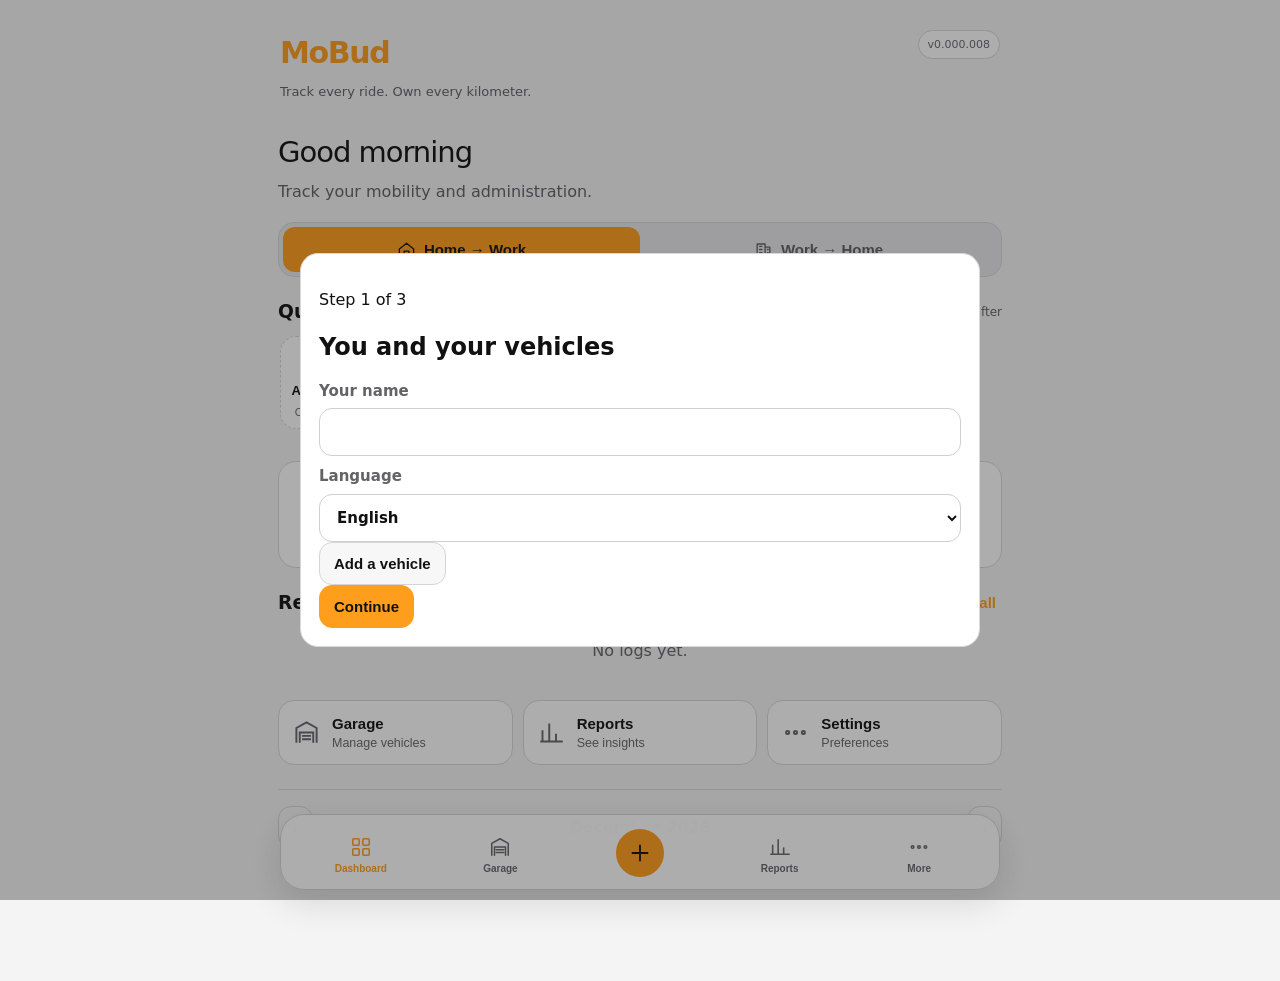
==== app/index.html @ 117ada06 "push to main update other locations" ====
<!doctype html>
<html lang="en">
<head>
<meta charset="utf-8"><meta name="viewport" content="width=device-width,initial-scale=1,viewport-fit=cover">
<meta name="theme-color" content="#111111"><script>(function(){try{var keys=['mobud-production-data-v0.000.008','mobud-production-data-v0.000.007','mobud-production-data-v0.000.006','mobud-production-data'];var pref='system';for(var i=0;i<keys.length;i++){var raw=localStorage.getItem(keys[i]);if(raw){var data=JSON.parse(raw);pref=(data&&data.settings&&data.settings.theme)||'system';break;}}var resolved=pref==='system'?(window.matchMedia&&matchMedia('(prefers-color-scheme: light)').matches?'light':'dark'):pref;document.documentElement.setAttribute('data-theme',resolved);document.documentElement.setAttribute('data-theme-preference',pref);document.documentElement.style.colorScheme=resolved;}catch(e){}})();</script><meta name="apple-mobile-web-app-capable" content="yes"><meta name="apple-mobile-web-app-status-bar-style" content="black-translucent">
<title>MoBud · v0.000.008</title><link rel="manifest" href="./manifest.json"><link rel="stylesheet" href="./styles.css?v=008-hf7"><style id="desktop-container-hotfix">
@media (min-width:621px){
  #app.app-shell{width:100%!important;max-width:760px!important;margin-left:auto!important;margin-right:auto!important;}
}
</style>
<script src="https://accounts.google.com/gsi/client" async defer></script>
</head>
<body>
<div id="installBanner" class="install-banner hidden" role="region" aria-label="Install MoBud">
  <div class="install-banner__text">Installeer eenvoudig als app</div>
  <div class="install-banner__actions">
    <button id="installLater" class="install-banner__later" type="button">Later</button>
    <button id="installNow" class="install-banner__install" type="button">Installeren</button>
  </div>
</div>
<svg class="svg-sprite" aria-hidden="true" focusable="false"><defs>
<symbol id="i-home" viewBox="0 0 24 24"><path d="M3 11.5 12 4l9 7.5v8a1.5 1.5 0 0 1-1.5 1.5h-15A1.5 1.5 0 0 1 3 19.5z"/><path d="M9 21v-7h6v7"/></symbol>
<symbol id="i-building" viewBox="0 0 24 24"><path d="M4 21V5h10v16M14 9h6v12M7 8h3M7 12h3M7 16h3M17 12h1M17 16h1M2 21h20"/></symbol>
<symbol id="i-bike" viewBox="0 0 24 24"><circle cx="5.5" cy="17.5" r="3.5"/><circle cx="18.5" cy="17.5" r="3.5"/><path d="m5.5 17.5 4-8h4l5 8M8 13h7M9.5 9.5 8 7h3M13.5 9.5l2-2"/></symbol>
<symbol id="i-ebike" viewBox="0 0 24 24"><circle cx="5.5" cy="17.5" r="3.5"/><circle cx="18.5" cy="17.5" r="3.5"/><path d="m5.5 17.5 4-8h4l5 8M8 13h7"/><path d="m13 3-3 5h3l-2 4 5-6h-3z"/></symbol>
<symbol id="i-car" viewBox="0 0 24 24"><path d="m4 16 1.5-6h13L20 16v4H4zM7 10l2-4h6l2 4M7 16h.01M17 16h.01"/><path d="M5 20v1M19 20v1"/></symbol>
<symbol id="i-motorcycle" viewBox="0 0 24 24"><circle cx="5" cy="17" r="3"/><circle cx="19" cy="17" r="3"/><path d="M8 17h4l3-6h3M10 17l-2-7h5l3 7M6 8h4"/></symbol>
<symbol id="i-train" viewBox="0 0 24 24"><rect x="5" y="3" width="14" height="15" rx="3"/><path d="M8 7h8M8 12h.01M16 12h.01M8 21l2-3M16 18l2 3M7 21h10"/></symbol>
<symbol id="i-walk" viewBox="0 0 24 24"><circle cx="13" cy="4" r="2"/><path d="m11 9 3 2 2 4M11 9l-2 5-3 3M14 11l-2 5-1 5M16 15l3 4"/></symbol>
<symbol id="i-grid" viewBox="0 0 24 24"><rect x="3" y="3" width="7" height="7" rx="1"/><rect x="14" y="3" width="7" height="7" rx="1"/><rect x="3" y="14" width="7" height="7" rx="1"/><rect x="14" y="14" width="7" height="7" rx="1"/></symbol>
<symbol id="i-garage" viewBox="0 0 24 24"><path d="M3 21V8l9-5 9 5v13M6 21v-9h12v9M8 15h8M8 18h8"/></symbol>
<symbol id="i-chart" viewBox="0 0 24 24"><path d="M4 20V10M10 20V4M16 20v-7M22 20H2"/></symbol>
<symbol id="i-more" viewBox="0 0 24 24"><circle cx="5" cy="12" r="1.4"/><circle cx="12" cy="12" r="1.4"/><circle cx="19" cy="12" r="1.4"/></symbol>
<symbol id="i-plus" viewBox="0 0 24 24"><path d="M12 5v14M5 12h14"/></symbol>
<symbol id="i-clock" viewBox="0 0 24 24"><circle cx="12" cy="12" r="9"/><path d="M12 7v5l3 2"/></symbol>
<symbol id="i-road" viewBox="0 0 24 24"><path d="M8 21 10 3M16 21 14 3M12 19v-3M12 12V9M12 5V3"/></symbol>
<symbol id="i-receipt" viewBox="0 0 24 24"><path d="M6 3h12v18l-3-2-3 2-3-2-3 2zM9 8h6M9 12h6M9 16h4"/></symbol>
<symbol id="i-plane" viewBox="0 0 24 24"><path d="M2 16l20-8-7 7v5l-3 1-2-5-4 2z"/></symbol><symbol id="i-helicopter" viewBox="0 0 24 24"><path d="M4 14h13l3-3M7 14l2-5h6l3 5M3 18h15M12 9V5M7 5h10"/></symbol></defs></svg>

<div id="updateBanner" class="update-banner hidden"><strong>New MoBud version available</strong><button id="applyUpdate" class="primary small">Update now</button></div>
<div id="app" class="app-shell">
<header class="topbar"><div><p class="brand">MoBud</p><p class="tagline">Track every ride. Own every kilometer.</p></div><div class="top-actions"><span class="version-pill">v0.000.008</span></div></header>
<main>
<section id="screen-dashboard" class="screen active">
<div class="dashboard-intro"><p id="greeting" class="dashboard-greeting">Good morning</p><p class="muted">Track your mobility and administration.</p></div>
<div class="commute-panel" data-tutorial="commute-panel"><div class="segmented commute-segment"><button id="dirHomeWork" class="active" data-tutorial="direction-toggle"><svg><use href="#i-home"/></svg><span>Home → Work</span></button><button id="dirWorkHome"><svg><use href="#i-building"/></svg><span>Work → Home</span></button></div></div>
<section class="dashboard-section"><div class="section-head"><h3>Quick commute</h3><span class="muted microcopy">Tap once, adjust after</span></div><div id="quickVehicles" class="quick-vehicle-row" data-tutorial="quick-log"></div></section>
<section class="stats-strip"><div class="stat"><svg><use href="#i-road"/></svg><strong id="statKm">0</strong><span>This month</span></div><div class="stat"><svg><use href="#i-clock"/></svg><strong id="statTrips">0</strong><span>Trips</span></div><div class="stat"><svg><use href="#i-receipt"/></svg><strong id="statCost">€0</strong><span>Costs</span></div><div class="stat"><svg><use href="#i-receipt"/></svg><strong id="statReceipts">0</strong><span>Receipts</span></div></section>
<section class="recent-section"><div class="section-head"><h3>Recent rides</h3><button id="viewAllLogs" class="text-link" data-tutorial="open-calendar">View all</button></div><div id="recentList" class="recent-list empty-state">No logs yet.</div></section>
<div class="dashboard-links"><button class="dashboard-link" data-jump="garage"><svg><use href="#i-garage"/></svg><span><strong>Garage</strong><small>Manage vehicles</small></span></button><button class="dashboard-link" data-jump="stats"><svg><use href="#i-chart"/></svg><span><strong>Reports</strong><small>See insights</small></span></button><button class="dashboard-link" data-jump="settings"><svg><use href="#i-more"/></svg><span><strong>Settings</strong><small>Preferences</small></span></button></div>
<div class="month-switch compact-month"><button id="prevMonth" class="ghost">‹</button><strong id="currentMonthLabel"></strong><button id="nextMonth" class="ghost">›</button></div>
</section>

<section id="screen-log" class="screen"><div class="tabs card slim"><button class="tab active" data-tab="trip">Trip</button><button class="tab" data-tab="expense">Cost / receipt</button></div>
<form id="tripForm" data-tutorial="trip-form" class="card form active-form"><h2 id="tripFormTitle">Log trip</h2><input type="hidden" id="tripEditId"><label>Date<input type="date" id="tripDate" required></label><label>Vehicle<select id="tripVehicle"></select></label><div class="swap-row"><label>From<select id="tripFrom"></select></label><button type="button" id="swapTrip" class="ghost swap">⇄</button><label>To<select id="tripTo"></select></label></div><label id="tripFromOtherWrap" class="hidden">Other origin<input id="tripFromOther" autocomplete="off" placeholder="Start typing and select an address"><div class="suggestions" id="tripFromOtherSuggestions"></div></label><label id="tripToOtherWrap" class="hidden">Other destination<input id="tripToOther" autocomplete="off" placeholder="Start typing and select an address"><div class="suggestions" id="tripToOtherSuggestions"></div></label><div class="two-col"><label>Distance<input type="number" min="0" step="0.1" id="tripKm" required></label><button type="button" id="calcRoute" class="secondary route-btn">Calculate route</button></div><label>Purpose<select id="tripPurpose"><option>Commute</option><option>Professional</option><option>Private</option><option>Recreational</option></select></label><label>Note<textarea id="tripNotes" rows="3"></textarea></label><div class="file-actions"><label class="secondary file-label">Choose file<input type="file" id="tripFile" accept="image/*,.pdf"></label><label class="secondary file-label">Take photo<input type="file" id="tripCamera" accept="image/*" capture="environment"></label></div><div id="tripAttachmentInfo" class="attachment-info hidden"></div><p class="legal-note">Keep the legally valid original ticket or invoice for the required retention period. A MoBud copy does not replace the original.</p><div class="hero-actions"><button class="primary" type="submit">Save trip</button><button id="cancelTripEdit" class="ghost hidden" type="button">Cancel</button></div></form>
<form id="expenseForm" data-tutorial="expense-form" class="card form"><h2 id="expenseFormTitle">Cost / receipt</h2><input type="hidden" id="expenseEditId"><label>Date<input type="date" id="expenseDate" required></label><label>Vehicle<select id="expenseVehicle"></select></label><label>Category<select id="expenseCategory"><option>Fuel / charging</option><option>Parking</option><option>Train</option><option>Bus / tram / metro</option><option>Maintenance</option><option>Repair</option><option>Fine</option><option>Insurance</option><option>Tax</option><option>Equipment / clothing</option><option>Purchase</option><option>Other</option></select></label><label>Amount<input type="number" min="0" step="0.01" id="expenseAmount" required></label><label>Supplier<input id="expenseSupplier"></label><label>Odometer / mileage<input type="number" min="0" step="0.1" id="expenseOdometer"></label><label>Note<textarea id="expenseNotes" rows="3"></textarea></label><div class="file-actions"><label class="secondary file-label">Choose file<input type="file" id="expenseFile" accept="image/*,.pdf"></label><label class="secondary file-label">Take photo<input type="file" id="expenseCamera" accept="image/*" capture="environment"></label></div><div id="expenseAttachmentInfo" class="attachment-info hidden"></div><p class="legal-note">Keep the legally valid original ticket or invoice for the required retention period. A MoBud copy does not replace the original.</p><div class="hero-actions"><button class="primary" type="submit">Save cost</button><button id="cancelExpenseEdit" class="ghost hidden" type="button">Cancel</button></div></form></section>

<section id="screen-calendar" class="screen"><div class="card"><div class="section-head"><button id="calPrev" class="ghost">‹</button><h2 id="calendarTitle"></h2><button id="calNext" class="ghost">›</button></div><div class="calendar-week"><span>Mo</span><span>Tu</span><span>We</span><span>Th</span><span>Fr</span><span>Sa</span><span>Su</span></div><div id="calendarGrid" class="calendar-grid"></div></div><div class="card"><h3 id="selectedDayTitle">Selected day</h3><div id="dayLogs" class="list"></div></div></section>

<section id="screen-garage" data-tutorial="garage-screen" class="screen"><div class="page-header"><div class="section-head"><div><h2>Garage</h2><p class="muted">Manage, filter and maintain your vehicles.</p></div><button id="addVehicleBtn" class="primary small">Add vehicle</button></div><div class="garage-filters"><select id="garageTypeFilter"><option value="all">All vehicle types</option><option value="bicycle">Bicycle</option><option value="ebike">Electric bicycle</option><option value="speed_pedelec">Speed pedelec</option><option value="car">Car</option><option value="van">Van</option><option value="motorcycle">Motorcycle</option><option value="scooter">Scooter / moped</option><option value="plane">Plane</option><option value="helicopter">Helicopter</option></select><select id="garagePowertrainFilter"><option value="all">All powertrains</option><option value="electric">Electric</option><option value="petrol">Petrol</option><option value="diesel">Diesel</option><option value="hybrid_petrol">Hybrid petrol</option><option value="hybrid_diesel">Hybrid diesel</option><option value="plug_in_hybrid">Plug-in hybrid</option><option value="lpg">LPG</option><option value="cng">CNG</option><option value="hydrogen">Hydrogen</option><option value="not_applicable">Not applicable</option></select></div></div><div id="garageList"></div></section>

<section id="screen-stats" data-tutorial="stats-screen" class="screen"><div class="page-header"><h2>Stats & reports</h2><p class="muted">Local overview. Your mobility data remains on this device or in your own Google Drive.</p></div><div id="statsContent"></div><div class="card"><h3>Export</h3><p class="legal-note">Keep original supporting documents. Reports and uploaded copies are administrative aids only and do not determine tax deductibility.</p><div class="hero-actions"><button id="printReport" class="primary">Print / PDF</button><button id="exportJson" data-tutorial="backup-export" class="secondary">Export backup</button><label class="secondary file-label">Import backup<input id="importJson" type="file" accept="application/json"></label></div></div></section>

<section id="screen-settings" data-tutorial="settings-screen" class="screen"><div class="page-header"><h2>Setup</h2><p class="muted">Preferences are saved automatically.</p><span id="autosaveStatus" class="autosave-status">Saved</span></div><div class="card"><label>Name<input id="settingName"></label><label>Language<select id="settingLanguage"><option value="en">English</option><option value="nl">Nederlands</option><option value="fr">Français</option><option value="de">Deutsch</option><option value="de-CH">Deutsch (Schweiz)</option><option value="it">Italiano</option><option value="es">Español</option><option value="pt">Português</option><option value="da">Dansk</option><option value="sv">Svenska</option><option value="no">Norsk</option><option value="pl">Polski</option></select></label><label>Country<select id="settingCountry"><option value="BE">Belgium</option><option value="NL">Netherlands</option><option value="FR">France</option><option value="DE">Germany</option><option value="CH">Switzerland</option><option value="IT">Italy</option><option value="ES">Spain</option><option value="PT">Portugal</option><option value="DK">Denmark</option><option value="SE">Sweden</option><option value="NO">Norway</option><option value="PL">Poland</option></select></label><label>Currency<select id="settingCurrency"><option value="€">Euro (€)</option><option value="£">Pound (£)</option><option value="kr">Krona (kr)</option></select></label><label>Distance unit<select id="settingUnit"><option value="km">Kilometres</option><option value="mi">Miles</option></select></label><label>Appearance<select id="settingTheme"><option value="system">Follow system</option><option value="dark">Always dark</option><option value="light">Always light</option></select></label></div>
<div class="card"><h3>Addresses</h3><div id="addressFields"></div></div>
<div class="card"><h3>Storage & Google Drive</h3><p id="storageStatus" class="muted"></p><p id="lastSyncStatus" class="sync-status hidden">Last sync: never</p><div class="hero-actions drive-actions"><button id="linkDrive" class="secondary">Link Google Drive</button><button id="syncDrive" class="secondary hidden">Synchronise now</button><button id="driveBackupCreate" class="secondary hidden">Backup maken</button><button id="driveBackupImport" class="secondary hidden">Backup importeren</button><button id="disconnectDrive" class="ghost hidden">Disconnect</button></div><p class="legal-note">Automatic sync runs when MoBud opens, after relevant changes and periodically while the app is active. Manual backups are separate recovery points.</p><p class="legal-note">Google Drive is optional. MoBud remains local-first. Your backup stays in your Google account. You manage storage accumulation and retention.</p></div>
<div class="card"><h3>Backup, reports & notifications</h3><label>Commute reminder<select id="commuteReminderMode"><option value="never">Never</option><option value="daily">Every day</option><option value="weekly">Once a week</option></select></label><div id="dailyReminderFields" class="two-col"><label>Daily time<input type="time" id="dailyReminderTime" value="19:00"></label><label>Weekly day<select id="weeklyReminderDay"><option value="0">Sunday</option><option value="1">Monday</option><option value="2">Tuesday</option><option value="3">Wednesday</option><option value="4">Thursday</option><option value="5">Friday</option><option value="6" selected>Saturday</option></select></label></div><label>Weekly time<input type="time" id="weeklyReminderTime" value="10:00"></label><p class="legal-note">Reminders are checked when MoBud is open. Reliable closed-app delivery will be added with push notifications.</p><label>Backup reminder<select id="backupFrequency"><option value="never">Never</option><option value="weekly">Weekly</option><option value="monthly">Monthly</option><option value="yearly">Yearly</option></select></label><label>Report reminder<select id="reportFrequency"><option value="never">Never</option><option value="monthly">Monthly</option><option value="yearly">Yearly</option></select></label><label class="check"><input type="checkbox" id="notifyUpdates"> MoBud updates and announcements</label><button id="checkUpdate" class="secondary">Check update</button></div>
<div class="card"><h3>Mobility providers</h3><p class="muted">Official national and regional operators for your selected country.</p><div id="mobilityProviderList" class="provider-list"></div></div><div class="card"><h3>Help & FAQ</h3><button id="replayTutorial" class="secondary">Replay tutorial</button><div id="faqList" class="faq-list"></div></div>
<div class="card"><h3>Feedback</h3><a class="secondary link-btn" href="mailto:studiosampersand@gmail.com?subject=MoBud%20idea">Send an idea</a><button id="requestBtn" class="secondary">Send request</button><button id="bugBtn" class="secondary">Report bug</button></div>
<div class="card support-card"><h3>A Studio Sampersand project</h3><p class="muted">No subscription, no adverts and no hidden revenue model — simply freeware to make your mobility administration easier. Want to support frequent updates? Buying me a coffee is entirely optional.</p><a class="secondary link-btn" href="https://buymeacoffee.com/studiosampersand" target="_blank" rel="noopener noreferrer">Buy me a coffee</a></div></section>
</main>
<nav class="bottom-nav"><button class="nav active" data-screen="dashboard"><svg><use href="#i-grid"/></svg><span>Dashboard</span></button><button class="nav" data-screen="garage" data-tutorial="nav-garage"><svg><use href="#i-garage"/></svg><span>Garage</span></button><button class="nav nav-add" data-screen="log" data-tutorial="nav-log"><svg><use href="#i-plus"/></svg><span>Log</span></button><button class="nav" data-screen="stats" data-tutorial="nav-stats"><svg><use href="#i-chart"/></svg><span>Reports</span></button><button class="nav" data-screen="settings" data-tutorial="nav-settings"><svg><use href="#i-more"/></svg><span>More</span></button></nav>
</div>
<div id="onboarding" class="modal hidden"><div class="modal-card"><div id="onboardingStep1" class="onboard-step"><p class="eyebrow">Step 1 of 3</p><h2>You and your vehicles</h2><label>Your name<input id="onboardName"></label><label>Language<select id="onboardLanguage"><option value="en">English</option><option value="nl">Nederlands</option><option value="fr">Français</option><option value="de">Deutsch</option><option value="de-CH">Deutsch (Schweiz)</option><option value="it">Italiano</option><option value="es">Español</option><option value="pt">Português</option><option value="da">Dansk</option><option value="sv">Svenska</option><option value="no">Norsk</option><option value="pl">Polski</option></select></label><div id="onboardVehicles"></div><button id="onboardAddVehicle" class="secondary">Add a vehicle</button><div class="modal-actions"><button id="onboardNext1" class="primary">Continue</button></div></div><div id="onboardingStep2" class="onboard-step hidden"><p class="eyebrow">Step 2 of 3</p><h2>Choose where your data lives</h2><p>MoBud is free, ad-free and does not store your trips, costs, addresses or files on MoBud servers.</p><label class="choice"><input type="radio" name="storageChoice" value="local" checked><strong>Keep everything local</strong><span>Only this device. Losing it or clearing browser data can erase your records.</span></label><label class="choice"><input type="radio" name="storageChoice" value="drive"><strong>Use Google Drive</strong><span>Back up to your own Drive and access the same backup on other devices. You manage Drive storage accumulation.</span></label><div class="modal-actions"><button id="onboardBack2" class="ghost">Back</button><button id="onboardNext2" class="primary">Continue</button></div></div><div id="onboardingStep3" class="onboard-step hidden"><p class="eyebrow">Step 3 of 3</p><h2>Reminders</h2><label>Commute reminder<select id="onboardCommuteReminder"><option value="never">No commute reminder</option><option value="daily">Every day at 19:00</option><option value="weekly">Saturday at 10:00</option></select></label><label>Backup reminder<select id="onboardBackup"><option value="never">No reminders</option><option value="weekly">Weekly</option><option value="monthly">Monthly</option><option value="yearly">Yearly</option></select></label><label>Report reminder<select id="onboardReport"><option value="never">No reminders</option><option value="monthly">Monthly</option><option value="yearly">Yearly</option></select></label><label class="check"><input type="checkbox" id="onboardNotify"> MoBud updates and announcements</label><div class="modal-actions"><button id="onboardBack3" class="ghost">Back</button><button id="finishOnboarding" class="primary">Enter MoBud</button></div></div></div></div>
<div id="vehicleModal" class="modal hidden"><form id="vehicleForm" class="modal-card"><h2 id="vehicleFormTitle">Add vehicle</h2><input type="hidden" id="vehicleId"><div class="two-col"><label>Type<select id="vehicleType"><option value="bicycle">Bicycle</option><option value="ebike">Electric bicycle</option><option value="speed_pedelec">Speed pedelec</option><option value="car">Car</option><option value="van">Van</option><option value="motorcycle">Motorcycle</option><option value="scooter">Scooter / moped</option><option value="plane">Plane</option><option value="helicopter">Helicopter</option><option value="other">Other vehicle</option></select></label><label>Powertrain / fuel<select id="vehiclePowertrain"><option value="not_applicable">Not applicable</option><option value="electric">Electric</option><option value="petrol">Petrol</option><option value="diesel">Diesel</option><option value="hybrid_petrol">Hybrid petrol</option><option value="hybrid_diesel">Hybrid diesel</option><option value="plug_in_hybrid">Plug-in hybrid</option><option value="lpg">LPG</option><option value="cng">CNG</option><option value="hydrogen">Hydrogen</option><option value="other">Other</option></select></label></div><label>Display name<input id="vehicleName" required placeholder="Lease bicycle work"></label><div class="two-col"><label>Brand<input id="vehicleBrand"></label><label>Model<input id="vehicleModel"></label></div><label class="check"><input type="checkbox" id="vehicleDefault"> Default vehicle of this type</label><details><summary>Optional details</summary><label>Bought from<input id="vehicleBoughtFrom"></label><label>Seller website<input type="url" id="vehicleSellerUrl"></label><button type="button" class="ghost small metadata-button" data-fetch-partner="seller" data-url-input="vehicleSellerUrl">Retrieve public contact details</button><label>Seller phone<input id="vehicleSellerPhone"></label><label>Seller address<input id="vehicleSellerAddress"></label><label>Lease partner<input id="vehicleLeasePartner"></label><label>Lease partner website<input type="url" id="vehicleLeaseUrl"></label><button type="button" class="ghost small metadata-button" data-fetch-partner="lease" data-url-input="vehicleLeaseUrl">Retrieve public contact details</button><label>Lease phone<input id="vehicleLeasePhone"></label><label>Lease address<input id="vehicleLeaseAddress"></label><div class="two-col"><label>Lease start<input type="date" id="vehicleLeaseStart"></label><label>Lease end<input type="date" id="vehicleLeaseEnd"></label></div><label>Maintenance provider<input id="vehicleMaintenanceProvider"></label><label>Maintenance website<input type="url" id="vehicleMaintenanceUrl"></label><button type="button" class="ghost small metadata-button" data-fetch-partner="maintenance" data-url-input="vehicleMaintenanceUrl">Retrieve public contact details</button><label>Maintenance contact<input id="vehicleMaintenanceContact"></label><label>Maintenance address<input id="vehicleMaintenanceAddress"></label><label>Insurance provider<input id="vehicleInsurance"></label><label>Insurance website<input type="url" id="vehicleInsuranceUrl"></label><button type="button" class="ghost small metadata-button" data-fetch-partner="insurance" data-url-input="vehicleInsuranceUrl">Retrieve public contact details</button><label>Insurance phone<input id="vehicleInsurancePhone"></label><label>Insurance address<input id="vehicleInsuranceAddress"></label><div class="two-col"><label>Maintenance every months<input type="number" min="0" id="vehicleMaintenanceMonths"></label><label>Maintenance every km<input type="number" min="0" id="vehicleMaintenanceKm"></label></div></details><div class="modal-actions"><button id="cancelVehicle" type="button" class="ghost">Cancel</button><button class="primary" type="submit">Save vehicle</button></div></form></div>
<div id="tutorial" class="tutorial hidden"><div id="tutorialSpot" class="tutorial-spot"></div><div class="tutorial-card"><p id="tutorialCount" class="eyebrow"></p><h3 id="tutorialTitle"></h3><p id="tutorialText"></p><div class="modal-actions"><button id="tutorialSkip" class="ghost">Skip</button><button id="tutorialNext" class="primary">Next</button></div></div></div>
<div id="otherDeviceModal" class="modal hidden"><div class="modal-card warning-modal"><h2>MoBud staat ook open op een ander apparaat</h2><p id="otherDeviceText">Je info staat nog open op een ander apparaat. Sluit deze eerst af voor je hier verdergaat om dataconflicten te vermijden.</p><div class="modal-actions"><button id="otherDeviceRecheck" class="secondary" type="button">Ander apparaat sluiten en opnieuw controleren</button><button id="otherDeviceContinue" class="ghost" type="button">Toch doorgaan</button></div></div></div>
<div id="feedbackModal" class="modal hidden"><form id="feedbackForm" class="modal-card"><h2 id="feedbackTitle">Report</h2><input type="hidden" id="feedbackType"><label>Title<input id="feedbackSubject" required></label><label>Description<textarea id="feedbackDescription" rows="5" required></textarea></label><label>Severity<select id="feedbackSeverity"><option>Cosmetic</option><option>Annoying</option><option>Feature unusable</option><option>Data-loss risk</option><option>App unusable</option></select></label><label>Email (optional)<input type="email" id="feedbackEmail"></label><label class="check"><input type="checkbox" id="feedbackContact"> You may contact me</label><p class="legal-note">Do not include addresses, receipts, vehicle identifiers or other private data.</p><div class="modal-actions"><button type="button" id="cancelFeedback" class="ghost">Cancel</button><button class="primary" type="submit">Send</button></div></form></div>
<div id="toast" class="toast hidden"></div><script src="config.js?v=008-hf7"></script><script src="i18n.js?v=008-hf7"></script><script src="app.js?v=008-hf7"></script>
</body></html>
---- app/styles.css ----
:root{--bg:#0f0f10;--surface:#171718;--surface-2:#1e1e20;--surface-3:#272729;--text:#f4f4f4;--muted:#9b9b9f;--line:#343437;--accent:#ff9d1c;--accent-strong:#ff8500;--accent-soft:rgba(255,157,28,.13);--good:#48c78e;--bad:#ff616a;--radius:18px;--shadow:0 18px 50px rgba(0,0,0,.28);font-family:Inter,ui-sans-serif,system-ui,-apple-system,BlinkMacSystemFont,"Segoe UI",sans-serif}*{box-sizing:border-box}html{background:var(--bg);color-scheme:dark}body{margin:0;background:var(--bg);color:var(--text);min-height:100vh}.svg-sprite{position:absolute;width:0;height:0;overflow:hidden}.app-shell{max-width:760px;margin:0 auto;padding:22px 18px 116px}.topbar{display:flex;align-items:flex-start;justify-content:space-between;gap:16px;padding:8px 2px 28px}.brand{margin:0;color:var(--accent);font-weight:900;font-size:30px;letter-spacing:-.045em}.tagline{margin:5px 0 0;color:var(--muted);font-size:13px}.top-actions{display:flex;align-items:center;gap:8px}.version-pill{color:var(--muted);font-size:11px;border:1px solid var(--line);padding:7px 9px;border-radius:999px}.icon-button{width:40px;height:40px;border:1px solid var(--line);border-radius:50%;background:var(--surface);color:var(--text)}.screen{display:none}.screen.active{display:block}.dashboard-intro{margin-bottom:18px}.dashboard-greeting{margin:0;font-size:29px;font-weight:520;letter-spacing:-.035em}.dashboard-intro .muted{margin:5px 0 0}.commute-panel{margin-bottom:24px}.segmented{display:grid;grid-template-columns:1fr 1fr;background:#121213;border:1px solid var(--line);padding:4px;border-radius:16px}.segmented button{display:flex;align-items:center;justify-content:center;gap:8px;border:0;background:transparent;color:var(--muted);padding:13px 12px;border-radius:12px;font-weight:800}.segmented button svg{width:19px;height:19px;fill:none;stroke:currentColor;stroke-width:1.7;stroke-linecap:round;stroke-linejoin:round}.segmented button.active{background:var(--accent);color:#141414}.dashboard-section,.recent-section{margin:0 0 24px}.section-head{display:flex;align-items:center;justify-content:space-between;gap:14px;margin-bottom:12px}.section-head h2,.section-head h3{margin:0}.microcopy{font-size:12px}.quick-vehicle-row{display:grid;grid-template-columns:repeat(6,minmax(72px,1fr));gap:10px;overflow-x:auto;padding-bottom:4px}.quick-tile{min-width:72px;min-height:84px;border:1px solid var(--line);border-radius:16px;background:var(--surface);color:var(--text);display:flex;flex-direction:column;align-items:center;justify-content:center;gap:8px;padding:10px}.quick-tile svg{width:28px;height:28px;fill:none;stroke:currentColor;stroke-width:1.6;stroke-linecap:round;stroke-linejoin:round}.quick-tile span{font-size:12px;font-weight:750}.quick-tile small{display:none}.quick-tile:first-child,.quick-tile:hover{border-color:var(--accent);color:var(--accent)}.stats-strip{display:grid;grid-template-columns:repeat(4,1fr);border:1px solid var(--line);background:var(--surface);border-radius:var(--radius);margin-bottom:24px;overflow:hidden}.stats-strip .stat{padding:17px 10px;text-align:center;border-right:1px solid var(--line)}.stats-strip .stat:last-child{border-right:0}.stats-strip svg{width:23px;height:23px;fill:none;stroke:var(--accent);stroke-width:1.7;margin-bottom:5px}.stats-strip strong{display:block;font-size:20px}.stats-strip span{display:block;color:var(--muted);font-size:10px;margin-top:4px}.text-link{border:0;background:none;color:var(--accent);font-weight:800}.recent-list{border:1px solid var(--line);border-radius:var(--radius);overflow:hidden;background:var(--surface)}.recent-list.list{display:block}.log-row{display:grid;grid-template-columns:auto 1fr auto;align-items:center;gap:12px;padding:13px 14px;border-bottom:1px solid var(--line);background:transparent}.log-row:last-child{border-bottom:0}.log-icon{width:42px;height:42px;border-radius:50%;display:grid;place-items:center;background:var(--surface-3);color:var(--text)}.log-row:first-child .log-icon{background:var(--accent);color:#111}.log-icon svg{width:23px;height:23px;fill:none;stroke:currentColor;stroke-width:1.7;stroke-linecap:round;stroke-linejoin:round}.log-main strong{font-size:14px;font-weight:760}.log-main small{display:block;color:var(--muted);font-size:12px;margin-top:4px}.log-side{text-align:right}.log-side strong{display:block;font-size:13px}.log-actions{display:flex;gap:5px;margin-top:6px;justify-content:flex-end}.log-actions button{font-size:10px;padding:4px 7px}.dashboard-links{display:grid;grid-template-columns:repeat(3,1fr);gap:10px;margin:24px 0}.dashboard-link{display:flex;align-items:center;gap:12px;text-align:left;border:1px solid var(--line);background:var(--surface);color:var(--text);border-radius:16px;padding:14px}.dashboard-link svg{width:27px;height:27px;fill:none;stroke:var(--muted);stroke-width:1.7}.dashboard-link span{display:grid}.dashboard-link small{color:var(--muted);margin-top:4px}.compact-month{display:flex;align-items:center;justify-content:space-between;border-top:1px solid var(--line);padding-top:16px;color:var(--muted)}.card,.modal-card{background:var(--surface);border:1px solid var(--line);border-radius:var(--radius);padding:18px;margin:14px 0;box-shadow:none}.modal-card{width:min(680px,calc(100vw - 24px));max-height:90vh;overflow:auto}.primary,.secondary,.ghost,.danger,.file-label,.link-btn{border-radius:13px;padding:12px 14px;color:var(--text);font-weight:800;cursor:pointer;font-size:14px;text-decoration:none;display:inline-flex;align-items:center;justify-content:center}.primary{background:var(--accent);border:1px solid var(--accent);color:#111}.secondary,.file-label,.link-btn{background:var(--surface-2);border:1px solid var(--line)}.ghost{background:transparent;border:1px solid var(--line)}.danger{background:rgba(255,97,106,.1);color:#ffb2b7;border:1px solid rgba(255,97,106,.28)}.small{padding:8px 10px;font-size:12px}.hidden{display:none!important}.muted,.legal-note{color:var(--muted);line-height:1.55}.legal-note{font-size:12px}.grid{display:grid;gap:10px}.hero-actions,.modal-actions{display:flex;align-items:center;justify-content:space-between;gap:10px;flex-wrap:wrap}.tabs{display:flex;gap:8px}.tab{flex:1;border:0;border-radius:12px;background:transparent;color:var(--muted);padding:12px;font-weight:800}.tab.active{background:var(--accent);color:#111}.form{display:none}.active-form{display:grid;gap:12px}.form h2{margin:0 0 6px}label{display:grid;gap:7px;color:var(--muted);font-size:13px;font-weight:750}input,select,textarea{width:100%;border:1px solid var(--line);border-radius:13px;background:#121213;color:var(--text);padding:13px;font:inherit;outline:none}.two-col,.swap-row{display:grid;grid-template-columns:1fr 1fr;gap:10px}.swap-row{grid-template-columns:1fr auto 1fr;align-items:end}.file-actions{display:flex;gap:10px;flex-wrap:wrap}.file-label input{display:none}.attachment-info{padding:10px;border-radius:12px;background:rgba(72,199,142,.08);border:1px solid rgba(72,199,142,.25);font-size:13px}.bottom-nav{position:fixed;left:50%;bottom:12px;transform:translateX(-50%);width:min(720px,calc(100% - 24px));display:grid;grid-template-columns:repeat(5,1fr);align-items:end;background:#101011;border:1px solid var(--line);border-radius:24px;padding:8px 10px 7px;z-index:50;box-shadow:var(--shadow)}.nav{border:0;background:transparent;color:var(--muted);border-radius:14px;padding:8px 4px;font-weight:800}.nav svg{display:block;margin:0 auto 5px;width:22px;height:22px;fill:none;stroke:currentColor;stroke-width:1.7;stroke-linecap:round;stroke-linejoin:round}.nav span{display:block;font-size:10px}.nav.active{color:var(--accent)}.nav-add{width:58px;height:58px;border-radius:50%;background:var(--accent);color:#111!important;justify-self:center;margin-top:-25px;border:5px solid #101011}.nav-add svg{width:26px;height:26px;margin:0 auto}.nav-add span{display:none}.calendar-week,.calendar-grid{display:grid;grid-template-columns:repeat(7,1fr);gap:7px}.calendar-week span{text-align:center;color:var(--muted);font-size:11px;padding:6px}.cal-day{aspect-ratio:1;border:1px solid var(--line);border-radius:13px;background:#141415;color:#67676b;display:flex;flex-direction:column;align-items:center;justify-content:center;font-weight:800}.cal-day.filled{background:var(--accent);color:#111}.cal-day.selected{outline:2px solid var(--text)}.cal-day.today{box-shadow:inset 0 0 0 1px var(--accent)}.garage-card{position:relative}.vehicle-title{display:flex;align-items:center;gap:12px}.vehicle-icon{width:46px;height:46px;border-radius:50%;display:grid;place-items:center;background:var(--surface-3);color:var(--accent)}.vehicle-icon svg{width:25px;height:25px;fill:none;stroke:currentColor;stroke-width:1.7}.vehicle-meta{display:grid;grid-template-columns:repeat(2,1fr);gap:8px;margin:12px 0}.vehicle-meta div{background:#141415;padding:10px;border-radius:12px}.vehicle-meta small{display:block;color:var(--muted)}.default-badge{display:inline-block;padding:5px 8px;border-radius:999px;border:1px solid var(--accent);color:var(--accent);font-size:10px;font-weight:800}.faq-item{border-bottom:1px solid var(--line);padding:12px 0}.faq-item button{width:100%;text-align:left;background:none;border:0;color:var(--text);font-weight:800;padding:0}.faq-answer{color:var(--muted);padding-top:8px;line-height:1.5}.modal{position:fixed;inset:0;background:rgba(0,0,0,.74);display:flex;align-items:center;justify-content:center;padding:12px;z-index:100}.tutorial{position:fixed;inset:0;background:rgba(0,0,0,.2);z-index:120}.tutorial-card{position:fixed;left:12px;right:12px;bottom:20px;max-width:520px;margin:auto;background:var(--surface);border:1px solid var(--line);border-radius:18px;padding:18px}.tutorial-spot{position:fixed;border:2px solid var(--accent);border-radius:16px;box-shadow:0 0 0 9999px rgba(0,0,0,.62);pointer-events:none;transition:.2s}.update-banner{position:sticky;top:0;z-index:90;background:var(--accent);color:#111;padding:10px 14px;display:flex;justify-content:center;align-items:center;gap:12px}.toast{position:fixed;left:50%;bottom:100px;transform:translateX(-50%);background:var(--text);color:#111;padding:11px 15px;border-radius:999px;font-weight:900;z-index:150}.empty-state{color:var(--muted);text-align:center;padding:16px}.maintenance-timeline{position:relative;height:82px;margin:22px 10px 8px}.timeline-track{position:absolute;left:0;right:0;top:34px;height:4px;border-radius:999px;background:#343437}.timeline-point{position:absolute;top:17px;transform:translateX(-50%);text-align:center;white-space:nowrap;font-size:10px;color:var(--muted)}.timeline-point b{display:block;transform:translateY(-15px)}.timeline-point i{display:block;font-style:normal;font-size:17px;color:var(--accent)}.timeline-point.start{transform:none}.timeline-point.maintenance i{color:var(--accent)}.timeline-point.current i{color:var(--text)}.timeline-point.due{opacity:.42}.topbar small{display:block;margin-top:3px}@media(max-width:620px){.app-shell{padding:18px 12px 112px}.quick-vehicle-row{grid-template-columns:repeat(6,78px)}.dashboard-links{grid-template-columns:1fr 1fr 1fr}.dashboard-link{padding:12px 9px;display:grid;gap:8px}.stats-strip .stat{padding:14px 5px}.stats-strip strong{font-size:17px}.two-col{grid-template-columns:1fr}.vehicle-meta{grid-template-columns:1fr}.swap-row{grid-template-columns:1fr auto 1fr}}@media(max-width:420px){.dashboard-links{grid-template-columns:1fr}.dashboard-greeting{font-size:25px}.tagline{max-width:230px}}@media print{body{background:#fff;color:#111}.topbar,.bottom-nav,.update-banner,#screen-dashboard,#screen-log,#screen-calendar,#screen-garage,#screen-settings,.hero-actions{display:none!important}.app-shell{max-width:none;padding:0}.screen{display:none!important}#screen-stats{display:block!important}.card{background:#fff;color:#111;border:0}.muted,.legal-note{color:#444!important}}
.garage-filters{display:grid;grid-template-columns:1fr 1fr;gap:10px;margin-top:14px}
@media(max-width:520px){.garage-filters{grid-template-columns:1fr}}


/* v0.000.005 beta hotfix 1 */
:root{font-size:16px}
body{font-size:16px}
p{font-size:1rem;line-height:1.55}
label{font-size:.875rem}
button,.primary,.secondary,.ghost,.danger,.file-label,.link-btn{font-size:.9375rem}
.muted{color:#a9a9ad}
.quick-vehicle-row{display:flex;gap:12px;overflow-x:auto;overflow-y:hidden;scroll-snap-type:x proximity;scrollbar-width:thin;padding:2px 2px 10px;-webkit-overflow-scrolling:touch}
.quick-tile{flex:0 0 96px;min-width:96px;max-width:96px;scroll-snap-align:start}
.quick-tile span{display:block;width:100%;overflow:hidden;text-overflow:ellipsis;white-space:nowrap;font-size:.875rem}
.quick-tile small{display:block;width:100%;overflow:hidden;text-overflow:ellipsis;white-space:nowrap;color:var(--muted);font-size:.6875rem;text-transform:capitalize}
.add-garage-tile{border-style:dashed}
.tutorial-card p{font-size:1rem}
html[data-theme="light"]{--bg:#f4f4f4;--surface:#ffffff;--surface-2:#f7f7f7;--surface-3:#e9e9e9;--text:#171717;--muted:#626267;--line:#dedede;--shadow:0 18px 50px rgba(20,20,20,.12)}
html[data-theme="light"] body{background:var(--bg);color:var(--text)}
html[data-theme="light"] input,html[data-theme="light"] select,html[data-theme="light"] textarea{background:#fff;color:#171717}
html[data-theme="light"] .bottom-nav{background:#fff}
html[data-theme="light"] .nav-add{border-color:#fff}
html[data-theme="light"] .cal-day{background:#fafafa;color:#76767b}
html[data-theme="light"] .vehicle-meta div{background:#f7f7f7}
@media(max-width:620px){.quick-vehicle-row{display:flex;grid-template-columns:none}.quick-tile{flex-basis:94px;min-width:94px;max-width:94px}}


/* v0.000.005 beta hotfix 2: full-width installation banner */
.install-banner{position:sticky;top:0;z-index:10000;width:100%;box-sizing:border-box;display:flex;align-items:center;justify-content:space-between;gap:12px;padding:12px max(16px,env(safe-area-inset-right)) 12px max(16px,env(safe-area-inset-left));background:linear-gradient(90deg,#ff9f1a 0%,#f7b32b 100%);color:#111;border:0;border-bottom:1px solid rgba(0,0,0,.18);box-shadow:0 8px 24px rgba(0,0,0,.22)}
.install-banner.hidden{display:none!important}.install-banner__text{font-size:16px;font-weight:800;line-height:1.2;letter-spacing:-.01em}.install-banner__actions{display:flex;align-items:center;gap:8px;flex:0 0 auto}.install-banner__later,.install-banner__install{min-height:40px;border-radius:12px;padding:9px 13px;font:inherit;font-size:14px;font-weight:800;cursor:pointer}.install-banner__later{border:1px solid rgba(17,17,17,.22);background:transparent;color:#111}.install-banner__install{border:1px solid #111;background:#111;color:#f4f4f4}@media(max-width:420px){.install-banner{padding-top:10px;padding-bottom:10px}.install-banner__text{font-size:15px}.install-banner__later,.install-banner__install{padding:8px 10px}}

/* v0.000.005 beta hotfix 3: reports layout and mobility mix */
.stats-kpi-grid{display:grid;grid-template-columns:repeat(2,minmax(0,1fr));gap:12px}
.stat-summary-row{display:flex;align-items:center;justify-content:space-between;gap:18px;min-height:82px;margin:0}
.stat-summary-row span{font-size:1rem;color:var(--text)}
.stat-summary-row strong{font-size:1.12rem;text-align:right;white-space:nowrap}
.usage-mix-card .section-head{margin-bottom:18px}.usage-mix-card h3,.impact-card h3{margin:0}.usage-mix-card .muted{margin:5px 0 0}
.usage-mix-layout{display:grid;grid-template-columns:170px minmax(0,1fr);align-items:center;gap:22px}
.usage-donut{width:160px;aspect-ratio:1;border-radius:50%;display:grid;place-items:center;background:var(--usage-gradient,conic-gradient(var(--line) 0 100%));position:relative}
.usage-donut:after{content:"";position:absolute;inset:28px;border-radius:50%;background:var(--surface);border:1px solid var(--line)}
.usage-donut>div{position:relative;z-index:1;display:grid;text-align:center}.usage-donut strong{font-size:1.55rem}.usage-donut span{font-size:.75rem;color:var(--muted)}
.usage-legend{display:grid;gap:10px}.usage-legend-row{display:grid;grid-template-columns:12px minmax(0,1fr) auto;align-items:center;gap:10px}.usage-dot{width:10px;height:10px;border-radius:50%}.usage-name{overflow:hidden;text-overflow:ellipsis;white-space:nowrap;color:var(--text)}.usage-legend-row strong{white-space:nowrap}
.vehicle-distance-list{display:grid;gap:2px;margin-top:12px}.vehicle-distance-row{display:grid;grid-template-columns:38px minmax(0,1fr) auto;align-items:center;gap:12px;padding:12px 0;border-bottom:1px solid var(--line)}.vehicle-distance-row:last-child{border-bottom:0}.vehicle-distance-icon{width:38px;height:38px;border-radius:12px;background:var(--surface-3);color:var(--accent);display:grid;place-items:center}.vehicle-distance-icon svg{width:23px;height:23px;fill:none;stroke:currentColor;stroke-width:1.7;stroke-linecap:round;stroke-linejoin:round}.vehicle-distance-name{overflow:hidden;text-overflow:ellipsis;white-space:nowrap}.vehicle-distance-row strong{text-align:right;white-space:nowrap}
.impact-row{display:flex;align-items:center;justify-content:space-between;gap:16px;padding:12px 0;border-bottom:1px solid var(--line)}.impact-row strong{white-space:nowrap;text-align:right}.impact-card .muted{margin-bottom:0}
@media(max-width:560px){.stats-kpi-grid{grid-template-columns:1fr}.usage-mix-layout{grid-template-columns:1fr}.usage-donut{width:150px;margin:0 auto}.stat-summary-row{min-height:72px}}

/* v0.000.006: complete light mode and localisation polish */
html[data-theme="light"]{color-scheme:light;--bg:#f4f4f4;--surface:#ffffff;--surface-2:#f8f8f8;--surface-3:#ececec;--text:#171717;--muted:#66666b;--line:#d8d8dc;--accent:#ff9d1c;--accent-strong:#f18700;--accent-soft:rgba(255,157,28,.14);--good:#198754;--bad:#c9343f;--shadow:0 14px 38px rgba(25,25,25,.10)}
html[data-theme="light"],html[data-theme="light"] body{background:var(--bg);color:var(--text)}
html[data-theme="light"] .topbar,html[data-theme="light"] .screen,html[data-theme="light"] main{color:var(--text)}
html[data-theme="light"] .card,html[data-theme="light"] .modal-card,html[data-theme="light"] .recent-list,html[data-theme="light"] .quick-tile,html[data-theme="light"] .dashboard-link,html[data-theme="light"] .stats-strip,html[data-theme="light"] .tutorial-card{background:var(--surface);border-color:var(--line);color:var(--text)}
html[data-theme="light"] .segmented{background:#ebebed;border-color:var(--line)}
html[data-theme="light"] input,html[data-theme="light"] select,html[data-theme="light"] textarea{background:#fff;color:var(--text);border-color:var(--line)}
html[data-theme="light"] .secondary,html[data-theme="light"] .file-label,html[data-theme="light"] .link-btn{background:var(--surface-2);border-color:var(--line);color:var(--text)}
html[data-theme="light"] .ghost{color:var(--text);border-color:var(--line)}
html[data-theme="light"] .bottom-nav{background:rgba(255,255,255,.96);border-color:var(--line);box-shadow:0 16px 45px rgba(35,35,35,.14)}
html[data-theme="light"] .nav-add{border-color:#fff}
html[data-theme="light"] .log-row,html[data-theme="light"] .faq-item,html[data-theme="light"] .vehicle-distance-row,html[data-theme="light"] .impact-row{border-color:var(--line)}
html[data-theme="light"] .log-icon,html[data-theme="light"] .vehicle-icon,html[data-theme="light"] .vehicle-distance-icon{background:var(--surface-3)}
html[data-theme="light"] .cal-day{background:#fff;color:#77777c;border-color:var(--line)}
html[data-theme="light"] .vehicle-meta div{background:var(--surface-2)}
html[data-theme="light"] .timeline-track{background:#d7d7da}
html[data-theme="light"] .usage-donut:after{background:var(--surface)}
html[data-theme="light"] .modal{background:rgba(18,18,20,.42)}
html[data-theme="light"] .tutorial-spot{box-shadow:0 0 0 9999px rgba(20,20,22,.46)}
html[data-theme="light"] .toast{background:#171717;color:#fff}
html[data-theme="light"] .version-pill{background:#fff}
html[data-theme="light"] .compact-month{border-color:var(--line)}
html[data-theme="light"] .install-banner{color:#111}
#settingLanguage,#onboardLanguage{min-height:48px}

/* v0.000.006 beta 2 — explicit full light theme */
html[data-theme="light"] body,
html[data-theme="light"] #app,
html[data-theme="light"] .app-shell,
html[data-theme="light"] main,
html[data-theme="light"] .screen{background:#f4f4f4!important;color:#171717!important}
html[data-theme="light"] .topbar{background:#f4f4f4!important;color:#171717!important}
html[data-theme="light"] .card,
html[data-theme="light"] .modal-card,
html[data-theme="light"] .recent-list,
html[data-theme="light"] .quick-tile,
html[data-theme="light"] .dashboard-link,
html[data-theme="light"] .stats-strip,
html[data-theme="light"] .tutorial-card,
html[data-theme="light"] .garage-card{background:#fff!important;color:#171717!important;border-color:#d8d8dc!important}
html[data-theme="light"] .segmented{background:#e9e9eb!important;border-color:#d8d8dc!important}
html[data-theme="light"] .segmented button:not(.active){color:#5f6065!important}
html[data-theme="light"] .recent-list,
html[data-theme="light"] .log-row,
html[data-theme="light"] .faq-item,
html[data-theme="light"] .vehicle-distance-row,
html[data-theme="light"] .impact-row,
html[data-theme="light"] .stats-strip .stat,
html[data-theme="light"] .compact-month{border-color:#d8d8dc!important}
html[data-theme="light"] .log-icon,
html[data-theme="light"] .vehicle-icon,
html[data-theme="light"] .vehicle-distance-icon,
html[data-theme="light"] .vehicle-meta div{background:#eeeeef!important}
html[data-theme="light"] input,
html[data-theme="light"] select,
html[data-theme="light"] textarea{background:#fff!important;color:#171717!important;border-color:#cfcfd3!important}
html[data-theme="light"] .secondary,
html[data-theme="light"] .file-label,
html[data-theme="light"] .link-btn,
html[data-theme="light"] .ghost{background:#f7f7f8!important;color:#171717!important;border-color:#d5d5d8!important}
html[data-theme="light"] .bottom-nav{background:rgba(255,255,255,.98)!important;border-color:#d4d4d8!important;box-shadow:0 12px 35px rgba(20,20,20,.13)!important}
html[data-theme="light"] .nav-add{border-color:#fff!important}
html[data-theme="light"] .version-pill{background:#fff!important;color:#68686d!important;border-color:#d8d8dc!important}
html[data-theme="light"] .muted,
html[data-theme="light"] .legal-note,
html[data-theme="light"] label,
html[data-theme="light"] .tagline{color:#66666b!important}
html[data-theme="light"] .cal-day{background:#fff!important;color:#65656a!important;border-color:#d8d8dc!important}
html[data-theme="light"] .cal-day.filled{background:var(--accent)!important;color:#111!important}
html[data-theme="light"] .usage-donut:after{background:#fff!important}
html[data-theme="light"] .timeline-track{background:#d5d5d8!important}
html[data-theme="light"] .modal{background:rgba(20,20,22,.35)!important}
html[data-theme="light"] .tutorial-spot{box-shadow:0 0 0 9999px rgba(20,20,22,.42)!important}
html[data-theme="light"] .toast{background:#171717!important;color:#fff!important}

/* v0.000.007 layout, forms and accessibility */
.page-header{margin:8px 0 18px;padding:0 2px}.page-header h2{font-size:clamp(26px,4vw,34px);margin:0 0 7px}.page-header .section-head{align-items:flex-end}.autosave-status{display:inline-block;margin-top:8px;color:var(--accent);font-weight:800;opacity:0;transition:.2s}.autosave-status.visible{opacity:1}
label{display:block;font-size:15px;font-weight:700;line-height:1.35}.form label+label,.modal-card label+label,.card label+label{margin-top:10px}label>input,label>select,label>textarea{margin-top:7px}input[type="checkbox"],input[type="radio"]{width:auto!important;min-width:20px;height:20px;padding:0!important;margin:1px 0 0!important;accent-color:var(--accent);flex:0 0 auto}label.check,label.choice{display:flex!important;align-items:flex-start!important;gap:12px!important;margin-top:14px!important}.check+details,.choice+details,label+details{margin-top:16px}details{border-top:1px solid var(--line);padding-top:14px}details summary{cursor:pointer;font-weight:800;padding:8px 0 14px}
select{padding-right:48px!important;background-position:right 16px center!important}.address-record{border:1px solid var(--line);border-radius:16px;padding:14px;margin:12px 0}.address-record label:first-child{margin-bottom:10px}.address-add-actions,.provider-list{display:flex;gap:10px;flex-wrap:wrap;margin-top:12px}.metadata-button{margin:8px 0 12px}.faq-all{margin-top:14px}.quick-vehicle-row{display:flex!important;gap:10px;overflow-x:auto;scroll-snap-type:x proximity;padding-bottom:8px}.quick-tile{flex:0 0 92px;scroll-snap-align:start}.quick-tile span{max-width:78px;white-space:nowrap;overflow:hidden;text-overflow:ellipsis;font-size:13px}
.bottom-nav{bottom:max(10px,env(safe-area-inset-bottom))!important;min-height:76px}.screen{padding-bottom:14px}.app-shell{padding-bottom:calc(118px + env(safe-area-inset-bottom))!important}
html[data-theme="light"] body{background:#f4f4f4!important;color:#1a1a1a!important}html[data-theme="light"] .card,html[data-theme="light"] .modal-card,html[data-theme="light"] .recent-list,html[data-theme="light"] .stats-strip,html[data-theme="light"] .quick-tile,html[data-theme="light"] .dashboard-link{background:#fff!important;color:#1a1a1a!important}html[data-theme="light"] input,html[data-theme="light"] select,html[data-theme="light"] textarea{background:#f7f7f7!important;color:#171717!important;border-color:#d8d8dc!important}html[data-theme="light"] .bottom-nav{background:rgba(255,255,255,.98)!important;color:#222!important}html[data-theme="light"] .cal-day,html[data-theme="light"] .vehicle-meta div{background:#fafafa!important;color:#666!important}
@media(max-width:620px){.page-header .section-head{align-items:flex-start;gap:12px}.page-header .section-head .primary{align-self:flex-start}.modal-card{padding:18px 16px}.bottom-nav{width:calc(100% - 20px)!important}.quick-tile{flex-basis:88px}}


/* v0.000.008 — mobile stability, responsive FAQ and Drive sync UI */
html,body{width:100%;max-width:100%;overflow-x:hidden}main,.screen,#screen-garage{max-width:100%;min-width:0}.garage-card,.garage-card .section-head,.vehicle-title,.vehicle-title>div,.vehicle-meta,.maintenance-timeline,.timeline-scale{min-width:0;max-width:100%}.garage-card{overflow:hidden}.vehicle-title h3,.vehicle-title strong,.vehicle-title p{overflow-wrap:anywhere}.faq-list,.faq-item,.faq-item button,.faq-answer{width:100%;max-width:100%;min-width:0}.faq-item button,.faq-answer{white-space:normal;overflow-wrap:anywhere;word-break:normal}.faq-answer .small{width:auto;max-width:100%;margin-top:10px}.sync-status{display:inline-flex;align-items:center;gap:7px;margin:2px 0 14px;padding:7px 10px;border:1px solid var(--line);border-radius:999px;color:var(--muted);font-size:12px}.sync-status:before{content:"";width:7px;height:7px;border-radius:50%;background:var(--good)}.drive-actions{justify-content:flex-start}.warning-modal{max-width:560px}
@media(max-width:620px){.app-shell{padding-left:12px;padding-right:12px}.bottom-nav{left:10px!important;right:10px!important;width:auto!important;max-width:none!important;transform:none!important;margin:0!important}.garage-filters{display:grid!important;grid-template-columns:minmax(0,1fr)!important}.garage-card .section-head{align-items:flex-start;flex-direction:column}.garage-card .section-head>.log-actions{width:100%;justify-content:flex-start;flex-wrap:wrap}.vehicle-title{width:100%;align-items:flex-start}.vehicle-meta{grid-template-columns:minmax(0,1fr) minmax(0,1fr)}.timeline-labels{display:grid!important;grid-template-columns:repeat(4,minmax(0,1fr))!important;gap:4px}.timeline-labels>*{min-width:0;overflow:hidden;text-overflow:ellipsis;white-space:nowrap}.timeline-labels>*:last-child{text-align:right}.faq-item{padding:12px 0}.faq-item button{display:block;text-align:left;padding-right:4px}.faq-answer{padding-right:2px}.drive-actions>*{width:100%}.warning-modal .modal-actions>*{width:100%}}

/* v0.000.008 hotfix 1 — robust full-interface theme switching */
html[data-theme="light"],body[data-theme="light"]{color-scheme:light!important;background:#f4f4f4!important;color:#111!important}
body[data-theme="light"] .app-shell,body[data-theme="light"] main,body[data-theme="light"] .screen,body[data-theme="light"] .topbar{background:#f4f4f4!important;color:#111!important}
body[data-theme="light"] .card,body[data-theme="light"] .garage-card,body[data-theme="light"] .modal-card,body[data-theme="light"] .recent-list,body[data-theme="light"] .quick-tile,body[data-theme="light"] .dashboard-link,body[data-theme="light"] .stats-strip,body[data-theme="light"] .tutorial-card{background:#fff!important;color:#111!important;border-color:#d8d8dc!important}
body[data-theme="light"] input,body[data-theme="light"] select,body[data-theme="light"] textarea{background:#fff!important;color:#111!important;border-color:#cfcfd3!important}
body[data-theme="light"] .bottom-nav{background:rgba(255,255,255,.98)!important;border-color:#d4d4d8!important}
body[data-theme="light"] .secondary,body[data-theme="light"] .file-label,body[data-theme="light"] .link-btn,body[data-theme="light"] .ghost{background:#f7f7f8!important;color:#111!important;border-color:#d5d5d8!important}
body[data-theme="light"] .muted,body[data-theme="light"] .legal-note,body[data-theme="light"] label,body[data-theme="light"] .tagline{color:#626267!important}

@media (max-width:600px){
  html,body{width:100%;max-width:100%;overflow-x:hidden}
  .app-shell,main,.screen,#screen-garage{width:100%;max-width:100%;min-width:0;overflow-x:hidden}
  .bottom-nav{left:12px!important;right:12px!important;width:auto!important;transform:none!important}
  .garage-card,.vehicle-title,.vehicle-meta,.timeline,.timeline-labels,.faq-item,.faq-answer{min-width:0;max-width:100%}
  .faq-item button,.faq-answer{white-space:normal!important;overflow-wrap:anywhere;word-break:normal}
  .timeline-labels{display:grid;grid-template-columns:repeat(4,minmax(0,1fr));gap:4px}
  .timeline-labels>*{min-width:0;overflow:hidden;text-overflow:ellipsis;white-space:nowrap}
  .timeline-labels>*:last-child{text-align:right}
}

/* v0.000.008 hotfix 3 — restore the v0.000.007 desktop container */
@media (min-width:621px){
  #app.app-shell{
    width:100%!important;
    max-width:760px!important;
    margin-left:auto!important;
    margin-right:auto!important;
  }
}

/* v0.000.008 hotfix 4 — cache-busted desktop container */
@media (min-width:621px){#app.app-shell{width:100%!important;max-width:760px!important;margin-inline:auto!important;}}

/* v0.000.008 hotfix 5: editable addresses and country providers */
.address-editor{border:1px solid var(--border);border-radius:16px;padding:14px;margin:12px 0;background:var(--surface-elevated)}
.address-editor-head{display:grid;grid-template-columns:minmax(0,1fr) auto;gap:10px;align-items:end}
.address-editor label{margin:0 0 10px}.address-editor-head label{margin:0}
.provider-list{display:grid;gap:10px}.provider-item{display:flex;align-items:center;justify-content:space-between;gap:12px;padding:12px 0;border-bottom:1px solid var(--border)}
.provider-item:last-child{border-bottom:0}.provider-item strong,.provider-item small{display:block}.provider-item small{color:var(--muted);margin-top:3px}.provider-actions{display:flex;gap:6px;flex-wrap:wrap;justify-content:flex-end}
@media(max-width:620px){.address-editor-head{grid-template-columns:1fr}.provider-item{align-items:flex-start;flex-direction:column}.provider-actions{justify-content:flex-start}}
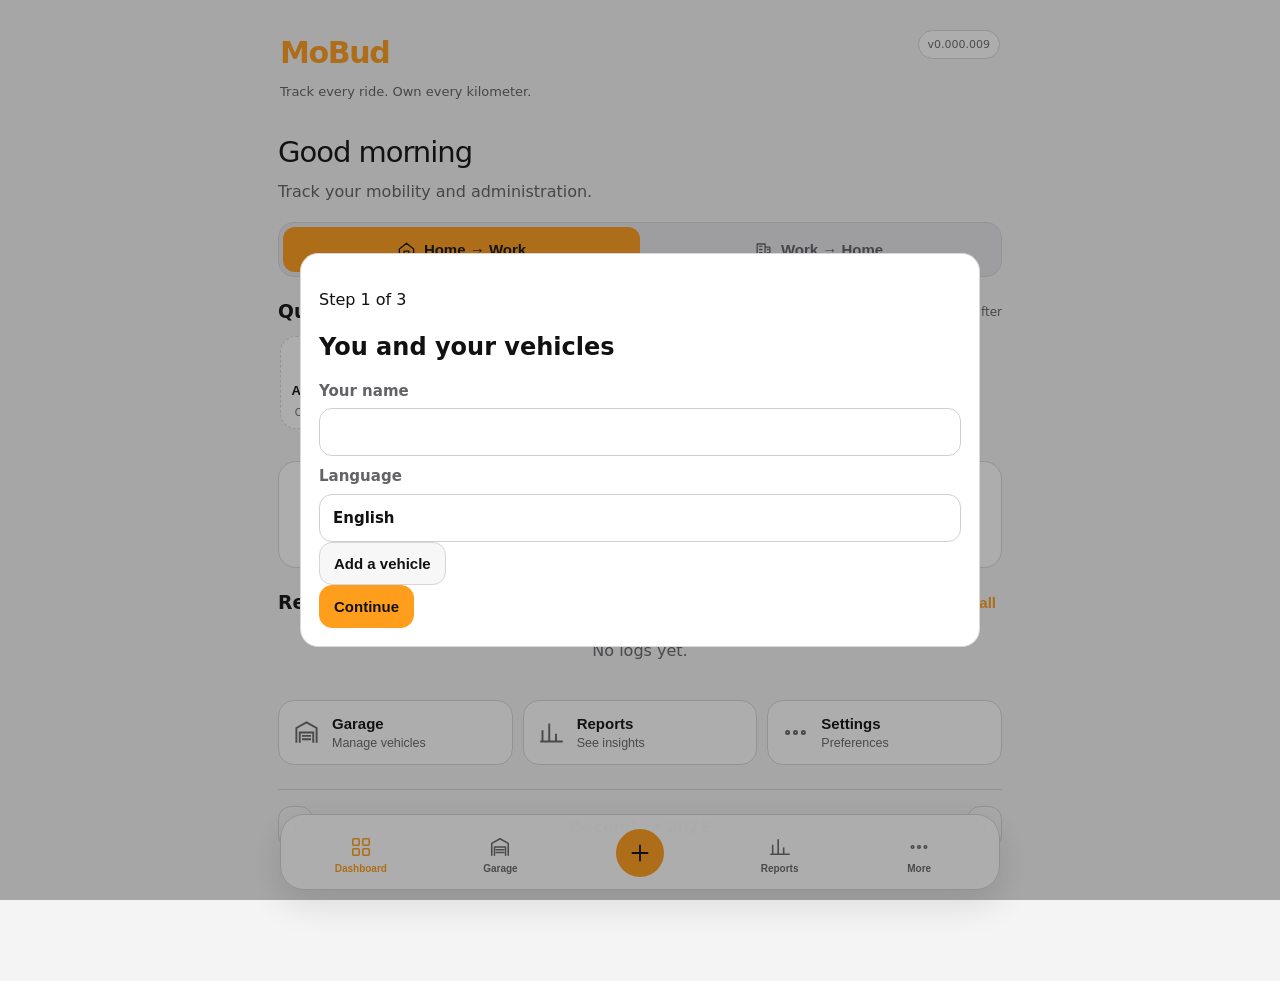
==== commit ac28ff6b: "v0.000.009 stable version Final security patch + visual patches, added "odo" of vehicle, improved go" ====
--- a/app/index.html
+++ b/app/index.html
@@ -2,8 +2,10 @@
 <html lang="en">
 <head>
 <meta charset="utf-8"><meta name="viewport" content="width=device-width,initial-scale=1,viewport-fit=cover">
-<meta name="theme-color" content="#111111"><script>(function(){try{var keys=['mobud-production-data-v0.000.008','mobud-production-data-v0.000.007','mobud-production-data-v0.000.006','mobud-production-data'];var pref='system';for(var i=0;i<keys.length;i++){var raw=localStorage.getItem(keys[i]);if(raw){var data=JSON.parse(raw);pref=(data&&data.settings&&data.settings.theme)||'system';break;}}var resolved=pref==='system'?(window.matchMedia&&matchMedia('(prefers-color-scheme: light)').matches?'light':'dark'):pref;document.documentElement.setAttribute('data-theme',resolved);document.documentElement.setAttribute('data-theme-preference',pref);document.documentElement.style.colorScheme=resolved;}catch(e){}})();</script><meta name="apple-mobile-web-app-capable" content="yes"><meta name="apple-mobile-web-app-status-bar-style" content="black-translucent">
-<title>MoBud · v0.000.008</title><link rel="manifest" href="./manifest.json"><link rel="stylesheet" href="./styles.css?v=008-hf7"><style id="desktop-container-hotfix">
+<meta name="referrer" content="no-referrer">
+<meta http-equiv="Permissions-Policy" content="camera=(self), geolocation=(), microphone=(), payment=(), usb=()">
+<meta name="theme-color" content="#111111"><script>(function(){try{var keys=['mobud-production-data-v0.000.009','mobud-production-data-v0.000.008','mobud-production-data-v0.000.007','mobud-production-data-v0.000.006','mobud-production-data'];var pref='system';for(var i=0;i<keys.length;i++){var raw=localStorage.getItem(keys[i]);if(raw){var data=JSON.parse(raw);pref=(data&&data.settings&&data.settings.theme)||'system';break;}}var resolved=pref==='system'?(window.matchMedia&&matchMedia('(prefers-color-scheme: light)').matches?'light':'dark'):pref;document.documentElement.setAttribute('data-theme',resolved);document.documentElement.setAttribute('data-theme-preference',pref);document.documentElement.style.colorScheme=resolved;}catch(e){}})();</script><meta name="apple-mobile-web-app-capable" content="yes"><meta name="apple-mobile-web-app-status-bar-style" content="black-translucent">
+<title>MoBud · v0.000.009</title><link rel="manifest" href="./manifest.json"><link rel="stylesheet" href="./styles.css?v=0091"><style id="desktop-container-hotfix">
 @media (min-width:621px){
   #app.app-shell{width:100%!important;max-width:760px!important;margin-left:auto!important;margin-right:auto!important;}
 }
@@ -39,7 +41,7 @@
 
 <div id="updateBanner" class="update-banner hidden"><strong>New MoBud version available</strong><button id="applyUpdate" class="primary small">Update now</button></div>
 <div id="app" class="app-shell">
-<header class="topbar"><div><p class="brand">MoBud</p><p class="tagline">Track every ride. Own every kilometer.</p></div><div class="top-actions"><span class="version-pill">v0.000.008</span></div></header>
+<header class="topbar"><div><p class="brand">MoBud</p><p class="tagline"><span data-no-i18n>Track every ride. Own every kilometer.</span></p></div><div class="top-actions"><span class="version-pill">v0.000.009</span></div></header>
 <main>
 <section id="screen-dashboard" class="screen active">
 <div class="dashboard-intro"><p id="greeting" class="dashboard-greeting">Good morning</p><p class="muted">Track your mobility and administration.</p></div>
@@ -52,8 +54,8 @@
 </section>
 
 <section id="screen-log" class="screen"><div class="tabs card slim"><button class="tab active" data-tab="trip">Trip</button><button class="tab" data-tab="expense">Cost / receipt</button></div>
-<form id="tripForm" data-tutorial="trip-form" class="card form active-form"><h2 id="tripFormTitle">Log trip</h2><input type="hidden" id="tripEditId"><label>Date<input type="date" id="tripDate" required></label><label>Vehicle<select id="tripVehicle"></select></label><div class="swap-row"><label>From<select id="tripFrom"></select></label><button type="button" id="swapTrip" class="ghost swap">⇄</button><label>To<select id="tripTo"></select></label></div><label id="tripFromOtherWrap" class="hidden">Other origin<input id="tripFromOther" autocomplete="off" placeholder="Start typing and select an address"><div class="suggestions" id="tripFromOtherSuggestions"></div></label><label id="tripToOtherWrap" class="hidden">Other destination<input id="tripToOther" autocomplete="off" placeholder="Start typing and select an address"><div class="suggestions" id="tripToOtherSuggestions"></div></label><div class="two-col"><label>Distance<input type="number" min="0" step="0.1" id="tripKm" required></label><button type="button" id="calcRoute" class="secondary route-btn">Calculate route</button></div><label>Purpose<select id="tripPurpose"><option>Commute</option><option>Professional</option><option>Private</option><option>Recreational</option></select></label><label>Note<textarea id="tripNotes" rows="3"></textarea></label><div class="file-actions"><label class="secondary file-label">Choose file<input type="file" id="tripFile" accept="image/*,.pdf"></label><label class="secondary file-label">Take photo<input type="file" id="tripCamera" accept="image/*" capture="environment"></label></div><div id="tripAttachmentInfo" class="attachment-info hidden"></div><p class="legal-note">Keep the legally valid original ticket or invoice for the required retention period. A MoBud copy does not replace the original.</p><div class="hero-actions"><button class="primary" type="submit">Save trip</button><button id="cancelTripEdit" class="ghost hidden" type="button">Cancel</button></div></form>
-<form id="expenseForm" data-tutorial="expense-form" class="card form"><h2 id="expenseFormTitle">Cost / receipt</h2><input type="hidden" id="expenseEditId"><label>Date<input type="date" id="expenseDate" required></label><label>Vehicle<select id="expenseVehicle"></select></label><label>Category<select id="expenseCategory"><option>Fuel / charging</option><option>Parking</option><option>Train</option><option>Bus / tram / metro</option><option>Maintenance</option><option>Repair</option><option>Fine</option><option>Insurance</option><option>Tax</option><option>Equipment / clothing</option><option>Purchase</option><option>Other</option></select></label><label>Amount<input type="number" min="0" step="0.01" id="expenseAmount" required></label><label>Supplier<input id="expenseSupplier"></label><label>Odometer / mileage<input type="number" min="0" step="0.1" id="expenseOdometer"></label><label>Note<textarea id="expenseNotes" rows="3"></textarea></label><div class="file-actions"><label class="secondary file-label">Choose file<input type="file" id="expenseFile" accept="image/*,.pdf"></label><label class="secondary file-label">Take photo<input type="file" id="expenseCamera" accept="image/*" capture="environment"></label></div><div id="expenseAttachmentInfo" class="attachment-info hidden"></div><p class="legal-note">Keep the legally valid original ticket or invoice for the required retention period. A MoBud copy does not replace the original.</p><div class="hero-actions"><button class="primary" type="submit">Save cost</button><button id="cancelExpenseEdit" class="ghost hidden" type="button">Cancel</button></div></form></section>
+<form id="tripForm" data-tutorial="trip-form" class="card form active-form"><h2 id="tripFormTitle">Log trip</h2><input type="hidden" id="tripEditId"><label>Date<input type="date" id="tripDate" required></label><label>Vehicle<select id="tripVehicle"></select></label><div class="swap-row"><label>From<select id="tripFrom"></select></label><button type="button" id="swapTrip" class="ghost swap">⇄</button><label>To<select id="tripTo"></select></label></div><label id="tripFromOtherWrap" class="hidden">Other origin<input id="tripFromOther" autocomplete="off" placeholder="Start typing and select an address"><div class="suggestions" id="tripFromOtherSuggestions"></div></label><label id="tripToOtherWrap" class="hidden">Other destination<input id="tripToOther" autocomplete="off" placeholder="Start typing and select an address"><div class="suggestions" id="tripToOtherSuggestions"></div></label><div class="two-col"><label>Distance<input type="number" min="0" step="0.1" id="tripKm" required></label><button type="button" id="calcRoute" class="secondary route-btn">Calculate route</button></div><label>Purpose<select id="tripPurpose"><option value="Commute">Commute</option><option value="Professional">Professional</option><option value="Private">Private</option><option value="Recreational">Recreational</option></select></label><label>Note<textarea id="tripNotes" rows="3"></textarea></label><div class="file-actions"><label class="secondary file-label">Choose file<input type="file" id="tripFile" accept="image/*,.pdf"></label><label class="secondary file-label">Take photo<input type="file" id="tripCamera" accept="image/*" capture="environment"></label></div><div id="tripAttachmentInfo" class="attachment-info hidden"></div><p class="legal-note">Keep the legally valid original ticket or invoice for the required retention period. A MoBud copy does not replace the original.</p><div class="hero-actions"><button class="primary" type="submit">Save trip</button><button id="cancelTripEdit" class="ghost hidden" type="button">Cancel</button></div></form>
+<form id="expenseForm" data-tutorial="expense-form" class="card form"><h2 id="expenseFormTitle">Cost / receipt</h2><input type="hidden" id="expenseEditId"><label>Date<input type="date" id="expenseDate" required></label><label>Vehicle<select id="expenseVehicle"></select></label><label>Category<select id="expenseCategory"><option value="Fuel / charging">Fuel / charging</option><option value="Parking">Parking</option><option value="Train">Train</option><option value="Bus / tram / metro">Bus / tram / metro</option><option value="Maintenance">Maintenance</option><option value="Repair">Repair</option><option value="Fine">Fine</option><option value="Insurance">Insurance</option><option value="Tax">Tax</option><option value="Equipment / clothing">Equipment / clothing</option><option value="Purchase">Purchase</option><option value="Other">Other</option></select></label><label>Amount<input type="number" min="0" step="0.01" id="expenseAmount" required></label><label>Supplier<input id="expenseSupplier"></label><label>Odometer / mileage<input type="number" min="0" step="0.1" id="expenseOdometer"></label><label>Note<textarea id="expenseNotes" rows="3"></textarea></label><div class="file-actions"><label class="secondary file-label">Choose file<input type="file" id="expenseFile" accept="image/*,.pdf"></label><label class="secondary file-label">Take photo<input type="file" id="expenseCamera" accept="image/*" capture="environment"></label></div><div id="expenseAttachmentInfo" class="attachment-info hidden"></div><p class="legal-note">Keep the legally valid original ticket or invoice for the required retention period. A MoBud copy does not replace the original.</p><div class="hero-actions"><button class="primary" type="submit">Save cost</button><button id="cancelExpenseEdit" class="ghost hidden" type="button">Cancel</button></div></form></section>
 
 <section id="screen-calendar" class="screen"><div class="card"><div class="section-head"><button id="calPrev" class="ghost">‹</button><h2 id="calendarTitle"></h2><button id="calNext" class="ghost">›</button></div><div class="calendar-week"><span>Mo</span><span>Tu</span><span>We</span><span>Th</span><span>Fr</span><span>Sa</span><span>Su</span></div><div id="calendarGrid" class="calendar-grid"></div></div><div class="card"><h3 id="selectedDayTitle">Selected day</h3><div id="dayLogs" class="list"></div></div></section>
 
@@ -72,9 +74,9 @@
 <nav class="bottom-nav"><button class="nav active" data-screen="dashboard"><svg><use href="#i-grid"/></svg><span>Dashboard</span></button><button class="nav" data-screen="garage" data-tutorial="nav-garage"><svg><use href="#i-garage"/></svg><span>Garage</span></button><button class="nav nav-add" data-screen="log" data-tutorial="nav-log"><svg><use href="#i-plus"/></svg><span>Log</span></button><button class="nav" data-screen="stats" data-tutorial="nav-stats"><svg><use href="#i-chart"/></svg><span>Reports</span></button><button class="nav" data-screen="settings" data-tutorial="nav-settings"><svg><use href="#i-more"/></svg><span>More</span></button></nav>
 </div>
 <div id="onboarding" class="modal hidden"><div class="modal-card"><div id="onboardingStep1" class="onboard-step"><p class="eyebrow">Step 1 of 3</p><h2>You and your vehicles</h2><label>Your name<input id="onboardName"></label><label>Language<select id="onboardLanguage"><option value="en">English</option><option value="nl">Nederlands</option><option value="fr">Français</option><option value="de">Deutsch</option><option value="de-CH">Deutsch (Schweiz)</option><option value="it">Italiano</option><option value="es">Español</option><option value="pt">Português</option><option value="da">Dansk</option><option value="sv">Svenska</option><option value="no">Norsk</option><option value="pl">Polski</option></select></label><div id="onboardVehicles"></div><button id="onboardAddVehicle" class="secondary">Add a vehicle</button><div class="modal-actions"><button id="onboardNext1" class="primary">Continue</button></div></div><div id="onboardingStep2" class="onboard-step hidden"><p class="eyebrow">Step 2 of 3</p><h2>Choose where your data lives</h2><p>MoBud is free, ad-free and does not store your trips, costs, addresses or files on MoBud servers.</p><label class="choice"><input type="radio" name="storageChoice" value="local" checked><strong>Keep everything local</strong><span>Only this device. Losing it or clearing browser data can erase your records.</span></label><label class="choice"><input type="radio" name="storageChoice" value="drive"><strong>Use Google Drive</strong><span>Back up to your own Drive and access the same backup on other devices. You manage Drive storage accumulation.</span></label><div class="modal-actions"><button id="onboardBack2" class="ghost">Back</button><button id="onboardNext2" class="primary">Continue</button></div></div><div id="onboardingStep3" class="onboard-step hidden"><p class="eyebrow">Step 3 of 3</p><h2>Reminders</h2><label>Commute reminder<select id="onboardCommuteReminder"><option value="never">No commute reminder</option><option value="daily">Every day at 19:00</option><option value="weekly">Saturday at 10:00</option></select></label><label>Backup reminder<select id="onboardBackup"><option value="never">No reminders</option><option value="weekly">Weekly</option><option value="monthly">Monthly</option><option value="yearly">Yearly</option></select></label><label>Report reminder<select id="onboardReport"><option value="never">No reminders</option><option value="monthly">Monthly</option><option value="yearly">Yearly</option></select></label><label class="check"><input type="checkbox" id="onboardNotify"> MoBud updates and announcements</label><div class="modal-actions"><button id="onboardBack3" class="ghost">Back</button><button id="finishOnboarding" class="primary">Enter MoBud</button></div></div></div></div>
-<div id="vehicleModal" class="modal hidden"><form id="vehicleForm" class="modal-card"><h2 id="vehicleFormTitle">Add vehicle</h2><input type="hidden" id="vehicleId"><div class="two-col"><label>Type<select id="vehicleType"><option value="bicycle">Bicycle</option><option value="ebike">Electric bicycle</option><option value="speed_pedelec">Speed pedelec</option><option value="car">Car</option><option value="van">Van</option><option value="motorcycle">Motorcycle</option><option value="scooter">Scooter / moped</option><option value="plane">Plane</option><option value="helicopter">Helicopter</option><option value="other">Other vehicle</option></select></label><label>Powertrain / fuel<select id="vehiclePowertrain"><option value="not_applicable">Not applicable</option><option value="electric">Electric</option><option value="petrol">Petrol</option><option value="diesel">Diesel</option><option value="hybrid_petrol">Hybrid petrol</option><option value="hybrid_diesel">Hybrid diesel</option><option value="plug_in_hybrid">Plug-in hybrid</option><option value="lpg">LPG</option><option value="cng">CNG</option><option value="hydrogen">Hydrogen</option><option value="other">Other</option></select></label></div><label>Display name<input id="vehicleName" required placeholder="Lease bicycle work"></label><div class="two-col"><label>Brand<input id="vehicleBrand"></label><label>Model<input id="vehicleModel"></label></div><label class="check"><input type="checkbox" id="vehicleDefault"> Default vehicle of this type</label><details><summary>Optional details</summary><label>Bought from<input id="vehicleBoughtFrom"></label><label>Seller website<input type="url" id="vehicleSellerUrl"></label><button type="button" class="ghost small metadata-button" data-fetch-partner="seller" data-url-input="vehicleSellerUrl">Retrieve public contact details</button><label>Seller phone<input id="vehicleSellerPhone"></label><label>Seller address<input id="vehicleSellerAddress"></label><label>Lease partner<input id="vehicleLeasePartner"></label><label>Lease partner website<input type="url" id="vehicleLeaseUrl"></label><button type="button" class="ghost small metadata-button" data-fetch-partner="lease" data-url-input="vehicleLeaseUrl">Retrieve public contact details</button><label>Lease phone<input id="vehicleLeasePhone"></label><label>Lease address<input id="vehicleLeaseAddress"></label><div class="two-col"><label>Lease start<input type="date" id="vehicleLeaseStart"></label><label>Lease end<input type="date" id="vehicleLeaseEnd"></label></div><label>Maintenance provider<input id="vehicleMaintenanceProvider"></label><label>Maintenance website<input type="url" id="vehicleMaintenanceUrl"></label><button type="button" class="ghost small metadata-button" data-fetch-partner="maintenance" data-url-input="vehicleMaintenanceUrl">Retrieve public contact details</button><label>Maintenance contact<input id="vehicleMaintenanceContact"></label><label>Maintenance address<input id="vehicleMaintenanceAddress"></label><label>Insurance provider<input id="vehicleInsurance"></label><label>Insurance website<input type="url" id="vehicleInsuranceUrl"></label><button type="button" class="ghost small metadata-button" data-fetch-partner="insurance" data-url-input="vehicleInsuranceUrl">Retrieve public contact details</button><label>Insurance phone<input id="vehicleInsurancePhone"></label><label>Insurance address<input id="vehicleInsuranceAddress"></label><div class="two-col"><label>Maintenance every months<input type="number" min="0" id="vehicleMaintenanceMonths"></label><label>Maintenance every km<input type="number" min="0" id="vehicleMaintenanceKm"></label></div></details><div class="modal-actions"><button id="cancelVehicle" type="button" class="ghost">Cancel</button><button class="primary" type="submit">Save vehicle</button></div></form></div>
+<div id="vehicleModal" class="modal hidden"><form id="vehicleForm" class="modal-card"><h2 id="vehicleFormTitle">Add vehicle</h2><input type="hidden" id="vehicleId"><div class="two-col"><label>Type<select id="vehicleType"><option value="bicycle">Bicycle</option><option value="ebike">Electric bicycle</option><option value="speed_pedelec">Speed pedelec</option><option value="car">Car</option><option value="van">Van</option><option value="motorcycle">Motorcycle</option><option value="scooter">Scooter / moped</option><option value="plane">Plane</option><option value="helicopter">Helicopter</option><option value="other">Other vehicle</option></select></label><label>Powertrain / fuel<select id="vehiclePowertrain"><option value="not_applicable">Not applicable</option><option value="electric">Electric</option><option value="petrol">Petrol</option><option value="diesel">Diesel</option><option value="hybrid_petrol">Hybrid petrol</option><option value="hybrid_diesel">Hybrid diesel</option><option value="plug_in_hybrid">Plug-in hybrid</option><option value="lpg">LPG</option><option value="cng">CNG</option><option value="hydrogen">Hydrogen</option><option value="other">Other</option></select></label></div><label>Display name<input id="vehicleName" required placeholder="Lease bicycle work"></label><div class="two-col"><label>Brand<input id="vehicleBrand"></label><label>Model<input id="vehicleModel"></label></div><label>Current odometer / mileage<input type="number" min="0" step="0.1" id="vehicleCurrentOdometer" placeholder="e.g. 50124"></label><label class="check"><input type="checkbox" id="vehicleDefault"> Default vehicle of this type</label><details><summary>Optional details</summary><label>Bought from<input id="vehicleBoughtFrom"></label><label>Seller website<input type="url" id="vehicleSellerUrl"></label><button type="button" class="ghost small metadata-button" data-fetch-partner="seller" data-url-input="vehicleSellerUrl">Retrieve public contact details</button><label>Seller phone<input id="vehicleSellerPhone"></label><label>Seller address<input id="vehicleSellerAddress"></label><label>Lease partner<input id="vehicleLeasePartner"></label><label>Lease partner website<input type="url" id="vehicleLeaseUrl"></label><button type="button" class="ghost small metadata-button" data-fetch-partner="lease" data-url-input="vehicleLeaseUrl">Retrieve public contact details</button><label>Lease phone<input id="vehicleLeasePhone"></label><label>Lease address<input id="vehicleLeaseAddress"></label><div class="two-col"><label>Lease start<input type="date" id="vehicleLeaseStart"></label><label>Lease end<input type="date" id="vehicleLeaseEnd"></label></div><label>Maintenance provider<input id="vehicleMaintenanceProvider"></label><label>Maintenance website<input type="url" id="vehicleMaintenanceUrl"></label><button type="button" class="ghost small metadata-button" data-fetch-partner="maintenance" data-url-input="vehicleMaintenanceUrl">Retrieve public contact details</button><label>Maintenance contact<input id="vehicleMaintenanceContact"></label><label>Maintenance address<input id="vehicleMaintenanceAddress"></label><label>Insurance provider<input id="vehicleInsurance"></label><label>Insurance website<input type="url" id="vehicleInsuranceUrl"></label><button type="button" class="ghost small metadata-button" data-fetch-partner="insurance" data-url-input="vehicleInsuranceUrl">Retrieve public contact details</button><label>Insurance phone<input id="vehicleInsurancePhone"></label><label>Insurance address<input id="vehicleInsuranceAddress"></label><div class="two-col"><label>Maintenance every months<input type="number" min="0" id="vehicleMaintenanceMonths"></label><label>Maintenance every km<input type="number" min="0" id="vehicleMaintenanceKm"></label></div></details><div class="modal-actions"><button id="cancelVehicle" type="button" class="ghost">Cancel</button><button class="primary" type="submit">Save vehicle</button></div></form></div>
 <div id="tutorial" class="tutorial hidden"><div id="tutorialSpot" class="tutorial-spot"></div><div class="tutorial-card"><p id="tutorialCount" class="eyebrow"></p><h3 id="tutorialTitle"></h3><p id="tutorialText"></p><div class="modal-actions"><button id="tutorialSkip" class="ghost">Skip</button><button id="tutorialNext" class="primary">Next</button></div></div></div>
 <div id="otherDeviceModal" class="modal hidden"><div class="modal-card warning-modal"><h2>MoBud staat ook open op een ander apparaat</h2><p id="otherDeviceText">Je info staat nog open op een ander apparaat. Sluit deze eerst af voor je hier verdergaat om dataconflicten te vermijden.</p><div class="modal-actions"><button id="otherDeviceRecheck" class="secondary" type="button">Ander apparaat sluiten en opnieuw controleren</button><button id="otherDeviceContinue" class="ghost" type="button">Toch doorgaan</button></div></div></div>
-<div id="feedbackModal" class="modal hidden"><form id="feedbackForm" class="modal-card"><h2 id="feedbackTitle">Report</h2><input type="hidden" id="feedbackType"><label>Title<input id="feedbackSubject" required></label><label>Description<textarea id="feedbackDescription" rows="5" required></textarea></label><label>Severity<select id="feedbackSeverity"><option>Cosmetic</option><option>Annoying</option><option>Feature unusable</option><option>Data-loss risk</option><option>App unusable</option></select></label><label>Email (optional)<input type="email" id="feedbackEmail"></label><label class="check"><input type="checkbox" id="feedbackContact"> You may contact me</label><p class="legal-note">Do not include addresses, receipts, vehicle identifiers or other private data.</p><div class="modal-actions"><button type="button" id="cancelFeedback" class="ghost">Cancel</button><button class="primary" type="submit">Send</button></div></form></div>
-<div id="toast" class="toast hidden"></div><script src="config.js?v=008-hf7"></script><script src="i18n.js?v=008-hf7"></script><script src="app.js?v=008-hf7"></script>
+<div id="feedbackModal" class="modal hidden"><form id="feedbackForm" class="modal-card"><h2 id="feedbackTitle">Report</h2><input type="hidden" id="feedbackType"><label>Title<input id="feedbackSubject" required></label><label>Description<textarea id="feedbackDescription" rows="5" required></textarea></label><label>Severity<select id="feedbackSeverity"><option value="Cosmetic">Cosmetic</option><option value="Annoying">Annoying</option><option value="Feature unusable">Feature unusable</option><option value="Data-loss risk">Data-loss risk</option><option value="App unusable">App unusable</option></select></label><label>Email (optional)<input type="email" id="feedbackEmail"></label><label class="check"><input type="checkbox" id="feedbackContact"> You may contact me</label><p class="legal-note">Do not include addresses, receipts, vehicle identifiers or other private data.</p><div class="modal-actions"><button type="button" id="cancelFeedback" class="ghost">Cancel</button><button class="primary" type="submit">Send</button></div></form></div>
+<div id="toast" class="toast hidden"></div><script src="config.js?v=0091"></script><script src="i18n.js?v=0091"></script><script src="app.js?v=0091"></script>
 </body></html>
--- a/app/styles.css
+++ b/app/styles.css
@@ -173,3 +173,29 @@
 .provider-list{display:grid;gap:10px}.provider-item{display:flex;align-items:center;justify-content:space-between;gap:12px;padding:12px 0;border-bottom:1px solid var(--border)}
 .provider-item:last-child{border-bottom:0}.provider-item strong,.provider-item small{display:block}.provider-item small{color:var(--muted);margin-top:3px}.provider-actions{display:flex;gap:6px;flex-wrap:wrap;justify-content:flex-end}
 @media(max-width:620px){.address-editor-head{grid-template-columns:1fr}.provider-item{align-items:flex-start;flex-direction:column}.provider-actions{justify-content:flex-start}}
+
+
+/* v0.000.009 maintenance and responsive-control refinements */
+*,*::before,*::after{box-sizing:border-box}
+select{
+  appearance:none;-webkit-appearance:none;-moz-appearance:none;
+  padding-right:46px!important;
+  background-image:url("data:image/svg+xml,%3Csvg xmlns='http://www.w3.org/2000/svg' width='18' height='18' viewBox='0 0 24 24' fill='none' stroke='%23a9a9ad' stroke-width='2.2' stroke-linecap='round' stroke-linejoin='round'%3E%3Cpath d='m6 9 6 6 6-6'/%3E%3C/svg%3E")!important;
+  background-repeat:no-repeat!important;background-position:right 16px center!important;background-size:18px 18px!important;
+}
+.faq-list,.faq-item,.faq-item button,.faq-answer{width:100%;max-width:100%;min-width:0}
+.faq-item{overflow:hidden}
+.faq-item button{position:relative;display:flex!important;align-items:flex-start;justify-content:space-between;gap:14px;padding:2px 44px 2px 0!important;white-space:normal!important;overflow-wrap:anywhere;text-align:left}
+.faq-item button>span:first-child{min-width:0;max-width:100%}
+.faq-chevron{position:absolute;right:14px;top:50%;width:10px;height:10px;border-right:2px solid currentColor;border-bottom:2px solid currentColor;transform:translateY(-70%) rotate(45deg);transition:transform .18s ease;opacity:.7}
+.faq-item.open .faq-chevron{transform:translateY(-25%) rotate(225deg)}
+.faq-answer{padding-right:14px!important;overflow-wrap:anywhere}
+.maintenance-summary{display:flex;align-items:flex-start;justify-content:space-between;gap:12px;margin:14px 0 8px;padding:12px 14px;border:1px solid var(--line);border-radius:13px;background:var(--surface-2)}
+.maintenance-summary span{font-weight:800;min-width:0;overflow-wrap:anywhere}
+.maintenance-summary small{color:var(--muted);text-align:right;white-space:nowrap}
+@media(max-width:620px){
+  .faq-list,.faq-item,.faq-item button,.faq-answer{width:100%!important;max-width:100%!important;min-width:0!important}
+  .faq-item button{padding-right:44px!important}
+  .maintenance-summary{flex-direction:column}
+  .maintenance-summary small{text-align:left;white-space:normal}
+}
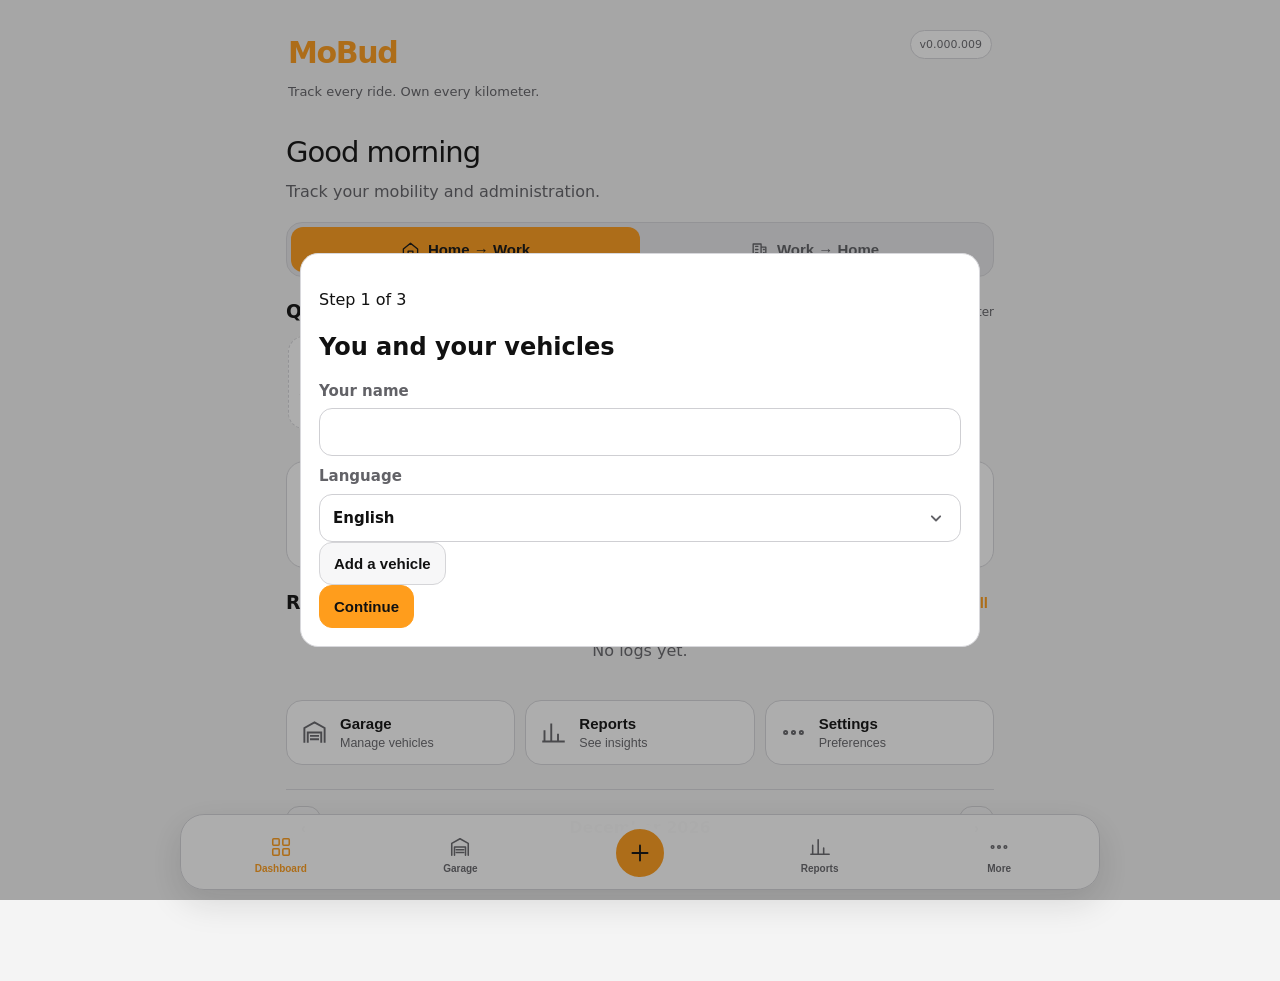
==== commit 82ba3e22: "Add files via upload" ====
--- a/app/index.html
+++ b/app/index.html
@@ -5,7 +5,7 @@
 <meta name="referrer" content="no-referrer">
 <meta http-equiv="Permissions-Policy" content="camera=(self), geolocation=(), microphone=(), payment=(), usb=()">
 <meta name="theme-color" content="#111111"><script>(function(){try{var keys=['mobud-production-data-v0.000.009','mobud-production-data-v0.000.008','mobud-production-data-v0.000.007','mobud-production-data-v0.000.006','mobud-production-data'];var pref='system';for(var i=0;i<keys.length;i++){var raw=localStorage.getItem(keys[i]);if(raw){var data=JSON.parse(raw);pref=(data&&data.settings&&data.settings.theme)||'system';break;}}var resolved=pref==='system'?(window.matchMedia&&matchMedia('(prefers-color-scheme: light)').matches?'light':'dark'):pref;document.documentElement.setAttribute('data-theme',resolved);document.documentElement.setAttribute('data-theme-preference',pref);document.documentElement.style.colorScheme=resolved;}catch(e){}})();</script><meta name="apple-mobile-web-app-capable" content="yes"><meta name="apple-mobile-web-app-status-bar-style" content="black-translucent">
-<title>MoBud · v0.000.009</title><link rel="manifest" href="./manifest.json"><link rel="stylesheet" href="./styles.css?v=0091"><style id="desktop-container-hotfix">
+<title>MoBud · v0.000.009</title><link rel="manifest" href="./manifest.json"><link rel="stylesheet" href="./styles.css?v=0096"><style id="desktop-container-hotfix">
 @media (min-width:621px){
   #app.app-shell{width:100%!important;max-width:760px!important;margin-left:auto!important;margin-right:auto!important;}
 }
--- a/app/styles.css
+++ b/app/styles.css
@@ -199,3 +199,76 @@
   .maintenance-summary{flex-direction:column}
   .maintenance-summary small{text-align:left;white-space:normal}
 }
+
+
+/* v0.000.009 odo + universal select-chevron patch */
+select{
+  -webkit-appearance:none!important;
+  -moz-appearance:none!important;
+  appearance:none!important;
+  min-height:48px;
+  padding-right:48px!important;
+  background-image:url("data:image/svg+xml,%3Csvg xmlns='http://www.w3.org/2000/svg' width='20' height='20' viewBox='0 0 24 24' fill='none' stroke='%239b9b9f' stroke-width='2.25' stroke-linecap='round' stroke-linejoin='round'%3E%3Cpath d='m7 10 5 5 5-5'/%3E%3C/svg%3E")!important;
+  background-repeat:no-repeat!important;
+  background-position:calc(100% - 15px) 50%!important;
+  background-size:20px 20px!important;
+  background-origin:border-box!important;
+}
+select::-ms-expand{display:none}
+html[data-theme="light"] select,body[data-theme="light"] select{
+  background-image:url("data:image/svg+xml,%3Csvg xmlns='http://www.w3.org/2000/svg' width='20' height='20' viewBox='0 0 24 24' fill='none' stroke='%23626267' stroke-width='2.25' stroke-linecap='round' stroke-linejoin='round'%3E%3Cpath d='m7 10 5 5 5-5'/%3E%3C/svg%3E")!important;
+}
+
+/* v0.000.009 responsive hotfix: time pickers, mobile FAQ width and landscape tablets */
+input[type="time"]{
+  -webkit-appearance:none;
+  appearance:none;
+  min-height:48px;
+  padding-right:48px!important;
+  background-image:url("data:image/svg+xml,%3Csvg xmlns='http://www.w3.org/2000/svg' width='20' height='20' viewBox='0 0 24 24' fill='none' stroke='%239b9b9f' stroke-width='2.25' stroke-linecap='round' stroke-linejoin='round'%3E%3Cpath d='m7 10 5 5 5-5'/%3E%3C/svg%3E")!important;
+  background-repeat:no-repeat!important;
+  background-position:calc(100% - 15px) 50%!important;
+  background-size:20px 20px!important;
+  cursor:pointer;
+}
+input[type="time"]::-webkit-calendar-picker-indicator{
+  position:absolute;
+  inset:0;
+  width:100%;
+  height:100%;
+  opacity:0;
+  cursor:pointer;
+}
+html[data-theme="light"] input[type="time"],body[data-theme="light"] input[type="time"]{
+  background-image:url("data:image/svg+xml,%3Csvg xmlns='http://www.w3.org/2000/svg' width='20' height='20' viewBox='0 0 24 24' fill='none' stroke='%23626267' stroke-width='2.25' stroke-linecap='round' stroke-linejoin='round'%3E%3Cpath d='m7 10 5 5 5-5'/%3E%3C/svg%3E")!important;
+}
+@media(max-width:620px){
+  .faq-list{width:min(100%,540px)!important;max-width:540px!important;margin-inline:auto}
+  .faq-item button>span:first-child{display:block;max-width:calc(100% - 52px)!important}
+  .faq-answer{max-width:calc(100% - 18px)!important}
+}
+@media(min-width:768px) and (max-width:1366px) and (orientation:landscape){
+  #app.app-shell{max-width:1120px!important;padding-left:26px!important;padding-right:26px!important}
+  .bottom-nav{width:min(920px,calc(100% - 48px))!important}
+  #screen-calendar.active{display:grid!important;grid-template-columns:minmax(0,1.35fr) minmax(300px,.65fr);gap:18px;align-items:start}
+  #screen-calendar>.card{margin-top:0}
+  #screen-settings.active{display:grid!important;grid-template-columns:repeat(2,minmax(0,1fr));gap:16px;align-items:start}
+  #screen-settings>.page-header{grid-column:1/-1}
+  #screen-settings>.card{margin:0;min-width:0}
+  #screen-garage .garage-filters{grid-template-columns:repeat(2,minmax(0,1fr))}
+  #garageList{display:grid;grid-template-columns:repeat(2,minmax(0,1fr));gap:16px}
+  #garageList>.garage-card{margin:0;min-width:0}
+  .quick-vehicle-row{grid-template-columns:repeat(8,minmax(86px,1fr))}
+}
+
+/* v0.000.009 light-theme chevron tiling hotfix6 */
+html[data-theme="light"] select,
+body[data-theme="light"] select,
+html[data-theme="light"] input[type="time"],
+body[data-theme="light"] input[type="time"]{
+  background-repeat:no-repeat!important;
+  background-position:calc(100% - 15px) 50%!important;
+  background-size:20px 20px!important;
+  background-origin:border-box!important;
+  background-clip:padding-box!important;
+}
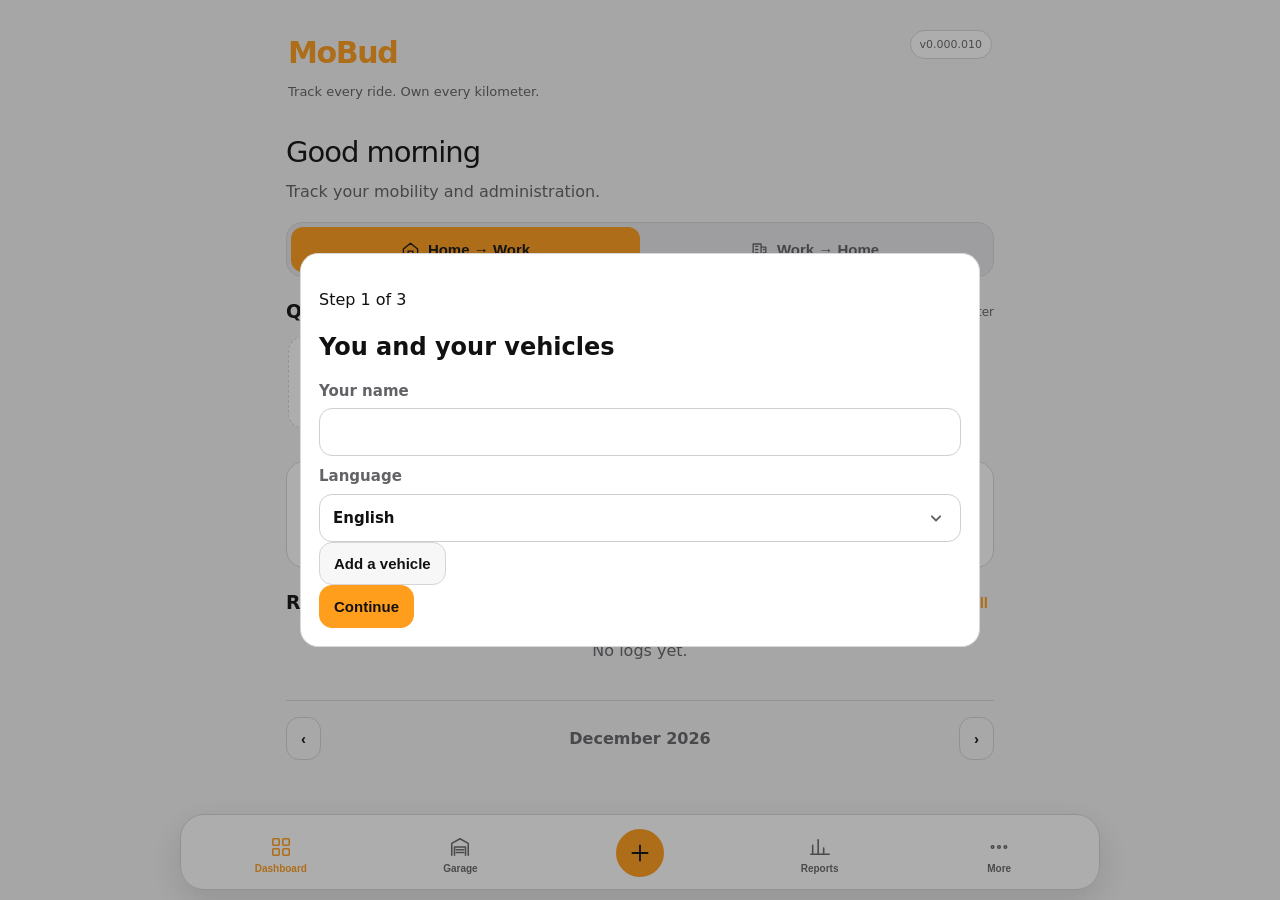
==== commit 11e7296a: "Overwrite earlier incomplete push" ====
--- a/app/index.html
+++ b/app/index.html
@@ -5,7 +5,7 @@
 <meta name="referrer" content="no-referrer">
 <meta http-equiv="Permissions-Policy" content="camera=(self), geolocation=(), microphone=(), payment=(), usb=()">
 <meta name="theme-color" content="#111111"><script>(function(){try{var keys=['mobud-production-data-v0.000.009','mobud-production-data-v0.000.008','mobud-production-data-v0.000.007','mobud-production-data-v0.000.006','mobud-production-data'];var pref='system';for(var i=0;i<keys.length;i++){var raw=localStorage.getItem(keys[i]);if(raw){var data=JSON.parse(raw);pref=(data&&data.settings&&data.settings.theme)||'system';break;}}var resolved=pref==='system'?(window.matchMedia&&matchMedia('(prefers-color-scheme: light)').matches?'light':'dark'):pref;document.documentElement.setAttribute('data-theme',resolved);document.documentElement.setAttribute('data-theme-preference',pref);document.documentElement.style.colorScheme=resolved;}catch(e){}})();</script><meta name="apple-mobile-web-app-capable" content="yes"><meta name="apple-mobile-web-app-status-bar-style" content="black-translucent">
-<title>MoBud · v0.000.009</title><link rel="manifest" href="./manifest.json"><link rel="stylesheet" href="./styles.css?v=0096"><style id="desktop-container-hotfix">
+<title>MoBud · v0.000.010</title><link rel="manifest" href="./manifest.json"><link rel="stylesheet" href="./styles.css?v=0109"><style id="desktop-container-hotfix">
 @media (min-width:621px){
   #app.app-shell{width:100%!important;max-width:760px!important;margin-left:auto!important;margin-right:auto!important;}
 }
@@ -41,7 +41,7 @@
 
 <div id="updateBanner" class="update-banner hidden"><strong>New MoBud version available</strong><button id="applyUpdate" class="primary small">Update now</button></div>
 <div id="app" class="app-shell">
-<header class="topbar"><div><p class="brand">MoBud</p><p class="tagline"><span data-no-i18n>Track every ride. Own every kilometer.</span></p></div><div class="top-actions"><span class="version-pill">v0.000.009</span></div></header>
+<header class="topbar"><div><p class="brand">MoBud</p><p class="tagline"><span data-no-i18n>Track every ride. Own every kilometer.</span></p></div><div class="top-actions"><span class="version-pill">v0.000.010</span></div></header>
 <main>
 <section id="screen-dashboard" class="screen active">
 <div class="dashboard-intro"><p id="greeting" class="dashboard-greeting">Good morning</p><p class="muted">Track your mobility and administration.</p></div>
@@ -49,7 +49,6 @@
 <section class="dashboard-section"><div class="section-head"><h3>Quick commute</h3><span class="muted microcopy">Tap once, adjust after</span></div><div id="quickVehicles" class="quick-vehicle-row" data-tutorial="quick-log"></div></section>
 <section class="stats-strip"><div class="stat"><svg><use href="#i-road"/></svg><strong id="statKm">0</strong><span>This month</span></div><div class="stat"><svg><use href="#i-clock"/></svg><strong id="statTrips">0</strong><span>Trips</span></div><div class="stat"><svg><use href="#i-receipt"/></svg><strong id="statCost">€0</strong><span>Costs</span></div><div class="stat"><svg><use href="#i-receipt"/></svg><strong id="statReceipts">0</strong><span>Receipts</span></div></section>
 <section class="recent-section"><div class="section-head"><h3>Recent rides</h3><button id="viewAllLogs" class="text-link" data-tutorial="open-calendar">View all</button></div><div id="recentList" class="recent-list empty-state">No logs yet.</div></section>
-<div class="dashboard-links"><button class="dashboard-link" data-jump="garage"><svg><use href="#i-garage"/></svg><span><strong>Garage</strong><small>Manage vehicles</small></span></button><button class="dashboard-link" data-jump="stats"><svg><use href="#i-chart"/></svg><span><strong>Reports</strong><small>See insights</small></span></button><button class="dashboard-link" data-jump="settings"><svg><use href="#i-more"/></svg><span><strong>Settings</strong><small>Preferences</small></span></button></div>
 <div class="month-switch compact-month"><button id="prevMonth" class="ghost">‹</button><strong id="currentMonthLabel"></strong><button id="nextMonth" class="ghost">›</button></div>
 </section>
 
@@ -59,14 +58,15 @@
 
 <section id="screen-calendar" class="screen"><div class="card"><div class="section-head"><button id="calPrev" class="ghost">‹</button><h2 id="calendarTitle"></h2><button id="calNext" class="ghost">›</button></div><div class="calendar-week"><span>Mo</span><span>Tu</span><span>We</span><span>Th</span><span>Fr</span><span>Sa</span><span>Su</span></div><div id="calendarGrid" class="calendar-grid"></div></div><div class="card"><h3 id="selectedDayTitle">Selected day</h3><div id="dayLogs" class="list"></div></div></section>
 
-<section id="screen-garage" data-tutorial="garage-screen" class="screen"><div class="page-header"><div class="section-head"><div><h2>Garage</h2><p class="muted">Manage, filter and maintain your vehicles.</p></div><button id="addVehicleBtn" class="primary small">Add vehicle</button></div><div class="garage-filters"><select id="garageTypeFilter"><option value="all">All vehicle types</option><option value="bicycle">Bicycle</option><option value="ebike">Electric bicycle</option><option value="speed_pedelec">Speed pedelec</option><option value="car">Car</option><option value="van">Van</option><option value="motorcycle">Motorcycle</option><option value="scooter">Scooter / moped</option><option value="plane">Plane</option><option value="helicopter">Helicopter</option></select><select id="garagePowertrainFilter"><option value="all">All powertrains</option><option value="electric">Electric</option><option value="petrol">Petrol</option><option value="diesel">Diesel</option><option value="hybrid_petrol">Hybrid petrol</option><option value="hybrid_diesel">Hybrid diesel</option><option value="plug_in_hybrid">Plug-in hybrid</option><option value="lpg">LPG</option><option value="cng">CNG</option><option value="hydrogen">Hydrogen</option><option value="not_applicable">Not applicable</option></select></div></div><div id="garageList"></div></section>
+<section id="screen-garage" data-tutorial="garage-screen" class="screen"><div class="page-header"><div class="section-head"><div><h2>Garage</h2><p class="muted">Manage, filter and maintain your vehicles.</p></div><button id="addVehicleBtn" class="primary small">Add vehicle</button></div><div class="garage-filters"><select id="garageTypeFilter"><option value="all">All vehicle types</option></select><select id="garagePowertrainFilter"><option value="all">All powertrains</option></select></div></div><div id="garageList"></div></section>
 
-<section id="screen-stats" data-tutorial="stats-screen" class="screen"><div class="page-header"><h2>Stats & reports</h2><p class="muted">Local overview. Your mobility data remains on this device or in your own Google Drive.</p></div><div id="statsContent"></div><div class="card"><h3>Export</h3><p class="legal-note">Keep original supporting documents. Reports and uploaded copies are administrative aids only and do not determine tax deductibility.</p><div class="hero-actions"><button id="printReport" class="primary">Print / PDF</button><button id="exportJson" data-tutorial="backup-export" class="secondary">Export backup</button><label class="secondary file-label">Import backup<input id="importJson" type="file" accept="application/json"></label></div></div></section>
+<section id="screen-stats" data-tutorial="stats-screen" class="screen"><div class="page-header"><h2>Stats & reports</h2><p class="muted">Local overview. Your mobility data remains on this device or in your own Google Drive.</p></div><div id="statsContent"></div><div class="card"><h3>Export</h3><p class="legal-note">Keep original supporting documents. Reports and uploaded copies are administrative aids only and do not determine tax deductibility.</p><div class="hero-actions"><button id="printReport" class="primary">Print</button><button id="exportPdf" class="secondary">PDF exporteren</button></div><p class="legal-note">Een rapport wordt alleen gemaakt wanneer je zelf op een van deze knoppen drukt. PDF-rapporten worden niet automatisch in Google Drive opgeslagen; je kiest zelf waar je ze bewaart.</p></div></section>
 
 <section id="screen-settings" data-tutorial="settings-screen" class="screen"><div class="page-header"><h2>Setup</h2><p class="muted">Preferences are saved automatically.</p><span id="autosaveStatus" class="autosave-status">Saved</span></div><div class="card"><label>Name<input id="settingName"></label><label>Language<select id="settingLanguage"><option value="en">English</option><option value="nl">Nederlands</option><option value="fr">Français</option><option value="de">Deutsch</option><option value="de-CH">Deutsch (Schweiz)</option><option value="it">Italiano</option><option value="es">Español</option><option value="pt">Português</option><option value="da">Dansk</option><option value="sv">Svenska</option><option value="no">Norsk</option><option value="pl">Polski</option></select></label><label>Country<select id="settingCountry"><option value="BE">Belgium</option><option value="NL">Netherlands</option><option value="FR">France</option><option value="DE">Germany</option><option value="CH">Switzerland</option><option value="IT">Italy</option><option value="ES">Spain</option><option value="PT">Portugal</option><option value="DK">Denmark</option><option value="SE">Sweden</option><option value="NO">Norway</option><option value="PL">Poland</option></select></label><label>Currency<select id="settingCurrency"><option value="€">Euro (€)</option><option value="£">Pound (£)</option><option value="kr">Krona (kr)</option></select></label><label>Distance unit<select id="settingUnit"><option value="km">Kilometres</option><option value="mi">Miles</option></select></label><label>Appearance<select id="settingTheme"><option value="system">Follow system</option><option value="dark">Always dark</option><option value="light">Always light</option></select></label></div>
 <div class="card"><h3>Addresses</h3><div id="addressFields"></div></div>
-<div class="card"><h3>Storage & Google Drive</h3><p id="storageStatus" class="muted"></p><p id="lastSyncStatus" class="sync-status hidden">Last sync: never</p><div class="hero-actions drive-actions"><button id="linkDrive" class="secondary">Link Google Drive</button><button id="syncDrive" class="secondary hidden">Synchronise now</button><button id="driveBackupCreate" class="secondary hidden">Backup maken</button><button id="driveBackupImport" class="secondary hidden">Backup importeren</button><button id="disconnectDrive" class="ghost hidden">Disconnect</button></div><p class="legal-note">Automatic sync runs when MoBud opens, after relevant changes and periodically while the app is active. Manual backups are separate recovery points.</p><p class="legal-note">Google Drive is optional. MoBud remains local-first. Your backup stays in your Google account. You manage storage accumulation and retention.</p></div>
-<div class="card"><h3>Backup, reports & notifications</h3><label>Commute reminder<select id="commuteReminderMode"><option value="never">Never</option><option value="daily">Every day</option><option value="weekly">Once a week</option></select></label><div id="dailyReminderFields" class="two-col"><label>Daily time<input type="time" id="dailyReminderTime" value="19:00"></label><label>Weekly day<select id="weeklyReminderDay"><option value="0">Sunday</option><option value="1">Monday</option><option value="2">Tuesday</option><option value="3">Wednesday</option><option value="4">Thursday</option><option value="5">Friday</option><option value="6" selected>Saturday</option></select></label></div><label>Weekly time<input type="time" id="weeklyReminderTime" value="10:00"></label><p class="legal-note">Reminders are checked when MoBud is open. Reliable closed-app delivery will be added with push notifications.</p><label>Backup reminder<select id="backupFrequency"><option value="never">Never</option><option value="weekly">Weekly</option><option value="monthly">Monthly</option><option value="yearly">Yearly</option></select></label><label>Report reminder<select id="reportFrequency"><option value="never">Never</option><option value="monthly">Monthly</option><option value="yearly">Yearly</option></select></label><label class="check"><input type="checkbox" id="notifyUpdates"> MoBud updates and announcements</label><button id="checkUpdate" class="secondary">Check update</button></div>
+<div class="card"><h3>Storage & Google Drive</h3><p id="storageStatus" class="muted"></p><p id="lastSyncStatus" class="sync-status hidden">Last sync: never</p><div class="hero-actions drive-actions"><button id="linkDrive" class="secondary">Link Google Drive</button><button id="syncDrive" class="secondary hidden">Synchronise now</button><button id="driveBackupCreate" class="secondary hidden">Backup maken</button><button id="driveBackupImport" class="secondary hidden">Backup importeren</button><button id="exportJson" data-tutorial="backup-export" class="secondary">Gegevensback-up exporteren</button><label class="secondary file-label">Gegevensback-up importeren<input id="importJson" type="file" accept="application/json"></label><button id="disconnectDrive" class="ghost hidden">Disconnect</button></div><p class="legal-note">Automatic sync runs when MoBud opens, after relevant changes and periodically while the app is active. Manual backups are separate recovery points.</p><p class="legal-note">Google Drive is optional. MoBud remains local-first. Your backup stays in your Google account. You manage storage accumulation and retention.</p></div>
+<div class="card"><h3>Old receipt cleanup</h3><p class="muted">Remove only photo and PDF attachments older than a chosen date. Trips, costs, amounts and receipt metadata remain available.</p><label>Remove attachments before<input type="date" id="receiptCleanupDate"></label><p id="receiptCleanupPreview" class="muted">Choose a cutoff date to preview old receipt attachments.</p><button id="cleanupReceipts" class="danger">Clean up old receipts</button><p class="legal-note">This action is permanent and updates the local data and your next Google Drive sync.</p></div>
+<div class="card"><h3>Backup, reports & notifications</h3><label>Commute reminder<select id="commuteReminderMode"><option value="never">Never</option><option value="daily">Every day</option><option value="weekly">Once a week</option></select></label><div id="dailyReminderFields" class="two-col"><label>Daily time<input type="time" id="dailyReminderTime" value="19:00"></label><label>Weekly day<select id="weeklyReminderDay"><option value="0">Sunday</option><option value="1">Monday</option><option value="2">Tuesday</option><option value="3">Wednesday</option><option value="4">Thursday</option><option value="5">Friday</option><option value="6" selected>Saturday</option></select></label></div><label>Weekly time<input type="time" id="weeklyReminderTime" value="10:00"></label><p class="legal-note">Reminders vragen je alleen om ritten, kosten en bonnetjes te controleren. MoBud maakt nooit automatisch een rapport; je genereert het rapport altijd zelf wanneer je gegevens volledig zijn.</p><label>Backup reminder<select id="backupFrequency"><option value="never">Never</option><option value="weekly">Weekly</option><option value="monthly">Monthly</option><option value="yearly">Yearly</option></select></label><label>Report reminder<select id="reportFrequency"><option value="never">Never</option><option value="monthly">Monthly</option><option value="yearly">Yearly</option></select></label><label class="check"><input type="checkbox" id="notifyUpdates"> MoBud updates and announcements</label><button id="checkUpdate" class="secondary">Check update</button></div>
 <div class="card"><h3>Mobility providers</h3><p class="muted">Official national and regional operators for your selected country.</p><div id="mobilityProviderList" class="provider-list"></div></div><div class="card"><h3>Help & FAQ</h3><button id="replayTutorial" class="secondary">Replay tutorial</button><div id="faqList" class="faq-list"></div></div>
 <div class="card"><h3>Feedback</h3><a class="secondary link-btn" href="mailto:studiosampersand@gmail.com?subject=MoBud%20idea">Send an idea</a><button id="requestBtn" class="secondary">Send request</button><button id="bugBtn" class="secondary">Report bug</button></div>
 <div class="card support-card"><h3>A Studio Sampersand project</h3><p class="muted">No subscription, no adverts and no hidden revenue model — simply freeware to make your mobility administration easier. Want to support frequent updates? Buying me a coffee is entirely optional.</p><a class="secondary link-btn" href="https://buymeacoffee.com/studiosampersand" target="_blank" rel="noopener noreferrer">Buy me a coffee</a></div></section>
@@ -78,5 +78,5 @@
 <div id="tutorial" class="tutorial hidden"><div id="tutorialSpot" class="tutorial-spot"></div><div class="tutorial-card"><p id="tutorialCount" class="eyebrow"></p><h3 id="tutorialTitle"></h3><p id="tutorialText"></p><div class="modal-actions"><button id="tutorialSkip" class="ghost">Skip</button><button id="tutorialNext" class="primary">Next</button></div></div></div>
 <div id="otherDeviceModal" class="modal hidden"><div class="modal-card warning-modal"><h2>MoBud staat ook open op een ander apparaat</h2><p id="otherDeviceText">Je info staat nog open op een ander apparaat. Sluit deze eerst af voor je hier verdergaat om dataconflicten te vermijden.</p><div class="modal-actions"><button id="otherDeviceRecheck" class="secondary" type="button">Ander apparaat sluiten en opnieuw controleren</button><button id="otherDeviceContinue" class="ghost" type="button">Toch doorgaan</button></div></div></div>
 <div id="feedbackModal" class="modal hidden"><form id="feedbackForm" class="modal-card"><h2 id="feedbackTitle">Report</h2><input type="hidden" id="feedbackType"><label>Title<input id="feedbackSubject" required></label><label>Description<textarea id="feedbackDescription" rows="5" required></textarea></label><label>Severity<select id="feedbackSeverity"><option value="Cosmetic">Cosmetic</option><option value="Annoying">Annoying</option><option value="Feature unusable">Feature unusable</option><option value="Data-loss risk">Data-loss risk</option><option value="App unusable">App unusable</option></select></label><label>Email (optional)<input type="email" id="feedbackEmail"></label><label class="check"><input type="checkbox" id="feedbackContact"> You may contact me</label><p class="legal-note">Do not include addresses, receipts, vehicle identifiers or other private data.</p><div class="modal-actions"><button type="button" id="cancelFeedback" class="ghost">Cancel</button><button class="primary" type="submit">Send</button></div></form></div>
-<div id="toast" class="toast hidden"></div><script src="config.js?v=0091"></script><script src="i18n.js?v=0091"></script><script src="app.js?v=0091"></script>
+<div id="toast" class="toast hidden"></div><script src="config.js?v=0109"></script><script src="i18n.js?v=0109"></script><script src="pdf-lib.min.js?v=0109"></script><script src="app.js?v=0109"></script>
 </body></html>
--- a/app/styles.css
+++ b/app/styles.css
@@ -272,3 +272,83 @@
   background-origin:border-box!important;
   background-clip:padding-box!important;
 }
+
+
+/* v0.000.009 reports analysis + filtered print hotfix7 */
+.report-filter{margin-bottom:14px}.report-filter .section-head{margin-bottom:10px}.report-filter-chips{display:flex;flex-wrap:wrap;gap:8px}.report-filter-chips button{border:1px solid var(--line);background:var(--surface-2);color:var(--text);border-radius:999px;padding:9px 13px;font-weight:800}.report-filter-chips button.active{background:var(--accent);border-color:var(--accent);color:#151515}.report-custom-range{display:grid;grid-template-columns:1fr 1fr;gap:10px;margin-top:12px}.analysis-card{padding:0;overflow:hidden}.analysis-toggle{width:100%;border:0;background:transparent;color:var(--text);padding:18px 20px;text-align:left}.analysis-toggle strong{display:flex;align-items:center;gap:10px}.analysis-toggle i{font-style:normal;color:var(--accent);font-size:1.35rem;line-height:1}.analysis-details{padding:0 20px 18px}.analysis-bar{height:12px;border-radius:999px;overflow:hidden;display:flex;background:var(--surface-3);margin:0 0 12px}.analysis-bar span{height:100%;min-width:2px}.analysis-list{display:grid}.analysis-list-row{display:grid;grid-template-columns:38px minmax(0,1fr) auto;align-items:center;gap:12px;padding:10px 0;border-bottom:1px solid var(--line)}.analysis-list-row:last-child{border-bottom:0}.analysis-list-row strong{text-align:right;white-space:nowrap}.analysis-list-row small{display:block;color:var(--muted);font-size:.72rem;margin-top:2px}.usage-legend-row strong{display:grid;text-align:right}.usage-legend-row strong small{font-size:.72rem;color:var(--muted);font-weight:650;margin-top:2px}.report-section-title>strong{white-space:nowrap;font-size:.9rem}.print-report-root{display:none}
+@media(max-width:560px){.report-custom-range{grid-template-columns:1fr}.report-section-title{align-items:flex-start}.report-section-title>strong{font-size:.8rem}}
+@media print{
+  @page{size:A4;margin:12mm}body>*:not(#printReportRoot){display:none!important}#printReportRoot{display:block!important;color:#111;background:#fff;font-family:Arial,sans-serif}.print-report-page,.print-receipt-page{break-after:page;page-break-after:always;min-height:270mm}.print-report-page h1{font-size:25pt;margin:0 0 8mm}.print-report-page h2,.print-receipt-page h2{font-size:16pt;margin:8mm 0 4mm}.print-kpis{display:grid;grid-template-columns:repeat(4,1fr);gap:4mm;margin:8mm 0}.print-kpis>div{border:1px solid #bbb;border-radius:3mm;padding:4mm}.print-kpis span{display:block;color:#555;font-size:9pt}.print-kpis strong{font-size:15pt}.print-report-page table{width:100%;border-collapse:collapse}.print-report-page th,.print-report-page td{border-bottom:1px solid #ccc;padding:3mm;text-align:left}.print-report-page th:nth-child(n+2),.print-report-page td:nth-child(n+2){text-align:right}.print-receipt-page{display:flex;flex-direction:column}.print-receipt-head{height:24mm}.print-receipt-head h2{margin:0 0 2mm}.print-receipt-head p{margin:0;color:#444}.print-receipt-frame{width:100%;height:238mm;border:1px solid #bbb;display:flex;align-items:center;justify-content:center;overflow:hidden;background:#fff}.print-receipt-frame img{width:100%;height:100%;object-fit:contain}.print-receipt-frame object{width:100%;height:100%;border:0}.print-receipt-page:last-child{break-after:auto;page-break-after:auto}
+}
+
+/* v0.000.010 report, print and dynamic-filter hotfix */
+.usage-mix-values{display:inline-flex!important;align-items:baseline;gap:5px;white-space:nowrap;flex-shrink:0}.usage-mix-values small{display:inline!important;font-size:.78em;color:var(--muted)}.report-vehicle-filter{display:grid;gap:7px;margin-top:14px;max-width:420px}.print-pdf-frame{position:fixed;inset:0;width:1px;height:1px;border:0;opacity:.001;pointer-events:none}
+
+/* v0.000.010 hotfix — consistent Add vehicle form rhythm */
+#vehicleForm{
+  display:flex;
+  flex-direction:column;
+  gap:16px;
+}
+#vehicleForm>h2,
+#vehicleForm>.two-col,
+#vehicleForm>label,
+#vehicleForm>details,
+#vehicleForm>.modal-actions{
+  margin-top:0!important;
+  margin-bottom:0!important;
+}
+#vehicleForm>.two-col{
+  display:grid;
+  grid-template-columns:repeat(2,minmax(0,1fr));
+  gap:16px 12px;
+  align-items:start;
+}
+#vehicleForm>.two-col>label,
+#vehicleForm>.two-col>label+label{
+  margin:0!important;
+  min-width:0;
+}
+#vehicleForm>label{
+  margin:0!important;
+}
+#vehicleForm label>input,
+#vehicleForm label>select,
+#vehicleForm label>textarea{
+  margin-top:8px!important;
+}
+#vehicleForm .check{
+  margin-top:0!important;
+}
+#vehicleForm details{
+  margin-top:2px!important;
+}
+#vehicleForm .modal-actions{
+  margin-top:2px!important;
+}
+@media(max-width:620px){
+  #vehicleForm{gap:15px}
+  #vehicleForm>.two-col{
+    grid-template-columns:minmax(0,1fr);
+    gap:15px;
+  }
+  #vehicleForm>.two-col>label,
+  #vehicleForm>.two-col>label+label{
+    margin:0!important;
+  }
+}
+
+/* v0.000.010 PDF/mobile report polish */
+.file-actions .file-label{min-width:0;width:auto;padding:12px 14px}.file-actions .file-label:first-child{padding-left:12px;padding-right:12px}.usage-mix-values{display:inline-flex!important;align-items:baseline;gap:5px;white-space:nowrap;flex-shrink:0}.usage-mix-values small{display:inline!important}.print-brand{display:flex;align-items:center;gap:14px}.print-brand img{width:54px;height:54px;border-radius:12px}.print-brand.mini img{width:34px;height:34px}.print-report-page footer,.print-receipt-page footer{margin-top:auto;padding-top:12px;border-top:1px solid #bbb;font-size:9px;color:#555}.print-assumption{font-size:10px;color:#555}.print-report-root{display:none}@media print{.print-report-root{display:block!important;background:#fff;color:#111}.print-report-page,.print-receipt-page{min-height:100vh;page-break-after:always;display:flex;flex-direction:column;padding:18mm}.print-receipt-frame{flex:1;display:flex;align-items:center;justify-content:center}.print-receipt-frame img{max-width:100%;max-height:240mm;object-fit:contain}.print-report-page table{width:100%;border-collapse:collapse}.print-report-page th,.print-report-page td{padding:7px;border-bottom:1px solid #ccc;text-align:left}}
+
+/* v0.000.010 final receipt/action polish */
+.file-actions{display:flex;align-items:center;gap:10px;flex-wrap:wrap}.file-actions .file-label{display:inline-flex;width:auto;min-width:132px;justify-content:center;padding:10px 14px;flex:0 0 auto}.file-actions .file-label:first-child{min-width:132px}.file-actions .file-label:last-child{min-width:132px}.danger{background:#7d2529;color:#fff;border:1px solid #a33a40;border-radius:12px;padding:11px 15px;font-weight:700}@media(max-width:520px){.file-actions{display:grid;grid-template-columns:1fr 1fr}.file-actions .file-label{width:100%;min-width:0;margin:0}}
+
+/* v0.000.010 final mobile report actions hotfix */
+@media (max-width:760px), (pointer:coarse){#printReport{display:none!important}}
+
+/* v0.000.010 final screen persistence and report action alignment */
+#screen-stats .hero-actions{justify-content:flex-start!important}
+
+/* v0.000.010 final7 release polish */
+.file-actions{align-items:stretch}.file-actions .file-label{height:44px;min-height:44px;box-sizing:border-box;line-height:1;margin:0}.impact-group{padding:12px 0;border-top:1px solid var(--line)}.impact-group:first-of-type{border-top:0;padding-top:4px}.impact-group h4{margin:0 0 9px;font-size:14px}.impact-assumptions{border-top:1px solid var(--line);padding-top:12px;margin-top:8px}
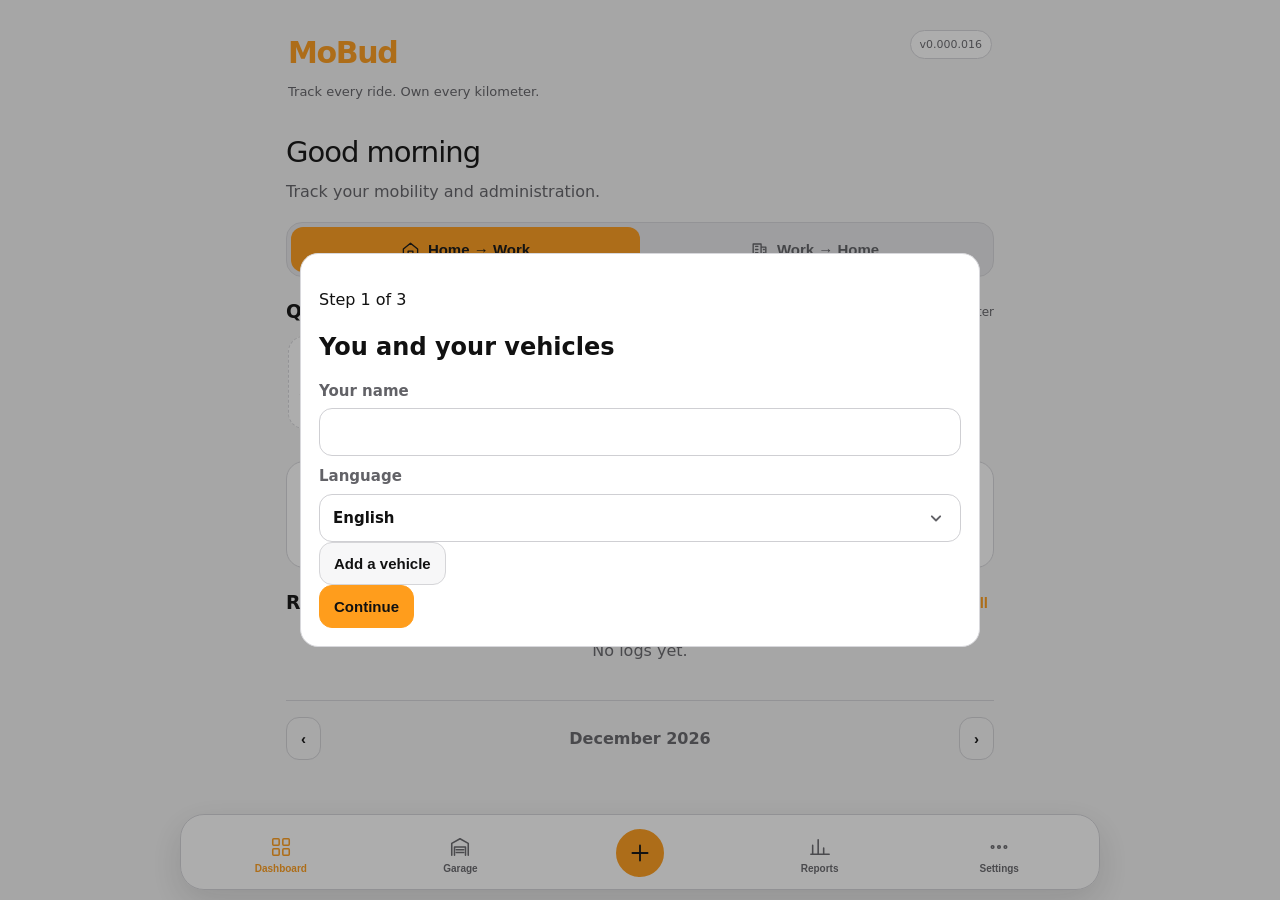
==== commit e5e8590e: "patch mobile layout" ====
--- a/app/index.html
+++ b/app/index.html
@@ -3,9 +3,9 @@
 <head>
 <meta charset="utf-8"><meta name="viewport" content="width=device-width,initial-scale=1,viewport-fit=cover">
 <meta name="referrer" content="no-referrer">
-<meta http-equiv="Permissions-Policy" content="camera=(self), geolocation=(), microphone=(), payment=(), usb=()">
-<meta name="theme-color" content="#111111"><script>(function(){try{var keys=['mobud-production-data-v0.000.009','mobud-production-data-v0.000.008','mobud-production-data-v0.000.007','mobud-production-data-v0.000.006','mobud-production-data'];var pref='system';for(var i=0;i<keys.length;i++){var raw=localStorage.getItem(keys[i]);if(raw){var data=JSON.parse(raw);pref=(data&&data.settings&&data.settings.theme)||'system';break;}}var resolved=pref==='system'?(window.matchMedia&&matchMedia('(prefers-color-scheme: light)').matches?'light':'dark'):pref;document.documentElement.setAttribute('data-theme',resolved);document.documentElement.setAttribute('data-theme-preference',pref);document.documentElement.style.colorScheme=resolved;}catch(e){}})();</script><meta name="apple-mobile-web-app-capable" content="yes"><meta name="apple-mobile-web-app-status-bar-style" content="black-translucent">
-<title>MoBud · v0.000.010</title><link rel="manifest" href="./manifest.json"><link rel="stylesheet" href="./styles.css?v=0109"><style id="desktop-container-hotfix">
+<meta http-equiv="Permissions-Policy" content="camera=(self), geolocation=(self), microphone=(), payment=(), usb=()">
+<meta name="theme-color" content="#ffd34d"><script>(function(){try{var keys=['mobud-production-data-v0.000.009','mobud-production-data-v0.000.008','mobud-production-data-v0.000.007','mobud-production-data-v0.000.006','mobud-production-data'];var pref='system';for(var i=0;i<keys.length;i++){var raw=localStorage.getItem(keys[i]);if(raw){var data=JSON.parse(raw);pref=(data&&data.settings&&data.settings.theme)||'system';break;}}var resolved=pref==='system'?(window.matchMedia&&matchMedia('(prefers-color-scheme: light)').matches?'light':'dark'):pref;document.documentElement.setAttribute('data-theme',resolved);document.documentElement.setAttribute('data-theme-preference',pref);document.documentElement.style.colorScheme=resolved;}catch(e){}})();</script><meta name="apple-mobile-web-app-capable" content="yes"><meta name="apple-mobile-web-app-status-bar-style" content="black-translucent">
+<title>MoBud · v0.000.016</title><link rel="manifest" href="./manifest.json"><link rel="stylesheet" href="./styles.css?v=0172"><style id="desktop-container-hotfix">
 @media (min-width:621px){
   #app.app-shell{width:100%!important;max-width:760px!important;margin-left:auto!important;margin-right:auto!important;}
 }
@@ -39,9 +39,9 @@
 <symbol id="i-receipt" viewBox="0 0 24 24"><path d="M6 3h12v18l-3-2-3 2-3-2-3 2zM9 8h6M9 12h6M9 16h4"/></symbol>
 <symbol id="i-plane" viewBox="0 0 24 24"><path d="M2 16l20-8-7 7v5l-3 1-2-5-4 2z"/></symbol><symbol id="i-helicopter" viewBox="0 0 24 24"><path d="M4 14h13l3-3M7 14l2-5h6l3 5M3 18h15M12 9V5M7 5h10"/></symbol></defs></svg>
 
-<div id="updateBanner" class="update-banner hidden"><strong>New MoBud version available</strong><button id="applyUpdate" class="primary small">Update now</button></div>
+<div id="updateBanner" class="update-banner hidden"><strong>Nieuwe MoBud-cacheversie beschikbaar</strong><p>Download eerst een lokale veiligheidsback-up. Je bevestigt daarna expliciet voor de cache-update wordt toegepast.</p><button id="applyUpdate" class="primary small">Backup & update</button></div>
 <div id="app" class="app-shell">
-<header class="topbar"><div><p class="brand">MoBud</p><p class="tagline"><span data-no-i18n>Track every ride. Own every kilometer.</span></p></div><div class="top-actions"><span class="version-pill">v0.000.010</span></div></header>
+<header class="topbar"><div><p class="brand">MoBud</p><p class="tagline"><span data-no-i18n>Track every ride. Own every kilometer.</span></p></div><div class="top-actions"><span class="version-pill">v0.000.016</span></div></header>
 <main>
 <section id="screen-dashboard" class="screen active">
 <div class="dashboard-intro"><p id="greeting" class="dashboard-greeting">Good morning</p><p class="muted">Track your mobility and administration.</p></div>
@@ -56,27 +56,29 @@
 <form id="tripForm" data-tutorial="trip-form" class="card form active-form"><h2 id="tripFormTitle">Log trip</h2><input type="hidden" id="tripEditId"><label>Date<input type="date" id="tripDate" required></label><label>Vehicle<select id="tripVehicle"></select></label><div class="swap-row"><label>From<select id="tripFrom"></select></label><button type="button" id="swapTrip" class="ghost swap">⇄</button><label>To<select id="tripTo"></select></label></div><label id="tripFromOtherWrap" class="hidden">Other origin<input id="tripFromOther" autocomplete="off" placeholder="Start typing and select an address"><div class="suggestions" id="tripFromOtherSuggestions"></div></label><label id="tripToOtherWrap" class="hidden">Other destination<input id="tripToOther" autocomplete="off" placeholder="Start typing and select an address"><div class="suggestions" id="tripToOtherSuggestions"></div></label><div class="two-col"><label>Distance<input type="number" min="0" step="0.1" id="tripKm" required></label><button type="button" id="calcRoute" class="secondary route-btn">Calculate route</button></div><label>Purpose<select id="tripPurpose"><option value="Commute">Commute</option><option value="Professional">Professional</option><option value="Private">Private</option><option value="Recreational">Recreational</option></select></label><label>Note<textarea id="tripNotes" rows="3"></textarea></label><div class="file-actions"><label class="secondary file-label">Choose file<input type="file" id="tripFile" accept="image/*,.pdf"></label><label class="secondary file-label">Take photo<input type="file" id="tripCamera" accept="image/*" capture="environment"></label></div><div id="tripAttachmentInfo" class="attachment-info hidden"></div><p class="legal-note">Keep the legally valid original ticket or invoice for the required retention period. A MoBud copy does not replace the original.</p><div class="hero-actions"><button class="primary" type="submit">Save trip</button><button id="cancelTripEdit" class="ghost hidden" type="button">Cancel</button></div></form>
 <form id="expenseForm" data-tutorial="expense-form" class="card form"><h2 id="expenseFormTitle">Cost / receipt</h2><input type="hidden" id="expenseEditId"><label>Date<input type="date" id="expenseDate" required></label><label>Vehicle<select id="expenseVehicle"></select></label><label>Category<select id="expenseCategory"><option value="Fuel / charging">Fuel / charging</option><option value="Parking">Parking</option><option value="Train">Train</option><option value="Bus / tram / metro">Bus / tram / metro</option><option value="Maintenance">Maintenance</option><option value="Repair">Repair</option><option value="Fine">Fine</option><option value="Insurance">Insurance</option><option value="Tax">Tax</option><option value="Equipment / clothing">Equipment / clothing</option><option value="Purchase">Purchase</option><option value="Other">Other</option></select></label><label>Amount<input type="number" min="0" step="0.01" id="expenseAmount" required></label><label>Supplier<input id="expenseSupplier"></label><label>Odometer / mileage<input type="number" min="0" step="0.1" id="expenseOdometer"></label><label>Note<textarea id="expenseNotes" rows="3"></textarea></label><div class="file-actions"><label class="secondary file-label">Choose file<input type="file" id="expenseFile" accept="image/*,.pdf"></label><label class="secondary file-label">Take photo<input type="file" id="expenseCamera" accept="image/*" capture="environment"></label></div><div id="expenseAttachmentInfo" class="attachment-info hidden"></div><p class="legal-note">Keep the legally valid original ticket or invoice for the required retention period. A MoBud copy does not replace the original.</p><div class="hero-actions"><button class="primary" type="submit">Save cost</button><button id="cancelExpenseEdit" class="ghost hidden" type="button">Cancel</button></div></form></section>
 
-<section id="screen-calendar" class="screen"><div class="card"><div class="section-head"><button id="calPrev" class="ghost">‹</button><h2 id="calendarTitle"></h2><button id="calNext" class="ghost">›</button></div><div class="calendar-week"><span>Mo</span><span>Tu</span><span>We</span><span>Th</span><span>Fr</span><span>Sa</span><span>Su</span></div><div id="calendarGrid" class="calendar-grid"></div></div><div class="card"><h3 id="selectedDayTitle">Selected day</h3><div id="dayLogs" class="list"></div></div></section>
+<section id="screen-calendar" class="screen"><div class="card"><button id="calendarBack" class="ghost small calendar-back" type="button">← Terug</button><div class="section-head"><button id="calPrev" class="ghost">‹</button><h2 id="calendarTitle"></h2><button id="calNext" class="ghost">›</button></div><div class="calendar-week"><span>Mo</span><span>Tu</span><span>We</span><span>Th</span><span>Fr</span><span>Sa</span><span>Su</span></div><div id="calendarGrid" class="calendar-grid"></div></div><div class="card"><h3 id="selectedDayTitle">Selected day</h3><div id="dayLogs" class="list"></div></div></section>
 
 <section id="screen-garage" data-tutorial="garage-screen" class="screen"><div class="page-header"><div class="section-head"><div><h2>Garage</h2><p class="muted">Manage, filter and maintain your vehicles.</p></div><button id="addVehicleBtn" class="primary small">Add vehicle</button></div><div class="garage-filters"><select id="garageTypeFilter"><option value="all">All vehicle types</option></select><select id="garagePowertrainFilter"><option value="all">All powertrains</option></select></div></div><div id="garageList"></div></section>
 
 <section id="screen-stats" data-tutorial="stats-screen" class="screen"><div class="page-header"><h2>Stats & reports</h2><p class="muted">Local overview. Your mobility data remains on this device or in your own Google Drive.</p></div><div id="statsContent"></div><div class="card"><h3>Export</h3><p class="legal-note">Keep original supporting documents. Reports and uploaded copies are administrative aids only and do not determine tax deductibility.</p><div class="hero-actions"><button id="printReport" class="primary">Print</button><button id="exportPdf" class="secondary">PDF exporteren</button></div><p class="legal-note">Een rapport wordt alleen gemaakt wanneer je zelf op een van deze knoppen drukt. PDF-rapporten worden niet automatisch in Google Drive opgeslagen; je kiest zelf waar je ze bewaart.</p></div></section>
 
-<section id="screen-settings" data-tutorial="settings-screen" class="screen"><div class="page-header"><h2>Setup</h2><p class="muted">Preferences are saved automatically.</p><span id="autosaveStatus" class="autosave-status">Saved</span></div><div class="card"><label>Name<input id="settingName"></label><label>Language<select id="settingLanguage"><option value="en">English</option><option value="nl">Nederlands</option><option value="fr">Français</option><option value="de">Deutsch</option><option value="de-CH">Deutsch (Schweiz)</option><option value="it">Italiano</option><option value="es">Español</option><option value="pt">Português</option><option value="da">Dansk</option><option value="sv">Svenska</option><option value="no">Norsk</option><option value="pl">Polski</option></select></label><label>Country<select id="settingCountry"><option value="BE">Belgium</option><option value="NL">Netherlands</option><option value="FR">France</option><option value="DE">Germany</option><option value="CH">Switzerland</option><option value="IT">Italy</option><option value="ES">Spain</option><option value="PT">Portugal</option><option value="DK">Denmark</option><option value="SE">Sweden</option><option value="NO">Norway</option><option value="PL">Poland</option></select></label><label>Currency<select id="settingCurrency"><option value="€">Euro (€)</option><option value="£">Pound (£)</option><option value="kr">Krona (kr)</option></select></label><label>Distance unit<select id="settingUnit"><option value="km">Kilometres</option><option value="mi">Miles</option></select></label><label>Appearance<select id="settingTheme"><option value="system">Follow system</option><option value="dark">Always dark</option><option value="light">Always light</option></select></label></div>
+<section id="screen-settings" data-tutorial="settings-screen" class="screen"><div class="page-header"><h2>Settings</h2><p class="muted">Preferences are saved automatically.</p><span id="autosaveStatus" class="autosave-status">Saved</span></div><div class="card"><label>Name<input id="settingName"></label><label>Language<select id="settingLanguage"><option value="en">English</option><option value="nl">Nederlands</option><option value="fr">Français</option><option value="de">Deutsch</option><option value="de-CH">Deutsch (Schweiz)</option><option value="it">Italiano</option><option value="es">Español</option><option value="pt">Português</option><option value="da">Dansk</option><option value="sv">Svenska</option><option value="no">Norsk</option><option value="pl">Polski</option></select></label><label>Country<select id="settingCountry"><option value="BE">Belgium</option><option value="NL">Netherlands</option><option value="FR">France</option><option value="DE">Germany</option><option value="CH">Switzerland</option><option value="IT">Italy</option><option value="ES">Spain</option><option value="PT">Portugal</option><option value="DK">Denmark</option><option value="SE">Sweden</option><option value="NO">Norway</option><option value="PL">Poland</option></select></label><label>Currency<select id="settingCurrency"><option value="€">Euro (€)</option><option value="£">Pound (£)</option><option value="kr">Krona (kr)</option></select></label><label>Distance unit<select id="settingUnit"><option value="km">Kilometres</option><option value="mi">Miles</option></select></label><label>Appearance<select id="settingTheme"><option value="system">Follow system</option><option value="dark">Always dark</option><option value="light">Always light</option></select></label></div>
 <div class="card"><h3>Addresses</h3><div id="addressFields"></div></div>
-<div class="card"><h3>Storage & Google Drive</h3><p id="storageStatus" class="muted"></p><p id="lastSyncStatus" class="sync-status hidden">Last sync: never</p><div class="hero-actions drive-actions"><button id="linkDrive" class="secondary">Link Google Drive</button><button id="syncDrive" class="secondary hidden">Synchronise now</button><button id="driveBackupCreate" class="secondary hidden">Backup maken</button><button id="driveBackupImport" class="secondary hidden">Backup importeren</button><button id="exportJson" data-tutorial="backup-export" class="secondary">Gegevensback-up exporteren</button><label class="secondary file-label">Gegevensback-up importeren<input id="importJson" type="file" accept="application/json"></label><button id="disconnectDrive" class="ghost hidden">Disconnect</button></div><p class="legal-note">Automatic sync runs when MoBud opens, after relevant changes and periodically while the app is active. Manual backups are separate recovery points.</p><p class="legal-note">Google Drive is optional. MoBud remains local-first. Your backup stays in your Google account. You manage storage accumulation and retention.</p></div>
+<div class="card"><h3>Storage & Google Drive</h3><p id="storageStatus" class="muted"></p><p id="lastSyncStatus" class="sync-status hidden">Last sync: never</p><div class="hero-actions drive-actions"><button id="linkDrive" class="secondary">Link Google Drive</button><button id="syncDrive" class="secondary hidden">Synchronise now</button><button id="driveBackupCreate" class="secondary hidden">Backup maken</button><button id="driveBackupImport" class="secondary hidden">Backup importeren</button><button id="exportJson" data-tutorial="backup-export" class="secondary">Gegevensback-up exporteren</button><label class="secondary file-label">Gegevensback-up importeren<input id="importJson" type="file" accept="application/json"></label><button id="disconnectDrive" class="ghost hidden">Disconnect</button></div><div class="data-trust-box"><strong>What happens with my data?</strong><p>MoBud stores your mobility data locally on this device. Google Drive is optional and uses your own app data folder. Local and Drive data are merged where possible; MoBud does not sell data and does not use a central trip database.</p></div><p class="legal-note">Automatic sync runs when MoBud opens, after relevant changes and periodically while the app is active. Manual backups are separate recovery points.</p><p class="legal-note">Google Drive is optional. MoBud remains local-first. Your backup stays in your Google account. You manage storage accumulation and retention.</p></div>
 <div class="card"><h3>Old receipt cleanup</h3><p class="muted">Remove only photo and PDF attachments older than a chosen date. Trips, costs, amounts and receipt metadata remain available.</p><label>Remove attachments before<input type="date" id="receiptCleanupDate"></label><p id="receiptCleanupPreview" class="muted">Choose a cutoff date to preview old receipt attachments.</p><button id="cleanupReceipts" class="danger">Clean up old receipts</button><p class="legal-note">This action is permanent and updates the local data and your next Google Drive sync.</p></div>
-<div class="card"><h3>Backup, reports & notifications</h3><label>Commute reminder<select id="commuteReminderMode"><option value="never">Never</option><option value="daily">Every day</option><option value="weekly">Once a week</option></select></label><div id="dailyReminderFields" class="two-col"><label>Daily time<input type="time" id="dailyReminderTime" value="19:00"></label><label>Weekly day<select id="weeklyReminderDay"><option value="0">Sunday</option><option value="1">Monday</option><option value="2">Tuesday</option><option value="3">Wednesday</option><option value="4">Thursday</option><option value="5">Friday</option><option value="6" selected>Saturday</option></select></label></div><label>Weekly time<input type="time" id="weeklyReminderTime" value="10:00"></label><p class="legal-note">Reminders vragen je alleen om ritten, kosten en bonnetjes te controleren. MoBud maakt nooit automatisch een rapport; je genereert het rapport altijd zelf wanneer je gegevens volledig zijn.</p><label>Backup reminder<select id="backupFrequency"><option value="never">Never</option><option value="weekly">Weekly</option><option value="monthly">Monthly</option><option value="yearly">Yearly</option></select></label><label>Report reminder<select id="reportFrequency"><option value="never">Never</option><option value="monthly">Monthly</option><option value="yearly">Yearly</option></select></label><label class="check"><input type="checkbox" id="notifyUpdates"> MoBud updates and announcements</label><button id="checkUpdate" class="secondary">Check update</button></div>
+<div class="retired-reminder-controls hidden" aria-hidden="true"><select id="commuteReminderMode"><option value="never" selected>Never</option></select><input type="time" id="dailyReminderTime" value="19:00"><select id="weeklyReminderDay"><option value="6" selected>Saturday</option></select><input type="time" id="weeklyReminderTime" value="10:00"><select id="backupFrequency"><option value="never" selected>Never</option></select><select id="reportFrequency"><option value="never" selected>Never</option></select><input type="checkbox" id="notifyUpdates"></div>
+<div class="card update-check-card"><h3>Updates</h3><p class="muted">Controleer manueel of er een nieuwe MoBud-cacheversie klaarstaat.</p><button id="checkUpdate" class="secondary">Controleer updates</button></div>
 <div class="card"><h3>Mobility providers</h3><p class="muted">Official national and regional operators for your selected country.</p><div id="mobilityProviderList" class="provider-list"></div></div><div class="card"><h3>Help & FAQ</h3><button id="replayTutorial" class="secondary">Replay tutorial</button><div id="faqList" class="faq-list"></div></div>
 <div class="card"><h3>Feedback</h3><a class="secondary link-btn" href="mailto:studiosampersand@gmail.com?subject=MoBud%20idea">Send an idea</a><button id="requestBtn" class="secondary">Send request</button><button id="bugBtn" class="secondary">Report bug</button></div>
-<div class="card support-card"><h3>A Studio Sampersand project</h3><p class="muted">No subscription, no adverts and no hidden revenue model — simply freeware to make your mobility administration easier. Want to support frequent updates? Buying me a coffee is entirely optional.</p><a class="secondary link-btn" href="https://buymeacoffee.com/studiosampersand" target="_blank" rel="noopener noreferrer">Buy me a coffee</a></div></section>
+<div class="support-card"><p class="muted">No subscription, no adverts and no hidden revenue model — simply freeware to make your mobility administration easier. Want to support frequent updates? Buying me a coffee is entirely optional.</p><a class="secondary link-btn" href="https://buymeacoffee.com/studiosampersand" target="_blank" rel="noopener noreferrer">Buy me a coffee</a></div></section>
 </main>
-<nav class="bottom-nav"><button class="nav active" data-screen="dashboard"><svg><use href="#i-grid"/></svg><span>Dashboard</span></button><button class="nav" data-screen="garage" data-tutorial="nav-garage"><svg><use href="#i-garage"/></svg><span>Garage</span></button><button class="nav nav-add" data-screen="log" data-tutorial="nav-log"><svg><use href="#i-plus"/></svg><span>Log</span></button><button class="nav" data-screen="stats" data-tutorial="nav-stats"><svg><use href="#i-chart"/></svg><span>Reports</span></button><button class="nav" data-screen="settings" data-tutorial="nav-settings"><svg><use href="#i-more"/></svg><span>More</span></button></nav>
+<nav class="bottom-nav"><button class="nav active" data-screen="dashboard"><svg><use href="#i-grid"/></svg><span>Dashboard</span></button><button class="nav" data-screen="garage" data-tutorial="nav-garage"><svg><use href="#i-garage"/></svg><span>Garage</span></button><button class="nav nav-add" data-screen="log" data-tutorial="nav-log"><svg><use href="#i-plus"/></svg><span>Log</span></button><button class="nav" data-screen="stats" data-tutorial="nav-stats"><svg><use href="#i-chart"/></svg><span>Reports</span></button><button class="nav" data-screen="settings" data-tutorial="nav-settings"><svg><use href="#i-more"/></svg><span>Settings</span></button></nav>
 </div>
-<div id="onboarding" class="modal hidden"><div class="modal-card"><div id="onboardingStep1" class="onboard-step"><p class="eyebrow">Step 1 of 3</p><h2>You and your vehicles</h2><label>Your name<input id="onboardName"></label><label>Language<select id="onboardLanguage"><option value="en">English</option><option value="nl">Nederlands</option><option value="fr">Français</option><option value="de">Deutsch</option><option value="de-CH">Deutsch (Schweiz)</option><option value="it">Italiano</option><option value="es">Español</option><option value="pt">Português</option><option value="da">Dansk</option><option value="sv">Svenska</option><option value="no">Norsk</option><option value="pl">Polski</option></select></label><div id="onboardVehicles"></div><button id="onboardAddVehicle" class="secondary">Add a vehicle</button><div class="modal-actions"><button id="onboardNext1" class="primary">Continue</button></div></div><div id="onboardingStep2" class="onboard-step hidden"><p class="eyebrow">Step 2 of 3</p><h2>Choose where your data lives</h2><p>MoBud is free, ad-free and does not store your trips, costs, addresses or files on MoBud servers.</p><label class="choice"><input type="radio" name="storageChoice" value="local" checked><strong>Keep everything local</strong><span>Only this device. Losing it or clearing browser data can erase your records.</span></label><label class="choice"><input type="radio" name="storageChoice" value="drive"><strong>Use Google Drive</strong><span>Back up to your own Drive and access the same backup on other devices. You manage Drive storage accumulation.</span></label><div class="modal-actions"><button id="onboardBack2" class="ghost">Back</button><button id="onboardNext2" class="primary">Continue</button></div></div><div id="onboardingStep3" class="onboard-step hidden"><p class="eyebrow">Step 3 of 3</p><h2>Reminders</h2><label>Commute reminder<select id="onboardCommuteReminder"><option value="never">No commute reminder</option><option value="daily">Every day at 19:00</option><option value="weekly">Saturday at 10:00</option></select></label><label>Backup reminder<select id="onboardBackup"><option value="never">No reminders</option><option value="weekly">Weekly</option><option value="monthly">Monthly</option><option value="yearly">Yearly</option></select></label><label>Report reminder<select id="onboardReport"><option value="never">No reminders</option><option value="monthly">Monthly</option><option value="yearly">Yearly</option></select></label><label class="check"><input type="checkbox" id="onboardNotify"> MoBud updates and announcements</label><div class="modal-actions"><button id="onboardBack3" class="ghost">Back</button><button id="finishOnboarding" class="primary">Enter MoBud</button></div></div></div></div>
-<div id="vehicleModal" class="modal hidden"><form id="vehicleForm" class="modal-card"><h2 id="vehicleFormTitle">Add vehicle</h2><input type="hidden" id="vehicleId"><div class="two-col"><label>Type<select id="vehicleType"><option value="bicycle">Bicycle</option><option value="ebike">Electric bicycle</option><option value="speed_pedelec">Speed pedelec</option><option value="car">Car</option><option value="van">Van</option><option value="motorcycle">Motorcycle</option><option value="scooter">Scooter / moped</option><option value="plane">Plane</option><option value="helicopter">Helicopter</option><option value="other">Other vehicle</option></select></label><label>Powertrain / fuel<select id="vehiclePowertrain"><option value="not_applicable">Not applicable</option><option value="electric">Electric</option><option value="petrol">Petrol</option><option value="diesel">Diesel</option><option value="hybrid_petrol">Hybrid petrol</option><option value="hybrid_diesel">Hybrid diesel</option><option value="plug_in_hybrid">Plug-in hybrid</option><option value="lpg">LPG</option><option value="cng">CNG</option><option value="hydrogen">Hydrogen</option><option value="other">Other</option></select></label></div><label>Display name<input id="vehicleName" required placeholder="Lease bicycle work"></label><div class="two-col"><label>Brand<input id="vehicleBrand"></label><label>Model<input id="vehicleModel"></label></div><label>Current odometer / mileage<input type="number" min="0" step="0.1" id="vehicleCurrentOdometer" placeholder="e.g. 50124"></label><label class="check"><input type="checkbox" id="vehicleDefault"> Default vehicle of this type</label><details><summary>Optional details</summary><label>Bought from<input id="vehicleBoughtFrom"></label><label>Seller website<input type="url" id="vehicleSellerUrl"></label><button type="button" class="ghost small metadata-button" data-fetch-partner="seller" data-url-input="vehicleSellerUrl">Retrieve public contact details</button><label>Seller phone<input id="vehicleSellerPhone"></label><label>Seller address<input id="vehicleSellerAddress"></label><label>Lease partner<input id="vehicleLeasePartner"></label><label>Lease partner website<input type="url" id="vehicleLeaseUrl"></label><button type="button" class="ghost small metadata-button" data-fetch-partner="lease" data-url-input="vehicleLeaseUrl">Retrieve public contact details</button><label>Lease phone<input id="vehicleLeasePhone"></label><label>Lease address<input id="vehicleLeaseAddress"></label><div class="two-col"><label>Lease start<input type="date" id="vehicleLeaseStart"></label><label>Lease end<input type="date" id="vehicleLeaseEnd"></label></div><label>Maintenance provider<input id="vehicleMaintenanceProvider"></label><label>Maintenance website<input type="url" id="vehicleMaintenanceUrl"></label><button type="button" class="ghost small metadata-button" data-fetch-partner="maintenance" data-url-input="vehicleMaintenanceUrl">Retrieve public contact details</button><label>Maintenance contact<input id="vehicleMaintenanceContact"></label><label>Maintenance address<input id="vehicleMaintenanceAddress"></label><label>Insurance provider<input id="vehicleInsurance"></label><label>Insurance website<input type="url" id="vehicleInsuranceUrl"></label><button type="button" class="ghost small metadata-button" data-fetch-partner="insurance" data-url-input="vehicleInsuranceUrl">Retrieve public contact details</button><label>Insurance phone<input id="vehicleInsurancePhone"></label><label>Insurance address<input id="vehicleInsuranceAddress"></label><div class="two-col"><label>Maintenance every months<input type="number" min="0" id="vehicleMaintenanceMonths"></label><label>Maintenance every km<input type="number" min="0" id="vehicleMaintenanceKm"></label></div></details><div class="modal-actions"><button id="cancelVehicle" type="button" class="ghost">Cancel</button><button class="primary" type="submit">Save vehicle</button></div></form></div>
+<div id="onboarding" class="modal hidden"><div class="modal-card"><div id="onboardingStep1" class="onboard-step"><p class="eyebrow">Step 1 of 3</p><h2>You and your vehicles</h2><label>Your name<input id="onboardName"></label><label>Language<select id="onboardLanguage"><option value="en">English</option><option value="nl">Nederlands</option><option value="fr">Français</option><option value="de">Deutsch</option><option value="de-CH">Deutsch (Schweiz)</option><option value="it">Italiano</option><option value="es">Español</option><option value="pt">Português</option><option value="da">Dansk</option><option value="sv">Svenska</option><option value="no">Norsk</option><option value="pl">Polski</option></select></label><div id="onboardVehicles"></div><button id="onboardAddVehicle" class="secondary">Add a vehicle</button><div class="modal-actions"><button id="onboardNext1" class="primary">Continue</button></div></div><div id="onboardingStep2" class="onboard-step hidden"><p class="eyebrow">Step 2 of 3</p><h2>Choose where your data lives</h2><p>MoBud is free, ad-free and does not store your trips, costs, addresses or files on MoBud servers.</p><label class="choice"><input type="radio" name="storageChoice" value="local" checked><strong>Keep everything local</strong><span>Only this device. Losing it or clearing browser data can erase your records.</span></label><label class="choice"><input type="radio" name="storageChoice" value="drive"><strong>Use Google Drive</strong><span>Back up to your own Drive and access the same backup on other devices. You manage Drive storage accumulation.</span></label><div class="modal-actions"><button id="onboardBack2" class="ghost">Back</button><button id="onboardNext2" class="primary">Continue</button></div></div><div id="onboardingStep3" class="onboard-step hidden"><p class="eyebrow">Step 3 of 3</p><h2>Local reminders</h2><p>MoBud keeps reminders local. You will not receive phone notifications when the app is closed. Instead, MoBud shows reminder modals when you open the app.</p><div class="retired-reminder-controls" aria-hidden="true"><select id="onboardCommuteReminder"><option value="never" selected>No commute reminder</option></select><select id="onboardBackup"><option value="never" selected>No reminders</option></select><select id="onboardReport"><option value="never" selected>No reminders</option></select><input type="checkbox" id="onboardNotify"></div><div class="modal-actions"><button id="onboardBack3" class="ghost">Back</button><button id="finishOnboarding" class="primary">Enter MoBud</button></div></div></div></div>
+<div id="vehicleModal" class="modal hidden"><form id="vehicleForm" class="modal-card"><h2 id="vehicleFormTitle">Add vehicle</h2><input type="hidden" id="vehicleId"><div class="two-col"><label>Type<select id="vehicleType"><option value="bicycle">Bicycle</option><option value="ebike">Electric bicycle</option><option value="speed_pedelec">Speed pedelec</option><option value="car">Car</option><option value="van">Van</option><option value="motorcycle">Motorcycle</option><option value="scooter">Scooter / moped</option><option value="plane">Plane</option><option value="helicopter">Helicopter</option><option value="other">Other vehicle</option></select></label><label>Powertrain / fuel<select id="vehiclePowertrain"><option value="not_applicable">Not applicable</option><option value="electric">Electric</option><option value="petrol">Petrol</option><option value="diesel">Diesel</option><option value="hybrid_petrol">Hybrid petrol</option><option value="hybrid_diesel">Hybrid diesel</option><option value="plug_in_hybrid">Plug-in hybrid</option><option value="lpg">LPG</option><option value="cng">CNG</option><option value="hydrogen">Hydrogen</option><option value="other">Other</option></select></label></div><label>Display name<input id="vehicleName" required placeholder="Lease bicycle work"></label><div class="two-col"><label>Brand<input id="vehicleBrand"></label><label>Model<input id="vehicleModel"></label></div><label>Current odometer / mileage<input type="number" min="0" step="0.1" id="vehicleCurrentOdometer" placeholder="e.g. 50124"></label><label class="check"><input type="checkbox" id="vehicleDefault"> Default vehicle of this type</label><details><summary>Optional details</summary><label>Bought from<input id="vehicleBoughtFrom"></label><label>Seller website<input type="url" id="vehicleSellerUrl"></label><button type="button" class="ghost small metadata-button" data-fetch-partner="seller" data-url-input="vehicleSellerUrl">Retrieve public contact details</button><label>Seller phone<input id="vehicleSellerPhone"></label><label>Seller address<input id="vehicleSellerAddress"></label><label>Lease partner<input id="vehicleLeasePartner"></label><label>Lease partner website<input type="url" id="vehicleLeaseUrl"></label><button type="button" class="ghost small metadata-button" data-fetch-partner="lease" data-url-input="vehicleLeaseUrl">Retrieve public contact details</button><label>Lease phone<input id="vehicleLeasePhone"></label><label>Lease address<input id="vehicleLeaseAddress"></label><div class="two-col"><label>Lease start<input type="date" id="vehicleLeaseStart"></label><label>Lease end<input type="date" id="vehicleLeaseEnd"></label></div><label>Maintenance provider<input id="vehicleMaintenanceProvider"></label><label>Maintenance website<input type="url" id="vehicleMaintenanceUrl"></label><button type="button" class="ghost small metadata-button" data-fetch-partner="maintenance" data-url-input="vehicleMaintenanceUrl">Retrieve public contact details</button><label>Maintenance contact<input id="vehicleMaintenanceContact"></label><label>Maintenance address<input id="vehicleMaintenanceAddress"></label><label>Insurance provider<input id="vehicleInsurance"></label><label>Insurance website<input type="url" id="vehicleInsuranceUrl"></label><button type="button" class="ghost small metadata-button" data-fetch-partner="insurance" data-url-input="vehicleInsuranceUrl">Retrieve public contact details</button><label>Insurance phone<input id="vehicleInsurancePhone"></label><label>Insurance address<input id="vehicleInsuranceAddress"></label><div class="two-col"><label>First maintenance at km<input type="number" min="0" id="vehicleFirstMaintenanceKm"></label><label>First maintenance by date<input type="date" id="vehicleFirstMaintenanceDate"></label></div><div class="two-col"><label>Maintenance every months<input type="number" min="0" id="vehicleMaintenanceMonths"></label><label>Maintenance every km<input type="number" min="0" id="vehicleMaintenanceKm"></label></div></details><div class="modal-actions"><button id="cancelVehicle" type="button" class="ghost">Cancel</button><button class="primary" type="submit">Save vehicle</button></div></form></div>
 <div id="tutorial" class="tutorial hidden"><div id="tutorialSpot" class="tutorial-spot"></div><div class="tutorial-card"><p id="tutorialCount" class="eyebrow"></p><h3 id="tutorialTitle"></h3><p id="tutorialText"></p><div class="modal-actions"><button id="tutorialSkip" class="ghost">Skip</button><button id="tutorialNext" class="primary">Next</button></div></div></div>
 <div id="otherDeviceModal" class="modal hidden"><div class="modal-card warning-modal"><h2>MoBud staat ook open op een ander apparaat</h2><p id="otherDeviceText">Je info staat nog open op een ander apparaat. Sluit deze eerst af voor je hier verdergaat om dataconflicten te vermijden.</p><div class="modal-actions"><button id="otherDeviceRecheck" class="secondary" type="button">Ander apparaat sluiten en opnieuw controleren</button><button id="otherDeviceContinue" class="ghost" type="button">Toch doorgaan</button></div></div></div>
 <div id="feedbackModal" class="modal hidden"><form id="feedbackForm" class="modal-card"><h2 id="feedbackTitle">Report</h2><input type="hidden" id="feedbackType"><label>Title<input id="feedbackSubject" required></label><label>Description<textarea id="feedbackDescription" rows="5" required></textarea></label><label>Severity<select id="feedbackSeverity"><option value="Cosmetic">Cosmetic</option><option value="Annoying">Annoying</option><option value="Feature unusable">Feature unusable</option><option value="Data-loss risk">Data-loss risk</option><option value="App unusable">App unusable</option></select></label><label>Email (optional)<input type="email" id="feedbackEmail"></label><label class="check"><input type="checkbox" id="feedbackContact"> You may contact me</label><p class="legal-note">Do not include addresses, receipts, vehicle identifiers or other private data.</p><div class="modal-actions"><button type="button" id="cancelFeedback" class="ghost">Cancel</button><button class="primary" type="submit">Send</button></div></form></div>
-<div id="toast" class="toast hidden"></div><script src="config.js?v=0109"></script><script src="i18n.js?v=0109"></script><script src="pdf-lib.min.js?v=0109"></script><script src="app.js?v=0109"></script>
+<div id="toast" class="toast hidden"></div><script src="config.js?v=0172"></script><script src="i18n.js?v=0172"></script><script src="pdf-lib.min.js?v=0172"></script><script src="app.js?v=0172"></script>
+<!-- Cloudflare Web Analytics --><script type='module' src='https://static.cloudflareinsights.com/beacon.min.js' data-cf-beacon='{"token": "3550e24122a64e3e824a19b1f91f1723"}'></script><!-- End Cloudflare Web Analytics -->
 </body></html>
--- a/app/styles.css
+++ b/app/styles.css
@@ -352,3 +352,94 @@
 
 /* v0.000.010 final7 release polish */
 .file-actions{align-items:stretch}.file-actions .file-label{height:44px;min-height:44px;box-sizing:border-box;line-height:1;margin:0}.impact-group{padding:12px 0;border-top:1px solid var(--line)}.impact-group:first-of-type{border-top:0;padding-top:4px}.impact-group h4{margin:0 0 9px;font-size:14px}.impact-assumptions{border-top:1px solid var(--line);padding-top:12px;margin-top:8px}
+
+
+/* v0.000.016 safe feature update */
+body::before{content:"";position:fixed;inset:-20%;z-index:-1;pointer-events:none;background:radial-gradient(circle at 16% 0%,rgba(255,211,77,.22),transparent 34%),radial-gradient(circle at 90% 10%,rgba(255,157,28,.16),transparent 28%),linear-gradient(180deg,rgba(255,211,77,.08),transparent 38%)}
+.update-banner p{margin:4px 0 10px;color:var(--muted);font-size:13px}.retired-reminder-controls{display:none!important}.data-trust-box{border:1px solid rgba(255,211,77,.35);background:rgba(255,211,77,.08);border-radius:16px;padding:14px;margin:12px 0}.data-trust-box p{margin:6px 0 0;color:var(--muted)}
+.refined-garage-card{display:grid;gap:14px}.garage-card-head{align-items:flex-start}.odometer-highlight{border:1px solid var(--line);border-radius:18px;padding:14px;background:rgba(255,255,255,.045)}.odometer-highlight small{display:block;color:var(--muted);font-weight:800;text-transform:uppercase;letter-spacing:.05em}.odometer-highlight strong{font-size:24px}.vehicle-month-cards{display:grid;grid-template-columns:repeat(3,minmax(0,1fr));gap:10px}.vehicle-month-cards button{text-align:left;border:1px solid var(--line);border-radius:18px;padding:12px;background:rgba(255,255,255,.055);color:inherit}.vehicle-month-cards button strong{display:block;font-size:20px;margin:4px 0}.vehicle-month-cards button small,.vehicle-month-cards button span{color:var(--muted);font-size:12px}.garage-context-actions,.partner-actions,.mini-actions{display:flex;gap:8px;flex-wrap:wrap}.parking-strip{border:1px dashed rgba(255,211,77,.45);border-radius:16px;padding:12px;background:rgba(255,211,77,.07)}.parking-strip strong,.parking-strip small{display:block}.parking-strip small{color:var(--muted);margin:3px 0 8px}.inactive-vehicles{margin-top:16px}.inactive-vehicles summary{cursor:pointer;padding:14px;border:1px solid var(--line);border-radius:16px;font-weight:800}.inactive-vehicle-card{opacity:.82}.danger-zone{border-top:1px solid var(--line);padding-top:12px}.log-row{border-left:4px solid transparent}.log-trip{border-left-color:#ffd34d}.log-receipt{border-left-color:#9b9b9f}.log-combo{border-left-color:#ff9d1c}.cal-day.cal-trip{box-shadow:inset 0 -4px 0 #ffd34d}.cal-day.cal-receipt{box-shadow:inset 0 -4px 0 #9b9b9f}.cal-day.cal-combo{box-shadow:inset 0 -4px 0 #ff9d1c}.reminder-card{position:relative}.modal-x{position:absolute;right:14px;top:10px;border:0;background:transparent;color:inherit;font-size:28px;line-height:1;cursor:pointer}.local-reminder-info ul{padding-left:20px}
+@media(max-width:620px){.vehicle-month-cards{grid-template-columns:1fr}.garage-context-actions>*{flex:1 1 100%}.partner-actions>*{flex:1 1 100%}}
+html[data-theme="light"] .data-trust-box{background:#fff8df!important;border-color:#f2cf58!important}html[data-theme="light"] .vehicle-month-cards button,html[data-theme="light"] .odometer-highlight{background:#fff!important}
+
+/* v0.000.016 final beta polish */
+.vehicle-default-block{display:block;width:max-content;margin-top:7px}.calendar-back{margin-bottom:12px}.support-card{margin:18px 0;padding:2px 0 10px;background:transparent;border:0;box-shadow:none}.support-card .link-btn{margin-top:8px}.update-check-card{border-style:dashed}.modal-card button:disabled{opacity:.45;cursor:not-allowed}.quick-trip-modal .modal-card{max-width:520px}.vehicle-month-cards button:hover,.analysis-toggle:hover{border-color:var(--accent);box-shadow:0 0 0 1px rgba(255,157,28,.18)}
+
+
+/* v0.000.016 hotfix 0171 — Garage button typography consistency */
+#screen-garage .garage-card .mini-actions button,
+#screen-garage .garage-card .garage-context-actions button,
+#screen-garage .garage-card .partner-actions button,
+#screen-garage .garage-card .danger-zone button,
+#screen-garage .garage-card .parking-strip button,
+#screen-garage .garage-card .secondary,
+#screen-garage .garage-card .ghost,
+#screen-garage .garage-card .danger,
+#screen-garage .garage-card .link-btn {
+  font-size: 13px !important;
+  line-height: 1.22 !important;
+  font-weight: 800 !important;
+  letter-spacing: -0.01em;
+  text-align: center;
+}
+#screen-garage .garage-card .small,
+#screen-garage .garage-card button.small {
+  font-size: 13px !important;
+  line-height: 1.22 !important;
+  padding: 9px 12px !important;
+}
+#screen-garage .garage-context-actions > *,
+#screen-garage .partner-actions > * {
+  min-height: 46px;
+  display: inline-flex;
+  align-items: center;
+  justify-content: center;
+  white-space: normal;
+}
+#screen-garage .mini-actions > * {
+  min-height: 34px;
+  display: inline-flex;
+  align-items: center;
+  justify-content: center;
+}
+@media(max-width:620px){
+  #screen-garage .garage-card .mini-actions button,
+  #screen-garage .garage-card .garage-context-actions button,
+  #screen-garage .garage-card .partner-actions button {
+    font-size: 13px !important;
+  }
+}
+
+
+/* v0.000.016 hotfix 0172 — force mobile garage action typography parity */
+#screen-garage .garage-card button,
+#screen-garage .garage-card .secondary,
+#screen-garage .garage-card .ghost,
+#screen-garage .garage-card .danger,
+#screen-garage .garage-card .link-btn {
+  font-size: 14px !important;
+  line-height: 1.28 !important;
+  font-weight: 800 !important;
+  letter-spacing: -0.01em;
+}
+#screen-garage .garage-card .small,
+#screen-garage .garage-card button.small {
+  font-size: 14px !important;
+  line-height: 1.28 !important;
+}
+#screen-garage .garage-context-actions > button,
+#screen-garage .partner-actions > button {
+  min-height: 48px;
+}
+#screen-garage .mini-actions > button {
+  min-height: 36px;
+}
+@media(max-width:620px){
+  #screen-garage .garage-card button,
+  #screen-garage .garage-card .secondary,
+  #screen-garage .garage-card .ghost,
+  #screen-garage .garage-card .danger,
+  #screen-garage .garage-card .link-btn {
+    font-size: 14px !important;
+    line-height: 1.28 !important;
+  }
+}
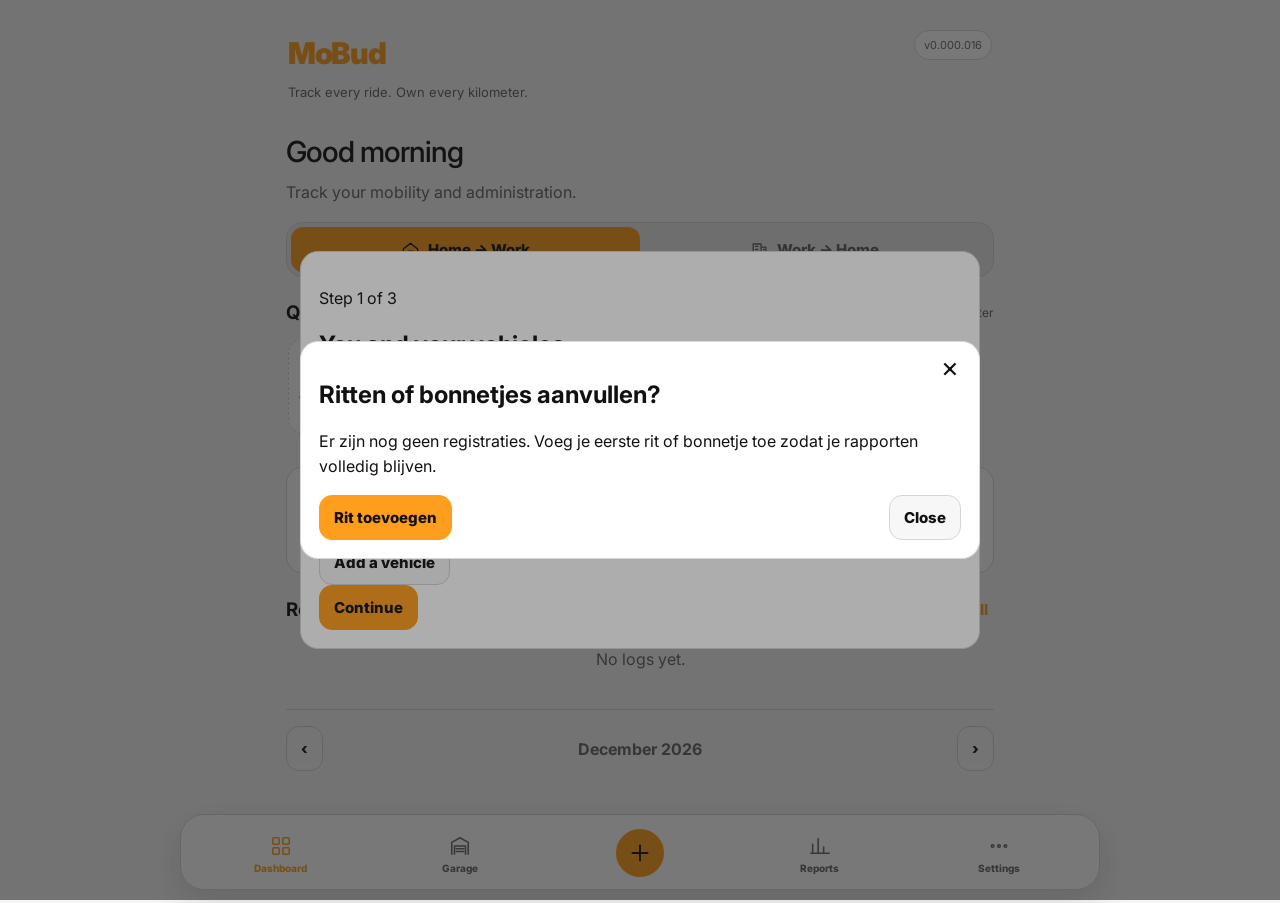
==== commit 42600d5b: "new font introduction + patch visual layout garage mobile" ====
--- a/app/index.html
+++ b/app/index.html
@@ -5,12 +5,15 @@
 <meta name="referrer" content="no-referrer">
 <meta http-equiv="Permissions-Policy" content="camera=(self), geolocation=(self), microphone=(), payment=(), usb=()">
 <meta name="theme-color" content="#ffd34d"><script>(function(){try{var keys=['mobud-production-data-v0.000.009','mobud-production-data-v0.000.008','mobud-production-data-v0.000.007','mobud-production-data-v0.000.006','mobud-production-data'];var pref='system';for(var i=0;i<keys.length;i++){var raw=localStorage.getItem(keys[i]);if(raw){var data=JSON.parse(raw);pref=(data&&data.settings&&data.settings.theme)||'system';break;}}var resolved=pref==='system'?(window.matchMedia&&matchMedia('(prefers-color-scheme: light)').matches?'light':'dark'):pref;document.documentElement.setAttribute('data-theme',resolved);document.documentElement.setAttribute('data-theme-preference',pref);document.documentElement.style.colorScheme=resolved;}catch(e){}})();</script><meta name="apple-mobile-web-app-capable" content="yes"><meta name="apple-mobile-web-app-status-bar-style" content="black-translucent">
-<title>MoBud · v0.000.016</title><link rel="manifest" href="./manifest.json"><link rel="stylesheet" href="./styles.css?v=0172"><style id="desktop-container-hotfix">
+<title>MoBud · v0.000.016</title><link rel="manifest" href="./manifest.json"><link rel="stylesheet" href="./styles.css?v=0174"><style id="desktop-container-hotfix">
 @media (min-width:621px){
   #app.app-shell{width:100%!important;max-width:760px!important;margin-left:auto!important;margin-right:auto!important;}
 }
 </style>
 <script src="https://accounts.google.com/gsi/client" async defer></script>
+<link rel="preconnect" href="https://fonts.googleapis.com">
+<link rel="preconnect" href="https://fonts.gstatic.com" crossorigin>
+<link href="https://fonts.googleapis.com/css2?family=Inter:wght@100..900&display=swap" rel="stylesheet">
 </head>
 <body>
 <div id="installBanner" class="install-banner hidden" role="region" aria-label="Install MoBud">
@@ -79,6 +82,6 @@
 <div id="tutorial" class="tutorial hidden"><div id="tutorialSpot" class="tutorial-spot"></div><div class="tutorial-card"><p id="tutorialCount" class="eyebrow"></p><h3 id="tutorialTitle"></h3><p id="tutorialText"></p><div class="modal-actions"><button id="tutorialSkip" class="ghost">Skip</button><button id="tutorialNext" class="primary">Next</button></div></div></div>
 <div id="otherDeviceModal" class="modal hidden"><div class="modal-card warning-modal"><h2>MoBud staat ook open op een ander apparaat</h2><p id="otherDeviceText">Je info staat nog open op een ander apparaat. Sluit deze eerst af voor je hier verdergaat om dataconflicten te vermijden.</p><div class="modal-actions"><button id="otherDeviceRecheck" class="secondary" type="button">Ander apparaat sluiten en opnieuw controleren</button><button id="otherDeviceContinue" class="ghost" type="button">Toch doorgaan</button></div></div></div>
 <div id="feedbackModal" class="modal hidden"><form id="feedbackForm" class="modal-card"><h2 id="feedbackTitle">Report</h2><input type="hidden" id="feedbackType"><label>Title<input id="feedbackSubject" required></label><label>Description<textarea id="feedbackDescription" rows="5" required></textarea></label><label>Severity<select id="feedbackSeverity"><option value="Cosmetic">Cosmetic</option><option value="Annoying">Annoying</option><option value="Feature unusable">Feature unusable</option><option value="Data-loss risk">Data-loss risk</option><option value="App unusable">App unusable</option></select></label><label>Email (optional)<input type="email" id="feedbackEmail"></label><label class="check"><input type="checkbox" id="feedbackContact"> You may contact me</label><p class="legal-note">Do not include addresses, receipts, vehicle identifiers or other private data.</p><div class="modal-actions"><button type="button" id="cancelFeedback" class="ghost">Cancel</button><button class="primary" type="submit">Send</button></div></form></div>
-<div id="toast" class="toast hidden"></div><script src="config.js?v=0172"></script><script src="i18n.js?v=0172"></script><script src="pdf-lib.min.js?v=0172"></script><script src="app.js?v=0172"></script>
+<div id="toast" class="toast hidden"></div><script src="config.js?v=0174"></script><script src="i18n.js?v=0174"></script><script src="pdf-lib.min.js?v=0174"></script><script src="app.js?v=0174"></script>
 <!-- Cloudflare Web Analytics --><script type='module' src='https://static.cloudflareinsights.com/beacon.min.js' data-cf-beacon='{"token": "3550e24122a64e3e824a19b1f91f1723"}'></script><!-- End Cloudflare Web Analytics -->
 </body></html>
--- a/app/styles.css
+++ b/app/styles.css
@@ -278,7 +278,7 @@
 .report-filter{margin-bottom:14px}.report-filter .section-head{margin-bottom:10px}.report-filter-chips{display:flex;flex-wrap:wrap;gap:8px}.report-filter-chips button{border:1px solid var(--line);background:var(--surface-2);color:var(--text);border-radius:999px;padding:9px 13px;font-weight:800}.report-filter-chips button.active{background:var(--accent);border-color:var(--accent);color:#151515}.report-custom-range{display:grid;grid-template-columns:1fr 1fr;gap:10px;margin-top:12px}.analysis-card{padding:0;overflow:hidden}.analysis-toggle{width:100%;border:0;background:transparent;color:var(--text);padding:18px 20px;text-align:left}.analysis-toggle strong{display:flex;align-items:center;gap:10px}.analysis-toggle i{font-style:normal;color:var(--accent);font-size:1.35rem;line-height:1}.analysis-details{padding:0 20px 18px}.analysis-bar{height:12px;border-radius:999px;overflow:hidden;display:flex;background:var(--surface-3);margin:0 0 12px}.analysis-bar span{height:100%;min-width:2px}.analysis-list{display:grid}.analysis-list-row{display:grid;grid-template-columns:38px minmax(0,1fr) auto;align-items:center;gap:12px;padding:10px 0;border-bottom:1px solid var(--line)}.analysis-list-row:last-child{border-bottom:0}.analysis-list-row strong{text-align:right;white-space:nowrap}.analysis-list-row small{display:block;color:var(--muted);font-size:.72rem;margin-top:2px}.usage-legend-row strong{display:grid;text-align:right}.usage-legend-row strong small{font-size:.72rem;color:var(--muted);font-weight:650;margin-top:2px}.report-section-title>strong{white-space:nowrap;font-size:.9rem}.print-report-root{display:none}
 @media(max-width:560px){.report-custom-range{grid-template-columns:1fr}.report-section-title{align-items:flex-start}.report-section-title>strong{font-size:.8rem}}
 @media print{
-  @page{size:A4;margin:12mm}body>*:not(#printReportRoot){display:none!important}#printReportRoot{display:block!important;color:#111;background:#fff;font-family:Arial,sans-serif}.print-report-page,.print-receipt-page{break-after:page;page-break-after:always;min-height:270mm}.print-report-page h1{font-size:25pt;margin:0 0 8mm}.print-report-page h2,.print-receipt-page h2{font-size:16pt;margin:8mm 0 4mm}.print-kpis{display:grid;grid-template-columns:repeat(4,1fr);gap:4mm;margin:8mm 0}.print-kpis>div{border:1px solid #bbb;border-radius:3mm;padding:4mm}.print-kpis span{display:block;color:#555;font-size:9pt}.print-kpis strong{font-size:15pt}.print-report-page table{width:100%;border-collapse:collapse}.print-report-page th,.print-report-page td{border-bottom:1px solid #ccc;padding:3mm;text-align:left}.print-report-page th:nth-child(n+2),.print-report-page td:nth-child(n+2){text-align:right}.print-receipt-page{display:flex;flex-direction:column}.print-receipt-head{height:24mm}.print-receipt-head h2{margin:0 0 2mm}.print-receipt-head p{margin:0;color:#444}.print-receipt-frame{width:100%;height:238mm;border:1px solid #bbb;display:flex;align-items:center;justify-content:center;overflow:hidden;background:#fff}.print-receipt-frame img{width:100%;height:100%;object-fit:contain}.print-receipt-frame object{width:100%;height:100%;border:0}.print-receipt-page:last-child{break-after:auto;page-break-after:auto}
+  @page{size:A4;margin:12mm}body>*:not(#printReportRoot){display:none!important}#printReportRoot{display:block!important;color:#111;background:#fff;font-family:Inter,ui-sans-serif,system-ui,-apple-system,BlinkMacSystemFont,"Segoe UI",sans-serif}.print-report-page,.print-receipt-page{break-after:page;page-break-after:always;min-height:270mm}.print-report-page h1{font-size:25pt;margin:0 0 8mm}.print-report-page h2,.print-receipt-page h2{font-size:16pt;margin:8mm 0 4mm}.print-kpis{display:grid;grid-template-columns:repeat(4,1fr);gap:4mm;margin:8mm 0}.print-kpis>div{border:1px solid #bbb;border-radius:3mm;padding:4mm}.print-kpis span{display:block;color:#555;font-size:9pt}.print-kpis strong{font-size:15pt}.print-report-page table{width:100%;border-collapse:collapse}.print-report-page th,.print-report-page td{border-bottom:1px solid #ccc;padding:3mm;text-align:left}.print-report-page th:nth-child(n+2),.print-report-page td:nth-child(n+2){text-align:right}.print-receipt-page{display:flex;flex-direction:column}.print-receipt-head{height:24mm}.print-receipt-head h2{margin:0 0 2mm}.print-receipt-head p{margin:0;color:#444}.print-receipt-frame{width:100%;height:238mm;border:1px solid #bbb;display:flex;align-items:center;justify-content:center;overflow:hidden;background:#fff}.print-receipt-frame img{width:100%;height:100%;object-fit:contain}.print-receipt-frame object{width:100%;height:100%;border:0}.print-receipt-page:last-child{break-after:auto;page-break-after:auto}
 }
 
 /* v0.000.010 report, print and dynamic-filter hotfix */
@@ -443,3 +443,15 @@
     line-height: 1.28 !important;
   }
 }
+
+/* v0.000.016 hotfix 0174 — Inter font standardisation */
+html,body,button,input,select,textarea,a{font-family:Inter,ui-sans-serif,system-ui,-apple-system,BlinkMacSystemFont,"Segoe UI",sans-serif!important}
+
+/* v0.000.016 hotfix 0174 — Garage action grid and button line parity */
+#screen-garage .garage-context-actions{display:grid!important;grid-template-columns:repeat(3,minmax(0,1fr))!important;gap:10px!important;align-items:stretch!important}
+#screen-garage .partner-actions{display:grid!important;grid-template-columns:repeat(2,minmax(0,1fr))!important;gap:10px!important;align-items:stretch!important}
+#screen-garage .garage-action-tile{min-height:74px!important;padding:12px 8px!important;border-radius:16px!important;font-size:15px!important;font-weight:850!important;line-height:1.18!important;text-align:center!important;white-space:normal!important;display:flex!important;align-items:center!important;justify-content:center!important}
+#screen-garage .garage-action-tile span{display:block!important;line-height:1.18!important}
+#screen-garage .log-actions .ghost{font-size:12px!important;line-height:1.15!important}
+#screen-garage .partner-actions:empty{display:none!important}
+@media(max-width:620px){#screen-garage .garage-context-actions{grid-template-columns:repeat(3,minmax(0,1fr))!important}#screen-garage .partner-actions{grid-template-columns:repeat(2,minmax(0,1fr))!important}#screen-garage .garage-action-tile{font-size:14px!important;min-height:72px!important;padding:11px 6px!important}}
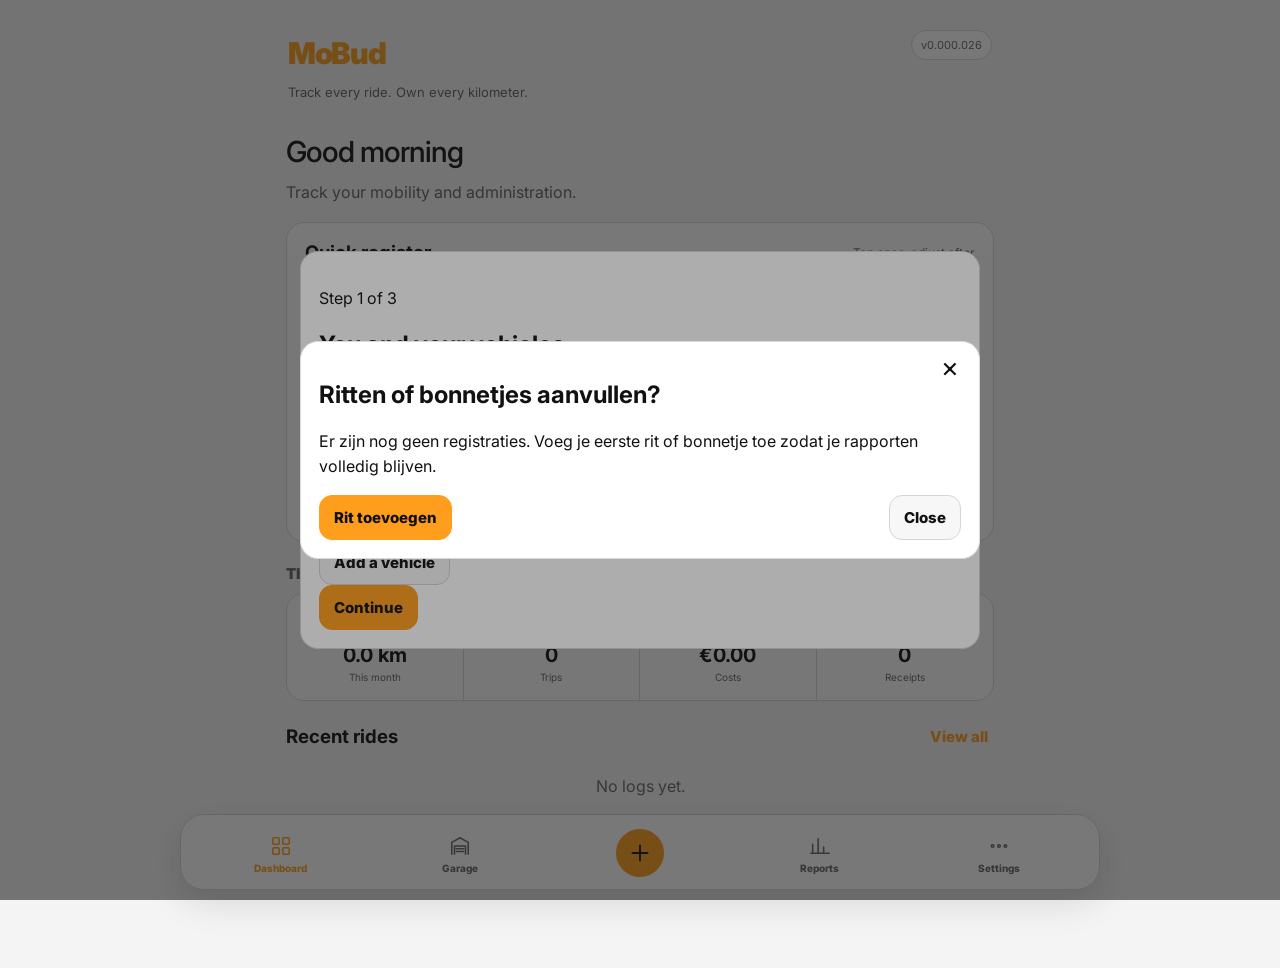
==== commit fd5b0e46: "GO LIVE v0.000.026 ! See readme for functionality updates" ====
--- a/app/index.html
+++ b/app/index.html
@@ -3,9 +3,10 @@
 <head>
 <meta charset="utf-8"><meta name="viewport" content="width=device-width,initial-scale=1,viewport-fit=cover">
 <meta name="referrer" content="no-referrer">
+<meta name="robots" content="noindex,nofollow">
 <meta http-equiv="Permissions-Policy" content="camera=(self), geolocation=(self), microphone=(), payment=(), usb=()">
 <meta name="theme-color" content="#ffd34d"><script>(function(){try{var keys=['mobud-production-data-v0.000.009','mobud-production-data-v0.000.008','mobud-production-data-v0.000.007','mobud-production-data-v0.000.006','mobud-production-data'];var pref='system';for(var i=0;i<keys.length;i++){var raw=localStorage.getItem(keys[i]);if(raw){var data=JSON.parse(raw);pref=(data&&data.settings&&data.settings.theme)||'system';break;}}var resolved=pref==='system'?(window.matchMedia&&matchMedia('(prefers-color-scheme: light)').matches?'light':'dark'):pref;document.documentElement.setAttribute('data-theme',resolved);document.documentElement.setAttribute('data-theme-preference',pref);document.documentElement.style.colorScheme=resolved;}catch(e){}})();</script><meta name="apple-mobile-web-app-capable" content="yes"><meta name="apple-mobile-web-app-status-bar-style" content="black-translucent">
-<title>MoBud · v0.000.016</title><link rel="manifest" href="./manifest.json"><link rel="stylesheet" href="./styles.css?v=0174"><style id="desktop-container-hotfix">
+<title>MoBud · v0.000.026</title><link rel="manifest" href="./manifest.json"><link rel="stylesheet" href="./styles.css?v=0260"><style id="desktop-container-hotfix">
 @media (min-width:621px){
   #app.app-shell{width:100%!important;max-width:760px!important;margin-left:auto!important;margin-right:auto!important;}
 }
@@ -42,33 +43,37 @@
 <symbol id="i-receipt" viewBox="0 0 24 24"><path d="M6 3h12v18l-3-2-3 2-3-2-3 2zM9 8h6M9 12h6M9 16h4"/></symbol>
 <symbol id="i-plane" viewBox="0 0 24 24"><path d="M2 16l20-8-7 7v5l-3 1-2-5-4 2z"/></symbol><symbol id="i-helicopter" viewBox="0 0 24 24"><path d="M4 14h13l3-3M7 14l2-5h6l3 5M3 18h15M12 9V5M7 5h10"/></symbol></defs></svg>
 
-<div id="updateBanner" class="update-banner hidden"><strong>Nieuwe MoBud-cacheversie beschikbaar</strong><p>Download eerst een lokale veiligheidsback-up. Je bevestigt daarna expliciet voor de cache-update wordt toegepast.</p><button id="applyUpdate" class="primary small">Backup & update</button></div>
+<div id="updateBanner" class="update-banner hidden"><strong>New MoBud version available</strong><p>Download a local safety backup first. You then explicitly confirm before the cached update is applied.</p><button id="applyUpdate" class="primary small">Back up & update</button></div>
 <div id="app" class="app-shell">
-<header class="topbar"><div><p class="brand">MoBud</p><p class="tagline"><span data-no-i18n>Track every ride. Own every kilometer.</span></p></div><div class="top-actions"><span class="version-pill">v0.000.016</span></div></header>
+<header class="topbar"><div><p class="brand">MoBud</p><p class="tagline"><span data-no-i18n>Track every ride. Own every kilometer.</span></p></div><div class="top-actions"><span class="version-pill">v0.000.026</span></div></header>
 <main>
 <section id="screen-dashboard" class="screen active">
 <div class="dashboard-intro"><p id="greeting" class="dashboard-greeting">Good morning</p><p class="muted">Track your mobility and administration.</p></div>
-<div class="commute-panel" data-tutorial="commute-panel"><div class="segmented commute-segment"><button id="dirHomeWork" class="active" data-tutorial="direction-toggle"><svg><use href="#i-home"/></svg><span>Home → Work</span></button><button id="dirWorkHome"><svg><use href="#i-building"/></svg><span>Work → Home</span></button></div></div>
-<section class="dashboard-section"><div class="section-head"><h3>Quick commute</h3><span class="muted microcopy">Tap once, adjust after</span></div><div id="quickVehicles" class="quick-vehicle-row" data-tutorial="quick-log"></div></section>
-<section class="stats-strip"><div class="stat"><svg><use href="#i-road"/></svg><strong id="statKm">0</strong><span>This month</span></div><div class="stat"><svg><use href="#i-clock"/></svg><strong id="statTrips">0</strong><span>Trips</span></div><div class="stat"><svg><use href="#i-receipt"/></svg><strong id="statCost">€0</strong><span>Costs</span></div><div class="stat"><svg><use href="#i-receipt"/></svg><strong id="statReceipts">0</strong><span>Receipts</span></div></section>
+<section class="card quick-register-card dashboard-section" data-tutorial="quick-log"><div class="section-head"><h3>Quick register</h3><span class="muted microcopy">Tap once, adjust after</span></div><div class="commute-panel" data-tutorial="commute-panel"><div class="segmented commute-segment"><button id="dirHomeWork" class="active" data-tutorial="direction-toggle"><svg><use href="#i-home"/></svg><span>Home → Work</span></button><button id="dirWorkHome"><svg><use href="#i-building"/></svg><span>Work → Home</span></button></div></div><div id="quickVehicles" class="quick-vehicle-row" data-tutorial="quick-log"></div><button id="quickRegisterButton" class="primary quick-register-submit" type="button">Register</button></section>
+<section class="dashboard-stats-section"><h3 class="dashboard-section-title">This month's data</h3><div class="stats-strip"><div class="stat"><svg><use href="#i-road"/></svg><strong id="statKm">0</strong><span>This month</span></div><div class="stat"><svg><use href="#i-clock"/></svg><strong id="statTrips">0</strong><span>Trips</span></div><div class="stat"><svg><use href="#i-receipt"/></svg><strong id="statCost">€0</strong><span>Costs</span></div><div class="stat"><svg><use href="#i-receipt"/></svg><strong id="statReceipts">0</strong><span>Receipts</span></div></div></section>
 <section class="recent-section"><div class="section-head"><h3>Recent rides</h3><button id="viewAllLogs" class="text-link" data-tutorial="open-calendar">View all</button></div><div id="recentList" class="recent-list empty-state">No logs yet.</div></section>
-<div class="month-switch compact-month"><button id="prevMonth" class="ghost">‹</button><strong id="currentMonthLabel"></strong><button id="nextMonth" class="ghost">›</button></div>
+<div class="month-switch compact-month dashboard-month-switch hidden" aria-hidden="true"><button id="prevMonth" class="ghost" tabindex="-1">‹</button><strong id="currentMonthLabel"></strong><button id="nextMonth" class="ghost" tabindex="-1">›</button></div>
 </section>
 
 <section id="screen-log" class="screen"><div class="tabs card slim"><button class="tab active" data-tab="trip">Trip</button><button class="tab" data-tab="expense">Cost / receipt</button></div>
-<form id="tripForm" data-tutorial="trip-form" class="card form active-form"><h2 id="tripFormTitle">Log trip</h2><input type="hidden" id="tripEditId"><label>Date<input type="date" id="tripDate" required></label><label>Vehicle<select id="tripVehicle"></select></label><div class="swap-row"><label>From<select id="tripFrom"></select></label><button type="button" id="swapTrip" class="ghost swap">⇄</button><label>To<select id="tripTo"></select></label></div><label id="tripFromOtherWrap" class="hidden">Other origin<input id="tripFromOther" autocomplete="off" placeholder="Start typing and select an address"><div class="suggestions" id="tripFromOtherSuggestions"></div></label><label id="tripToOtherWrap" class="hidden">Other destination<input id="tripToOther" autocomplete="off" placeholder="Start typing and select an address"><div class="suggestions" id="tripToOtherSuggestions"></div></label><div class="two-col"><label>Distance<input type="number" min="0" step="0.1" id="tripKm" required></label><button type="button" id="calcRoute" class="secondary route-btn">Calculate route</button></div><label>Purpose<select id="tripPurpose"><option value="Commute">Commute</option><option value="Professional">Professional</option><option value="Private">Private</option><option value="Recreational">Recreational</option></select></label><label>Note<textarea id="tripNotes" rows="3"></textarea></label><div class="file-actions"><label class="secondary file-label">Choose file<input type="file" id="tripFile" accept="image/*,.pdf"></label><label class="secondary file-label">Take photo<input type="file" id="tripCamera" accept="image/*" capture="environment"></label></div><div id="tripAttachmentInfo" class="attachment-info hidden"></div><p class="legal-note">Keep the legally valid original ticket or invoice for the required retention period. A MoBud copy does not replace the original.</p><div class="hero-actions"><button class="primary" type="submit">Save trip</button><button id="cancelTripEdit" class="ghost hidden" type="button">Cancel</button></div></form>
+<form id="tripForm" data-tutorial="trip-form" class="card form active-form"><h2 id="tripFormTitle">Log trip</h2><input type="hidden" id="tripEditId"><label>Date<input type="date" id="tripDate" required></label><label>Vehicle<select id="tripVehicle"></select></label><div class="swap-row"><label>From<select id="tripFrom"></select></label><button type="button" id="swapTrip" class="ghost swap">⇄</button><label>To<select id="tripTo"></select></label></div><label id="tripFromOtherWrap" class="hidden">Other origin<input id="tripFromOther" autocomplete="off" placeholder="Start typing and select an address"><div class="suggestions" id="tripFromOtherSuggestions"></div></label><label id="tripToOtherWrap" class="hidden">Other destination<input id="tripToOther" autocomplete="off" placeholder="Start typing and select an address"><div class="suggestions" id="tripToOtherSuggestions"></div></label><div class="route-stops-card"><div class="mini-section-head"><div><h3>Stops</h3><p class="muted">Optional: add and reorder stops for this trip.</p></div><button type="button" id="addTripStop" class="ghost small">Add stop</button></div><div id="tripStopsList" class="trip-stops-list"></div><div id="tripRoutePreview" class="trip-route-preview hidden"></div></div><div class="two-col"><label>Distance<input type="number" min="0" step="0.1" id="tripKm" required></label><button type="button" id="calcRoute" class="secondary route-btn">Calculate route</button></div><label>Purpose<select id="tripPurpose"><option value="Commute">Commute</option><option value="Professional">Professional</option><option value="Private">Private</option><option value="Recreational">Recreational</option></select></label><label>Note<textarea id="tripNotes" rows="3"></textarea></label><div class="file-actions"><label class="secondary file-label">Choose file<input type="file" id="tripFile" accept="image/*,.pdf"></label><label class="secondary file-label">Take photo<input type="file" id="tripCamera" accept="image/*" capture="environment"></label></div><div id="tripAttachmentInfo" class="attachment-info hidden"></div><p class="legal-note">Keep the legally valid original ticket or invoice for the required retention period. A MoBud copy does not replace the original.</p><div class="hero-actions"><button class="primary" type="submit">Save trip</button><button id="cancelTripEdit" class="ghost hidden" type="button">Cancel</button></div></form>
 <form id="expenseForm" data-tutorial="expense-form" class="card form"><h2 id="expenseFormTitle">Cost / receipt</h2><input type="hidden" id="expenseEditId"><label>Date<input type="date" id="expenseDate" required></label><label>Vehicle<select id="expenseVehicle"></select></label><label>Category<select id="expenseCategory"><option value="Fuel / charging">Fuel / charging</option><option value="Parking">Parking</option><option value="Train">Train</option><option value="Bus / tram / metro">Bus / tram / metro</option><option value="Maintenance">Maintenance</option><option value="Repair">Repair</option><option value="Fine">Fine</option><option value="Insurance">Insurance</option><option value="Tax">Tax</option><option value="Equipment / clothing">Equipment / clothing</option><option value="Purchase">Purchase</option><option value="Other">Other</option></select></label><label>Amount<input type="number" min="0" step="0.01" id="expenseAmount" required></label><label>Supplier<input id="expenseSupplier"></label><label>Odometer / mileage<input type="number" min="0" step="0.1" id="expenseOdometer"></label><label>Note<textarea id="expenseNotes" rows="3"></textarea></label><div class="file-actions"><label class="secondary file-label">Choose file<input type="file" id="expenseFile" accept="image/*,.pdf"></label><label class="secondary file-label">Take photo<input type="file" id="expenseCamera" accept="image/*" capture="environment"></label></div><div id="expenseAttachmentInfo" class="attachment-info hidden"></div><p class="legal-note">Keep the legally valid original ticket or invoice for the required retention period. A MoBud copy does not replace the original.</p><div class="hero-actions"><button class="primary" type="submit">Save cost</button><button id="cancelExpenseEdit" class="ghost hidden" type="button">Cancel</button></div></form></section>
 
-<section id="screen-calendar" class="screen"><div class="card"><button id="calendarBack" class="ghost small calendar-back" type="button">← Terug</button><div class="section-head"><button id="calPrev" class="ghost">‹</button><h2 id="calendarTitle"></h2><button id="calNext" class="ghost">›</button></div><div class="calendar-week"><span>Mo</span><span>Tu</span><span>We</span><span>Th</span><span>Fr</span><span>Sa</span><span>Su</span></div><div id="calendarGrid" class="calendar-grid"></div></div><div class="card"><h3 id="selectedDayTitle">Selected day</h3><div id="dayLogs" class="list"></div></div></section>
+<section id="screen-calendar" class="screen"><div class="card"><button id="calendarBack" class="ghost small calendar-back" type="button">← Back</button><div class="section-head"><button id="calPrev" class="ghost">‹</button><h2 id="calendarTitle"></h2><button id="calNext" class="ghost">›</button></div><div class="calendar-filter-row"><label for="calendarVehicleFilter">Vehicle</label><select id="calendarVehicleFilter"><option value="all">All vehicles</option></select></div><div class="calendar-week"><span>Mo</span><span>Tu</span><span>We</span><span>Th</span><span>Fr</span><span>Sa</span><span>Su</span></div><div id="calendarGrid" class="calendar-grid"></div></div><div class="card"><h3 id="selectedDayTitle">Selected day</h3><div id="dayLogs" class="list"></div></div></section>
 
 <section id="screen-garage" data-tutorial="garage-screen" class="screen"><div class="page-header"><div class="section-head"><div><h2>Garage</h2><p class="muted">Manage, filter and maintain your vehicles.</p></div><button id="addVehicleBtn" class="primary small">Add vehicle</button></div><div class="garage-filters"><select id="garageTypeFilter"><option value="all">All vehicle types</option></select><select id="garagePowertrainFilter"><option value="all">All powertrains</option></select></div></div><div id="garageList"></div></section>
 
-<section id="screen-stats" data-tutorial="stats-screen" class="screen"><div class="page-header"><h2>Stats & reports</h2><p class="muted">Local overview. Your mobility data remains on this device or in your own Google Drive.</p></div><div id="statsContent"></div><div class="card"><h3>Export</h3><p class="legal-note">Keep original supporting documents. Reports and uploaded copies are administrative aids only and do not determine tax deductibility.</p><div class="hero-actions"><button id="printReport" class="primary">Print</button><button id="exportPdf" class="secondary">PDF exporteren</button></div><p class="legal-note">Een rapport wordt alleen gemaakt wanneer je zelf op een van deze knoppen drukt. PDF-rapporten worden niet automatisch in Google Drive opgeslagen; je kiest zelf waar je ze bewaart.</p></div></section>
+<section id="screen-stats" data-tutorial="stats-screen" class="screen"><div class="page-header"><h2>Stats & reports</h2><p class="muted">Local overview. Your mobility data remains on this device or in your own Google Drive.</p></div><div id="statsContent"></div><div class="card"><h3>Export</h3><p class="legal-note">Keep original supporting documents. Reports and uploaded copies are administrative aids only and do not determine tax deductibility.</p><div class="hero-actions"><button id="printReport" class="primary">Print</button><button id="exportPdf" class="secondary">Export PDF</button></div><p class="legal-note">A report is created only when you press one of these buttons. PDF reports are not automatically stored in Google Drive; you choose where to save them.</p></div></section>
 
 <section id="screen-settings" data-tutorial="settings-screen" class="screen"><div class="page-header"><h2>Settings</h2><p class="muted">Preferences are saved automatically.</p><span id="autosaveStatus" class="autosave-status">Saved</span></div><div class="card"><label>Name<input id="settingName"></label><label>Language<select id="settingLanguage"><option value="en">English</option><option value="nl">Nederlands</option><option value="fr">Français</option><option value="de">Deutsch</option><option value="de-CH">Deutsch (Schweiz)</option><option value="it">Italiano</option><option value="es">Español</option><option value="pt">Português</option><option value="da">Dansk</option><option value="sv">Svenska</option><option value="no">Norsk</option><option value="pl">Polski</option></select></label><label>Country<select id="settingCountry"><option value="BE">Belgium</option><option value="NL">Netherlands</option><option value="FR">France</option><option value="DE">Germany</option><option value="CH">Switzerland</option><option value="IT">Italy</option><option value="ES">Spain</option><option value="PT">Portugal</option><option value="DK">Denmark</option><option value="SE">Sweden</option><option value="NO">Norway</option><option value="PL">Poland</option></select></label><label>Currency<select id="settingCurrency"><option value="€">Euro (€)</option><option value="£">Pound (£)</option><option value="kr">Krona (kr)</option></select></label><label>Distance unit<select id="settingUnit"><option value="km">Kilometres</option><option value="mi">Miles</option></select></label><label>Appearance<select id="settingTheme"><option value="system">Follow system</option><option value="dark">Always dark</option><option value="light">Always light</option></select></label></div>
 <div class="card"><h3>Addresses</h3><div id="addressFields"></div></div>
-<div class="card"><h3>Storage & Google Drive</h3><p id="storageStatus" class="muted"></p><p id="lastSyncStatus" class="sync-status hidden">Last sync: never</p><div class="hero-actions drive-actions"><button id="linkDrive" class="secondary">Link Google Drive</button><button id="syncDrive" class="secondary hidden">Synchronise now</button><button id="driveBackupCreate" class="secondary hidden">Backup maken</button><button id="driveBackupImport" class="secondary hidden">Backup importeren</button><button id="exportJson" data-tutorial="backup-export" class="secondary">Gegevensback-up exporteren</button><label class="secondary file-label">Gegevensback-up importeren<input id="importJson" type="file" accept="application/json"></label><button id="disconnectDrive" class="ghost hidden">Disconnect</button></div><div class="data-trust-box"><strong>What happens with my data?</strong><p>MoBud stores your mobility data locally on this device. Google Drive is optional and uses your own app data folder. Local and Drive data are merged where possible; MoBud does not sell data and does not use a central trip database.</p></div><p class="legal-note">Automatic sync runs when MoBud opens, after relevant changes and periodically while the app is active. Manual backups are separate recovery points.</p><p class="legal-note">Google Drive is optional. MoBud remains local-first. Your backup stays in your Google account. You manage storage accumulation and retention.</p></div>
-<div class="card"><h3>Old receipt cleanup</h3><p class="muted">Remove only photo and PDF attachments older than a chosen date. Trips, costs, amounts and receipt metadata remain available.</p><label>Remove attachments before<input type="date" id="receiptCleanupDate"></label><p id="receiptCleanupPreview" class="muted">Choose a cutoff date to preview old receipt attachments.</p><button id="cleanupReceipts" class="danger">Clean up old receipts</button><p class="legal-note">This action is permanent and updates the local data and your next Google Drive sync.</p></div>
+<div class="card storage-drive-card"><h3>Storage & Google Drive</h3>
+<div class="local-backup-block"><h4>Local data</h4><p class="legal-note">Your data is stored locally on this device. Export a JSON backup and keep it safely on this device or another storage location.</p><div class="hero-actions local-backup-actions"><button id="exportJson" data-tutorial="backup-export" class="secondary">Export backup</button><label class="secondary file-label">Import backup<input id="importJson" type="file" accept="application/json"></label></div></div>
+<hr class="settings-divider">
+<div class="drive-backup-block"><h4>Google Drive</h4><p class="legal-note">Prefer Google Drive? Export a backup or import one here. MoBud safely merges your files so trips and receipts from another device or an earlier backup are not missed. Unsure? First make a local backup above.</p><p id="lastSyncStatus" class="sync-status">Last Drive backup: never</p><div class="hero-actions drive-actions"><button id="driveBackupCreate" class="secondary">Export to Drive</button><button id="driveBackupImport" class="secondary">Import from Drive</button></div></div>
+<div class="data-trust-box"><strong>What happens to my data?</strong><p>MoBud stores your data locally and opens Google Drive only when you choose to export or import a backup. You grant short, one-time permission for that action; no permanent Drive session or background sync remains active.</p></div>
+<p id="storageStatus" class="hidden"></p><button id="linkDrive" class="hidden" type="button">Google Drive</button><button id="syncDrive" class="hidden" type="button">Backup</button><button id="disconnectDrive" class="hidden" type="button">Disconnect</button></div>
+<div class="card"><h3>Old receipt cleanup</h3><p class="muted">Remove only photo and PDF attachments older than a chosen date. Trips, costs, amounts and receipt metadata remain available.</p><label>Remove attachments before<input type="date" id="receiptCleanupDate"></label><p id="receiptCleanupPreview" class="muted">Choose a cutoff date to preview old receipt attachments.</p><button id="cleanupReceipts" class="danger">Clean up old receipts</button><p class="legal-note">This action is permanent and is included in the next Google Drive backup you create.</p></div>
 <div class="retired-reminder-controls hidden" aria-hidden="true"><select id="commuteReminderMode"><option value="never" selected>Never</option></select><input type="time" id="dailyReminderTime" value="19:00"><select id="weeklyReminderDay"><option value="6" selected>Saturday</option></select><input type="time" id="weeklyReminderTime" value="10:00"><select id="backupFrequency"><option value="never" selected>Never</option></select><select id="reportFrequency"><option value="never" selected>Never</option></select><input type="checkbox" id="notifyUpdates"></div>
 <div class="card update-check-card"><h3>Updates</h3><p class="muted">Controleer manueel of er een nieuwe MoBud-cacheversie klaarstaat.</p><button id="checkUpdate" class="secondary">Controleer updates</button></div>
 <div class="card"><h3>Mobility providers</h3><p class="muted">Official national and regional operators for your selected country.</p><div id="mobilityProviderList" class="provider-list"></div></div><div class="card"><h3>Help & FAQ</h3><button id="replayTutorial" class="secondary">Replay tutorial</button><div id="faqList" class="faq-list"></div></div>
@@ -77,11 +82,10 @@
 </main>
 <nav class="bottom-nav"><button class="nav active" data-screen="dashboard"><svg><use href="#i-grid"/></svg><span>Dashboard</span></button><button class="nav" data-screen="garage" data-tutorial="nav-garage"><svg><use href="#i-garage"/></svg><span>Garage</span></button><button class="nav nav-add" data-screen="log" data-tutorial="nav-log"><svg><use href="#i-plus"/></svg><span>Log</span></button><button class="nav" data-screen="stats" data-tutorial="nav-stats"><svg><use href="#i-chart"/></svg><span>Reports</span></button><button class="nav" data-screen="settings" data-tutorial="nav-settings"><svg><use href="#i-more"/></svg><span>Settings</span></button></nav>
 </div>
-<div id="onboarding" class="modal hidden"><div class="modal-card"><div id="onboardingStep1" class="onboard-step"><p class="eyebrow">Step 1 of 3</p><h2>You and your vehicles</h2><label>Your name<input id="onboardName"></label><label>Language<select id="onboardLanguage"><option value="en">English</option><option value="nl">Nederlands</option><option value="fr">Français</option><option value="de">Deutsch</option><option value="de-CH">Deutsch (Schweiz)</option><option value="it">Italiano</option><option value="es">Español</option><option value="pt">Português</option><option value="da">Dansk</option><option value="sv">Svenska</option><option value="no">Norsk</option><option value="pl">Polski</option></select></label><div id="onboardVehicles"></div><button id="onboardAddVehicle" class="secondary">Add a vehicle</button><div class="modal-actions"><button id="onboardNext1" class="primary">Continue</button></div></div><div id="onboardingStep2" class="onboard-step hidden"><p class="eyebrow">Step 2 of 3</p><h2>Choose where your data lives</h2><p>MoBud is free, ad-free and does not store your trips, costs, addresses or files on MoBud servers.</p><label class="choice"><input type="radio" name="storageChoice" value="local" checked><strong>Keep everything local</strong><span>Only this device. Losing it or clearing browser data can erase your records.</span></label><label class="choice"><input type="radio" name="storageChoice" value="drive"><strong>Use Google Drive</strong><span>Back up to your own Drive and access the same backup on other devices. You manage Drive storage accumulation.</span></label><div class="modal-actions"><button id="onboardBack2" class="ghost">Back</button><button id="onboardNext2" class="primary">Continue</button></div></div><div id="onboardingStep3" class="onboard-step hidden"><p class="eyebrow">Step 3 of 3</p><h2>Local reminders</h2><p>MoBud keeps reminders local. You will not receive phone notifications when the app is closed. Instead, MoBud shows reminder modals when you open the app.</p><div class="retired-reminder-controls" aria-hidden="true"><select id="onboardCommuteReminder"><option value="never" selected>No commute reminder</option></select><select id="onboardBackup"><option value="never" selected>No reminders</option></select><select id="onboardReport"><option value="never" selected>No reminders</option></select><input type="checkbox" id="onboardNotify"></div><div class="modal-actions"><button id="onboardBack3" class="ghost">Back</button><button id="finishOnboarding" class="primary">Enter MoBud</button></div></div></div></div>
-<div id="vehicleModal" class="modal hidden"><form id="vehicleForm" class="modal-card"><h2 id="vehicleFormTitle">Add vehicle</h2><input type="hidden" id="vehicleId"><div class="two-col"><label>Type<select id="vehicleType"><option value="bicycle">Bicycle</option><option value="ebike">Electric bicycle</option><option value="speed_pedelec">Speed pedelec</option><option value="car">Car</option><option value="van">Van</option><option value="motorcycle">Motorcycle</option><option value="scooter">Scooter / moped</option><option value="plane">Plane</option><option value="helicopter">Helicopter</option><option value="other">Other vehicle</option></select></label><label>Powertrain / fuel<select id="vehiclePowertrain"><option value="not_applicable">Not applicable</option><option value="electric">Electric</option><option value="petrol">Petrol</option><option value="diesel">Diesel</option><option value="hybrid_petrol">Hybrid petrol</option><option value="hybrid_diesel">Hybrid diesel</option><option value="plug_in_hybrid">Plug-in hybrid</option><option value="lpg">LPG</option><option value="cng">CNG</option><option value="hydrogen">Hydrogen</option><option value="other">Other</option></select></label></div><label>Display name<input id="vehicleName" required placeholder="Lease bicycle work"></label><div class="two-col"><label>Brand<input id="vehicleBrand"></label><label>Model<input id="vehicleModel"></label></div><label>Current odometer / mileage<input type="number" min="0" step="0.1" id="vehicleCurrentOdometer" placeholder="e.g. 50124"></label><label class="check"><input type="checkbox" id="vehicleDefault"> Default vehicle of this type</label><details><summary>Optional details</summary><label>Bought from<input id="vehicleBoughtFrom"></label><label>Seller website<input type="url" id="vehicleSellerUrl"></label><button type="button" class="ghost small metadata-button" data-fetch-partner="seller" data-url-input="vehicleSellerUrl">Retrieve public contact details</button><label>Seller phone<input id="vehicleSellerPhone"></label><label>Seller address<input id="vehicleSellerAddress"></label><label>Lease partner<input id="vehicleLeasePartner"></label><label>Lease partner website<input type="url" id="vehicleLeaseUrl"></label><button type="button" class="ghost small metadata-button" data-fetch-partner="lease" data-url-input="vehicleLeaseUrl">Retrieve public contact details</button><label>Lease phone<input id="vehicleLeasePhone"></label><label>Lease address<input id="vehicleLeaseAddress"></label><div class="two-col"><label>Lease start<input type="date" id="vehicleLeaseStart"></label><label>Lease end<input type="date" id="vehicleLeaseEnd"></label></div><label>Maintenance provider<input id="vehicleMaintenanceProvider"></label><label>Maintenance website<input type="url" id="vehicleMaintenanceUrl"></label><button type="button" class="ghost small metadata-button" data-fetch-partner="maintenance" data-url-input="vehicleMaintenanceUrl">Retrieve public contact details</button><label>Maintenance contact<input id="vehicleMaintenanceContact"></label><label>Maintenance address<input id="vehicleMaintenanceAddress"></label><label>Insurance provider<input id="vehicleInsurance"></label><label>Insurance website<input type="url" id="vehicleInsuranceUrl"></label><button type="button" class="ghost small metadata-button" data-fetch-partner="insurance" data-url-input="vehicleInsuranceUrl">Retrieve public contact details</button><label>Insurance phone<input id="vehicleInsurancePhone"></label><label>Insurance address<input id="vehicleInsuranceAddress"></label><div class="two-col"><label>First maintenance at km<input type="number" min="0" id="vehicleFirstMaintenanceKm"></label><label>First maintenance by date<input type="date" id="vehicleFirstMaintenanceDate"></label></div><div class="two-col"><label>Maintenance every months<input type="number" min="0" id="vehicleMaintenanceMonths"></label><label>Maintenance every km<input type="number" min="0" id="vehicleMaintenanceKm"></label></div></details><div class="modal-actions"><button id="cancelVehicle" type="button" class="ghost">Cancel</button><button class="primary" type="submit">Save vehicle</button></div></form></div>
+<div id="onboarding" class="modal hidden"><div class="modal-card"><div id="onboardingStep1" class="onboard-step"><p class="eyebrow">Step 1 of 3</p><h2>You and your vehicles</h2><label>Your name<input id="onboardName"></label><label>Language<select id="onboardLanguage"><option value="en">English</option><option value="nl">Nederlands</option><option value="fr">Français</option><option value="de">Deutsch</option><option value="de-CH">Deutsch (Schweiz)</option><option value="it">Italiano</option><option value="es">Español</option><option value="pt">Português</option><option value="da">Dansk</option><option value="sv">Svenska</option><option value="no">Norsk</option><option value="pl">Polski</option></select></label><div id="onboardVehicles"></div><button id="onboardAddVehicle" class="secondary">Add a vehicle</button><div class="modal-actions"><button id="onboardNext1" class="primary">Continue</button></div></div><div id="onboardingStep2" class="onboard-step hidden"><p class="eyebrow">Step 2 of 3</p><h2>Choose where your data lives</h2><p>MoBud is free, ad-free and does not store your trips, costs, addresses or files on MoBud servers.</p><label class="choice"><input type="radio" name="storageChoice" value="local" checked><strong>Keep everything local</strong><span>Only this device. Losing it or clearing browser data can erase your records.</span></label><label class="choice"><input type="radio" name="storageChoice" value="drive"><strong>Use Google Drive</strong><span>Create or import a backup in your own Drive when you choose. MoBud does not keep a permanent Drive session active.</span></label><div class="modal-actions"><button id="onboardBack2" class="ghost">Back</button><button id="onboardNext2" class="primary">Continue</button></div></div><div id="onboardingStep3" class="onboard-step hidden"><p class="eyebrow">Step 3 of 3</p><h2>Local reminders</h2><p>MoBud keeps reminders local. You will not receive phone notifications when the app is closed. Instead, MoBud shows reminder modals when you open the app.</p><div class="retired-reminder-controls" aria-hidden="true"><select id="onboardCommuteReminder"><option value="never" selected>No commute reminder</option></select><select id="onboardBackup"><option value="never" selected>No reminders</option></select><select id="onboardReport"><option value="never" selected>No reminders</option></select><input type="checkbox" id="onboardNotify"></div><div class="modal-actions"><button id="onboardBack3" class="ghost">Back</button><button id="finishOnboarding" class="primary">Enter MoBud</button></div></div></div></div>
+<div id="vehicleModal" class="modal hidden"><form id="vehicleForm" class="modal-card"><h2 id="vehicleFormTitle">Add vehicle</h2><input type="hidden" id="vehicleId"><div class="two-col"><label>Type<select id="vehicleType"><option value="bicycle">Bicycle</option><option value="ebike">Electric bicycle</option><option value="speed_pedelec">Speed pedelec</option><option value="car">Car</option><option value="van">Van</option><option value="motorcycle">Motorcycle</option><option value="scooter">Scooter / moped</option><option value="plane">Plane</option><option value="helicopter">Helicopter</option><option value="other">Other vehicle</option></select></label><label>Powertrain / fuel<select id="vehiclePowertrain"><option value="not_applicable">Not applicable</option><option value="electric">Electric</option><option value="petrol">Petrol</option><option value="diesel">Diesel</option><option value="hybrid_petrol">Hybrid petrol</option><option value="hybrid_diesel">Hybrid diesel</option><option value="plug_in_hybrid">Plug-in hybrid</option><option value="lpg">LPG</option><option value="cng">CNG</option><option value="hydrogen">Hydrogen</option><option value="other">Other</option></select></label></div><label>Display name<input id="vehicleName" required placeholder="Lease bicycle work"></label><div class="two-col"><label>Brand<input id="vehicleBrand"></label><label>Model<input id="vehicleModel"></label></div><label>Frame/chassis number<input id="vehicleFrameNumber" autocomplete="off"></label><label>Current odometer / mileage<input type="number" min="0" step="0.1" id="vehicleCurrentOdometer" placeholder="e.g. 50124"></label><label class="check"><input type="checkbox" id="vehicleDefault"> Default vehicle of this type</label><details><summary>Optional details</summary><label>Bought from<input id="vehicleBoughtFrom"></label><label>Seller website<input type="url" id="vehicleSellerUrl"></label><button type="button" class="ghost small metadata-button" data-fetch-partner="seller" data-url-input="vehicleSellerUrl">Retrieve public contact details</button><label>Seller phone<input id="vehicleSellerPhone"></label><label>Seller address<input id="vehicleSellerAddress"></label><label>Lease partner<input id="vehicleLeasePartner"></label><label>Lease partner website<input type="url" id="vehicleLeaseUrl"></label><button type="button" class="ghost small metadata-button" data-fetch-partner="lease" data-url-input="vehicleLeaseUrl">Retrieve public contact details</button><label>Lease phone<input id="vehicleLeasePhone"></label><label>Lease address<input id="vehicleLeaseAddress"></label><div class="two-col"><label>Lease start<input type="date" id="vehicleLeaseStart"></label><label>Lease end<input type="date" id="vehicleLeaseEnd"></label></div><label>Maintenance provider<input id="vehicleMaintenanceProvider"></label><label>Maintenance website<input type="url" id="vehicleMaintenanceUrl"></label><button type="button" class="ghost small metadata-button" data-fetch-partner="maintenance" data-url-input="vehicleMaintenanceUrl">Retrieve public contact details</button><label>Maintenance contact<input id="vehicleMaintenanceContact"></label><label>Maintenance address<input id="vehicleMaintenanceAddress"></label><label>Insurance provider<input id="vehicleInsurance"></label><label>Insurance website<input type="url" id="vehicleInsuranceUrl"></label><button type="button" class="ghost small metadata-button" data-fetch-partner="insurance" data-url-input="vehicleInsuranceUrl">Retrieve public contact details</button><label>Insurance phone<input id="vehicleInsurancePhone"></label><label>Insurance address<input id="vehicleInsuranceAddress"></label><div class="two-col"><label>First maintenance at km<input type="number" min="0" id="vehicleFirstMaintenanceKm"></label><label>First maintenance by date<input type="date" id="vehicleFirstMaintenanceDate"></label></div><div class="two-col"><label>Maintenance every months<input type="number" min="0" id="vehicleMaintenanceMonths"></label><label>Maintenance every km<input type="number" min="0" id="vehicleMaintenanceKm"></label></div></details><div class="modal-actions"><button id="cancelVehicle" type="button" class="ghost">Cancel</button><button class="primary" type="submit">Save vehicle</button></div></form></div>
 <div id="tutorial" class="tutorial hidden"><div id="tutorialSpot" class="tutorial-spot"></div><div class="tutorial-card"><p id="tutorialCount" class="eyebrow"></p><h3 id="tutorialTitle"></h3><p id="tutorialText"></p><div class="modal-actions"><button id="tutorialSkip" class="ghost">Skip</button><button id="tutorialNext" class="primary">Next</button></div></div></div>
 <div id="otherDeviceModal" class="modal hidden"><div class="modal-card warning-modal"><h2>MoBud staat ook open op een ander apparaat</h2><p id="otherDeviceText">Je info staat nog open op een ander apparaat. Sluit deze eerst af voor je hier verdergaat om dataconflicten te vermijden.</p><div class="modal-actions"><button id="otherDeviceRecheck" class="secondary" type="button">Ander apparaat sluiten en opnieuw controleren</button><button id="otherDeviceContinue" class="ghost" type="button">Toch doorgaan</button></div></div></div>
 <div id="feedbackModal" class="modal hidden"><form id="feedbackForm" class="modal-card"><h2 id="feedbackTitle">Report</h2><input type="hidden" id="feedbackType"><label>Title<input id="feedbackSubject" required></label><label>Description<textarea id="feedbackDescription" rows="5" required></textarea></label><label>Severity<select id="feedbackSeverity"><option value="Cosmetic">Cosmetic</option><option value="Annoying">Annoying</option><option value="Feature unusable">Feature unusable</option><option value="Data-loss risk">Data-loss risk</option><option value="App unusable">App unusable</option></select></label><label>Email (optional)<input type="email" id="feedbackEmail"></label><label class="check"><input type="checkbox" id="feedbackContact"> You may contact me</label><p class="legal-note">Do not include addresses, receipts, vehicle identifiers or other private data.</p><div class="modal-actions"><button type="button" id="cancelFeedback" class="ghost">Cancel</button><button class="primary" type="submit">Send</button></div></form></div>
-<div id="toast" class="toast hidden"></div><script src="config.js?v=0174"></script><script src="i18n.js?v=0174"></script><script src="pdf-lib.min.js?v=0174"></script><script src="app.js?v=0174"></script>
-<!-- Cloudflare Web Analytics --><script type='module' src='https://static.cloudflareinsights.com/beacon.min.js' data-cf-beacon='{"token": "3550e24122a64e3e824a19b1f91f1723"}'></script><!-- End Cloudflare Web Analytics -->
+<div id="toast" class="toast hidden"></div><script src="config.js?v=0260"></script><script src="i18n.js?v=0260"></script><script src="pdf-lib.min.js?v=0260"></script><script src="app.js?v=0260"></script>
 </body></html>
--- a/app/styles.css
+++ b/app/styles.css
@@ -1,4 +1,4 @@
-:root{--bg:#0f0f10;--surface:#171718;--surface-2:#1e1e20;--surface-3:#272729;--text:#f4f4f4;--muted:#9b9b9f;--line:#343437;--accent:#ff9d1c;--accent-strong:#ff8500;--accent-soft:rgba(255,157,28,.13);--good:#48c78e;--bad:#ff616a;--radius:18px;--shadow:0 18px 50px rgba(0,0,0,.28);font-family:Inter,ui-sans-serif,system-ui,-apple-system,BlinkMacSystemFont,"Segoe UI",sans-serif}*{box-sizing:border-box}html{background:var(--bg);color-scheme:dark}body{margin:0;background:var(--bg);color:var(--text);min-height:100vh}.svg-sprite{position:absolute;width:0;height:0;overflow:hidden}.app-shell{max-width:760px;margin:0 auto;padding:22px 18px 116px}.topbar{display:flex;align-items:flex-start;justify-content:space-between;gap:16px;padding:8px 2px 28px}.brand{margin:0;color:var(--accent);font-weight:900;font-size:30px;letter-spacing:-.045em}.tagline{margin:5px 0 0;color:var(--muted);font-size:13px}.top-actions{display:flex;align-items:center;gap:8px}.version-pill{color:var(--muted);font-size:11px;border:1px solid var(--line);padding:7px 9px;border-radius:999px}.icon-button{width:40px;height:40px;border:1px solid var(--line);border-radius:50%;background:var(--surface);color:var(--text)}.screen{display:none}.screen.active{display:block}.dashboard-intro{margin-bottom:18px}.dashboard-greeting{margin:0;font-size:29px;font-weight:520;letter-spacing:-.035em}.dashboard-intro .muted{margin:5px 0 0}.commute-panel{margin-bottom:24px}.segmented{display:grid;grid-template-columns:1fr 1fr;background:#121213;border:1px solid var(--line);padding:4px;border-radius:16px}.segmented button{display:flex;align-items:center;justify-content:center;gap:8px;border:0;background:transparent;color:var(--muted);padding:13px 12px;border-radius:12px;font-weight:800}.segmented button svg{width:19px;height:19px;fill:none;stroke:currentColor;stroke-width:1.7;stroke-linecap:round;stroke-linejoin:round}.segmented button.active{background:var(--accent);color:#141414}.dashboard-section,.recent-section{margin:0 0 24px}.section-head{display:flex;align-items:center;justify-content:space-between;gap:14px;margin-bottom:12px}.section-head h2,.section-head h3{margin:0}.microcopy{font-size:12px}.quick-vehicle-row{display:grid;grid-template-columns:repeat(6,minmax(72px,1fr));gap:10px;overflow-x:auto;padding-bottom:4px}.quick-tile{min-width:72px;min-height:84px;border:1px solid var(--line);border-radius:16px;background:var(--surface);color:var(--text);display:flex;flex-direction:column;align-items:center;justify-content:center;gap:8px;padding:10px}.quick-tile svg{width:28px;height:28px;fill:none;stroke:currentColor;stroke-width:1.6;stroke-linecap:round;stroke-linejoin:round}.quick-tile span{font-size:12px;font-weight:750}.quick-tile small{display:none}.quick-tile:first-child,.quick-tile:hover{border-color:var(--accent);color:var(--accent)}.stats-strip{display:grid;grid-template-columns:repeat(4,1fr);border:1px solid var(--line);background:var(--surface);border-radius:var(--radius);margin-bottom:24px;overflow:hidden}.stats-strip .stat{padding:17px 10px;text-align:center;border-right:1px solid var(--line)}.stats-strip .stat:last-child{border-right:0}.stats-strip svg{width:23px;height:23px;fill:none;stroke:var(--accent);stroke-width:1.7;margin-bottom:5px}.stats-strip strong{display:block;font-size:20px}.stats-strip span{display:block;color:var(--muted);font-size:10px;margin-top:4px}.text-link{border:0;background:none;color:var(--accent);font-weight:800}.recent-list{border:1px solid var(--line);border-radius:var(--radius);overflow:hidden;background:var(--surface)}.recent-list.list{display:block}.log-row{display:grid;grid-template-columns:auto 1fr auto;align-items:center;gap:12px;padding:13px 14px;border-bottom:1px solid var(--line);background:transparent}.log-row:last-child{border-bottom:0}.log-icon{width:42px;height:42px;border-radius:50%;display:grid;place-items:center;background:var(--surface-3);color:var(--text)}.log-row:first-child .log-icon{background:var(--accent);color:#111}.log-icon svg{width:23px;height:23px;fill:none;stroke:currentColor;stroke-width:1.7;stroke-linecap:round;stroke-linejoin:round}.log-main strong{font-size:14px;font-weight:760}.log-main small{display:block;color:var(--muted);font-size:12px;margin-top:4px}.log-side{text-align:right}.log-side strong{display:block;font-size:13px}.log-actions{display:flex;gap:5px;margin-top:6px;justify-content:flex-end}.log-actions button{font-size:10px;padding:4px 7px}.dashboard-links{display:grid;grid-template-columns:repeat(3,1fr);gap:10px;margin:24px 0}.dashboard-link{display:flex;align-items:center;gap:12px;text-align:left;border:1px solid var(--line);background:var(--surface);color:var(--text);border-radius:16px;padding:14px}.dashboard-link svg{width:27px;height:27px;fill:none;stroke:var(--muted);stroke-width:1.7}.dashboard-link span{display:grid}.dashboard-link small{color:var(--muted);margin-top:4px}.compact-month{display:flex;align-items:center;justify-content:space-between;border-top:1px solid var(--line);padding-top:16px;color:var(--muted)}.card,.modal-card{background:var(--surface);border:1px solid var(--line);border-radius:var(--radius);padding:18px;margin:14px 0;box-shadow:none}.modal-card{width:min(680px,calc(100vw - 24px));max-height:90vh;overflow:auto}.primary,.secondary,.ghost,.danger,.file-label,.link-btn{border-radius:13px;padding:12px 14px;color:var(--text);font-weight:800;cursor:pointer;font-size:14px;text-decoration:none;display:inline-flex;align-items:center;justify-content:center}.primary{background:var(--accent);border:1px solid var(--accent);color:#111}.secondary,.file-label,.link-btn{background:var(--surface-2);border:1px solid var(--line)}.ghost{background:transparent;border:1px solid var(--line)}.danger{background:rgba(255,97,106,.1);color:#ffb2b7;border:1px solid rgba(255,97,106,.28)}.small{padding:8px 10px;font-size:12px}.hidden{display:none!important}.muted,.legal-note{color:var(--muted);line-height:1.55}.legal-note{font-size:12px}.grid{display:grid;gap:10px}.hero-actions,.modal-actions{display:flex;align-items:center;justify-content:space-between;gap:10px;flex-wrap:wrap}.tabs{display:flex;gap:8px}.tab{flex:1;border:0;border-radius:12px;background:transparent;color:var(--muted);padding:12px;font-weight:800}.tab.active{background:var(--accent);color:#111}.form{display:none}.active-form{display:grid;gap:12px}.form h2{margin:0 0 6px}label{display:grid;gap:7px;color:var(--muted);font-size:13px;font-weight:750}input,select,textarea{width:100%;border:1px solid var(--line);border-radius:13px;background:#121213;color:var(--text);padding:13px;font:inherit;outline:none}.two-col,.swap-row{display:grid;grid-template-columns:1fr 1fr;gap:10px}.swap-row{grid-template-columns:1fr auto 1fr;align-items:end}.file-actions{display:flex;gap:10px;flex-wrap:wrap}.file-label input{display:none}.attachment-info{padding:10px;border-radius:12px;background:rgba(72,199,142,.08);border:1px solid rgba(72,199,142,.25);font-size:13px}.bottom-nav{position:fixed;left:50%;bottom:12px;transform:translateX(-50%);width:min(720px,calc(100% - 24px));display:grid;grid-template-columns:repeat(5,1fr);align-items:end;background:#101011;border:1px solid var(--line);border-radius:24px;padding:8px 10px 7px;z-index:50;box-shadow:var(--shadow)}.nav{border:0;background:transparent;color:var(--muted);border-radius:14px;padding:8px 4px;font-weight:800}.nav svg{display:block;margin:0 auto 5px;width:22px;height:22px;fill:none;stroke:currentColor;stroke-width:1.7;stroke-linecap:round;stroke-linejoin:round}.nav span{display:block;font-size:10px}.nav.active{color:var(--accent)}.nav-add{width:58px;height:58px;border-radius:50%;background:var(--accent);color:#111!important;justify-self:center;margin-top:-25px;border:5px solid #101011}.nav-add svg{width:26px;height:26px;margin:0 auto}.nav-add span{display:none}.calendar-week,.calendar-grid{display:grid;grid-template-columns:repeat(7,1fr);gap:7px}.calendar-week span{text-align:center;color:var(--muted);font-size:11px;padding:6px}.cal-day{aspect-ratio:1;border:1px solid var(--line);border-radius:13px;background:#141415;color:#67676b;display:flex;flex-direction:column;align-items:center;justify-content:center;font-weight:800}.cal-day.filled{background:var(--accent);color:#111}.cal-day.selected{outline:2px solid var(--text)}.cal-day.today{box-shadow:inset 0 0 0 1px var(--accent)}.garage-card{position:relative}.vehicle-title{display:flex;align-items:center;gap:12px}.vehicle-icon{width:46px;height:46px;border-radius:50%;display:grid;place-items:center;background:var(--surface-3);color:var(--accent)}.vehicle-icon svg{width:25px;height:25px;fill:none;stroke:currentColor;stroke-width:1.7}.vehicle-meta{display:grid;grid-template-columns:repeat(2,1fr);gap:8px;margin:12px 0}.vehicle-meta div{background:#141415;padding:10px;border-radius:12px}.vehicle-meta small{display:block;color:var(--muted)}.default-badge{display:inline-block;padding:5px 8px;border-radius:999px;border:1px solid var(--accent);color:var(--accent);font-size:10px;font-weight:800}.faq-item{border-bottom:1px solid var(--line);padding:12px 0}.faq-item button{width:100%;text-align:left;background:none;border:0;color:var(--text);font-weight:800;padding:0}.faq-answer{color:var(--muted);padding-top:8px;line-height:1.5}.modal{position:fixed;inset:0;background:rgba(0,0,0,.74);display:flex;align-items:center;justify-content:center;padding:12px;z-index:100}.tutorial{position:fixed;inset:0;background:rgba(0,0,0,.2);z-index:120}.tutorial-card{position:fixed;left:12px;right:12px;bottom:20px;max-width:520px;margin:auto;background:var(--surface);border:1px solid var(--line);border-radius:18px;padding:18px}.tutorial-spot{position:fixed;border:2px solid var(--accent);border-radius:16px;box-shadow:0 0 0 9999px rgba(0,0,0,.62);pointer-events:none;transition:.2s}.update-banner{position:sticky;top:0;z-index:90;background:var(--accent);color:#111;padding:10px 14px;display:flex;justify-content:center;align-items:center;gap:12px}.toast{position:fixed;left:50%;bottom:100px;transform:translateX(-50%);background:var(--text);color:#111;padding:11px 15px;border-radius:999px;font-weight:900;z-index:150}.empty-state{color:var(--muted);text-align:center;padding:16px}.maintenance-timeline{position:relative;height:82px;margin:22px 10px 8px}.timeline-track{position:absolute;left:0;right:0;top:34px;height:4px;border-radius:999px;background:#343437}.timeline-point{position:absolute;top:17px;transform:translateX(-50%);text-align:center;white-space:nowrap;font-size:10px;color:var(--muted)}.timeline-point b{display:block;transform:translateY(-15px)}.timeline-point i{display:block;font-style:normal;font-size:17px;color:var(--accent)}.timeline-point.start{transform:none}.timeline-point.maintenance i{color:var(--accent)}.timeline-point.current i{color:var(--text)}.timeline-point.due{opacity:.42}.topbar small{display:block;margin-top:3px}@media(max-width:620px){.app-shell{padding:18px 12px 112px}.quick-vehicle-row{grid-template-columns:repeat(6,78px)}.dashboard-links{grid-template-columns:1fr 1fr 1fr}.dashboard-link{padding:12px 9px;display:grid;gap:8px}.stats-strip .stat{padding:14px 5px}.stats-strip strong{font-size:17px}.two-col{grid-template-columns:1fr}.vehicle-meta{grid-template-columns:1fr}.swap-row{grid-template-columns:1fr auto 1fr}}@media(max-width:420px){.dashboard-links{grid-template-columns:1fr}.dashboard-greeting{font-size:25px}.tagline{max-width:230px}}@media print{body{background:#fff;color:#111}.topbar,.bottom-nav,.update-banner,#screen-dashboard,#screen-log,#screen-calendar,#screen-garage,#screen-settings,.hero-actions{display:none!important}.app-shell{max-width:none;padding:0}.screen{display:none!important}#screen-stats{display:block!important}.card{background:#fff;color:#111;border:0}.muted,.legal-note{color:#444!important}}
+:root{--bg:#0f0f10;--surface:#171718;--surface-2:#1e1e20;--surface-3:#272729;--text:#f4f4f4;--muted:#9b9b9f;--line:#343437;--accent:#ff9d1c;--accent-strong:#ff8500;--accent-soft:rgba(255,157,28,.13);--good:#48c78e;--bad:#ff616a;--radius:18px;--shadow:0 18px 50px rgba(0,0,0,.28);font-family:Inter,ui-sans-serif,system-ui,-apple-system,BlinkMacSystemFont,"Segoe UI",sans-serif}*{box-sizing:border-box}html{background:var(--bg);color-scheme:dark}body{margin:0;background:var(--bg);color:var(--text);min-height:100vh}.svg-sprite{position:absolute;width:0;height:0;overflow:hidden}.app-shell{max-width:760px;margin:0 auto;padding:22px 18px 116px}.topbar{display:flex;align-items:flex-start;justify-content:space-between;gap:16px;padding:8px 2px 28px}.brand{margin:0;color:var(--accent);font-weight:900;font-size:30px;letter-spacing:-.045em}.tagline{margin:5px 0 0;color:var(--muted);font-size:13px}.top-actions{display:flex;align-items:center;gap:8px}.version-pill{color:var(--muted);font-size:11px;border:1px solid var(--line);padding:7px 9px;border-radius:999px}.icon-button{width:40px;height:40px;border:1px solid var(--line);border-radius:50%;background:var(--surface);color:var(--text)}.screen{display:none}.screen.active{display:block}.dashboard-intro{margin-bottom:18px}.dashboard-greeting{margin:0;font-size:29px;font-weight:520;letter-spacing:-.035em}.dashboard-intro .muted{margin:5px 0 0}.commute-panel{margin-bottom:24px}.segmented{display:grid;grid-template-columns:1fr 1fr;background:#121213;border:1px solid var(--line);padding:4px;border-radius:16px}.segmented button{display:flex;align-items:center;justify-content:center;gap:8px;border:0;background:transparent;color:var(--muted);padding:13px 12px;border-radius:12px;font-weight:800}.segmented button svg{width:19px;height:19px;fill:none;stroke:currentColor;stroke-width:1.7;stroke-linecap:round;stroke-linejoin:round}.segmented button.active{background:var(--accent);color:#141414}.dashboard-section,.recent-section{margin:0 0 24px}.section-head{display:flex;align-items:center;justify-content:space-between;gap:14px;margin-bottom:12px}.section-head h2,.section-head h3{margin:0}.microcopy{font-size:12px}.quick-vehicle-row{display:grid;grid-template-columns:repeat(6,minmax(72px,1fr));gap:10px;overflow-x:auto;padding-bottom:4px}.quick-tile{min-width:72px;min-height:84px;border:1px solid var(--line);border-radius:16px;background:var(--surface);color:var(--text);display:flex;flex-direction:column;align-items:center;justify-content:center;gap:8px;padding:10px}.quick-tile svg{width:28px;height:28px;fill:none;stroke:currentColor;stroke-width:1.6;stroke-linecap:round;stroke-linejoin:round}.quick-tile span{font-size:12px;font-weight:750}.quick-tile small{display:none}.quick-tile:hover{border-color:var(--accent);color:var(--accent)}.quick-tile.active{border-color:var(--accent)!important;color:var(--accent);background:var(--accent-soft)}.stats-strip{display:grid;grid-template-columns:repeat(4,1fr);border:1px solid var(--line);background:var(--surface);border-radius:var(--radius);margin-bottom:24px;overflow:hidden}.stats-strip .stat{padding:17px 10px;text-align:center;border-right:1px solid var(--line)}.stats-strip .stat:last-child{border-right:0}.stats-strip svg{width:23px;height:23px;fill:none;stroke:var(--accent);stroke-width:1.7;margin-bottom:5px}.stats-strip strong{display:block;font-size:20px}.stats-strip span{display:block;color:var(--muted);font-size:10px;margin-top:4px}.text-link{border:0;background:none;color:var(--accent);font-weight:800}.recent-list{border:1px solid var(--line);border-radius:var(--radius);overflow:hidden;background:var(--surface)}.recent-list.list{display:block}.log-row{display:grid;grid-template-columns:auto 1fr auto;align-items:center;gap:12px;padding:13px 14px;border-bottom:1px solid var(--line);background:transparent}.log-row:last-child{border-bottom:0}.log-icon{width:42px;height:42px;border-radius:50%;display:grid;place-items:center;background:var(--surface-3);color:var(--text)}.log-row:first-child .log-icon{background:var(--accent);color:#111}.log-icon svg{width:23px;height:23px;fill:none;stroke:currentColor;stroke-width:1.7;stroke-linecap:round;stroke-linejoin:round}.log-main strong{font-size:14px;font-weight:760}.log-main small{display:block;color:var(--muted);font-size:12px;margin-top:4px}.log-side{text-align:right}.log-side strong{display:block;font-size:13px}.log-actions{display:flex;gap:5px;margin-top:6px;justify-content:flex-end}.log-actions button{font-size:10px;padding:4px 7px}.dashboard-links{display:grid;grid-template-columns:repeat(3,1fr);gap:10px;margin:24px 0}.dashboard-link{display:flex;align-items:center;gap:12px;text-align:left;border:1px solid var(--line);background:var(--surface);color:var(--text);border-radius:16px;padding:14px}.dashboard-link svg{width:27px;height:27px;fill:none;stroke:var(--muted);stroke-width:1.7}.dashboard-link span{display:grid}.dashboard-link small{color:var(--muted);margin-top:4px}.compact-month{display:flex;align-items:center;justify-content:space-between;border-top:1px solid var(--line);padding-top:16px;color:var(--muted)}.card,.modal-card{background:var(--surface);border:1px solid var(--line);border-radius:var(--radius);padding:18px;margin:14px 0;box-shadow:none}.modal-card{width:min(680px,calc(100vw - 24px));max-height:90vh;overflow:auto}.primary,.secondary,.ghost,.danger,.file-label,.link-btn{border-radius:13px;padding:12px 14px;color:var(--text);font-weight:800;cursor:pointer;font-size:14px;text-decoration:none;display:inline-flex;align-items:center;justify-content:center}.primary{background:var(--accent);border:1px solid var(--accent);color:#111}.secondary,.file-label,.link-btn{background:var(--surface-2);border:1px solid var(--line)}.ghost{background:transparent;border:1px solid var(--line)}.danger{background:rgba(255,97,106,.1);color:#ffb2b7;border:1px solid rgba(255,97,106,.28)}.small{padding:8px 10px;font-size:12px}.hidden{display:none!important}.muted,.legal-note{color:var(--muted);line-height:1.55}.legal-note{font-size:12px}.grid{display:grid;gap:10px}.hero-actions,.modal-actions{display:flex;align-items:center;justify-content:space-between;gap:10px;flex-wrap:wrap}.tabs{display:flex;gap:8px}.tab{flex:1;border:0;border-radius:12px;background:transparent;color:var(--muted);padding:12px;font-weight:800}.tab.active{background:var(--accent);color:#111}.form{display:none}.active-form{display:grid;gap:12px}.form h2{margin:0 0 6px}label{display:grid;gap:7px;color:var(--muted);font-size:13px;font-weight:750}input,select,textarea{width:100%;border:1px solid var(--line);border-radius:13px;background:#121213;color:var(--text);padding:13px;font:inherit;outline:none}.two-col,.swap-row{display:grid;grid-template-columns:1fr 1fr;gap:10px}.swap-row{grid-template-columns:1fr auto 1fr;align-items:end}.file-actions{display:flex;gap:10px;flex-wrap:wrap}.file-label input{display:none}.attachment-info{padding:10px;border-radius:12px;background:rgba(72,199,142,.08);border:1px solid rgba(72,199,142,.25);font-size:13px}.bottom-nav{position:fixed;left:50%;bottom:12px;transform:translateX(-50%);width:min(720px,calc(100% - 24px));display:grid;grid-template-columns:repeat(5,1fr);align-items:end;background:#101011;border:1px solid var(--line);border-radius:24px;padding:8px 10px 7px;z-index:50;box-shadow:var(--shadow)}.nav{border:0;background:transparent;color:var(--muted);border-radius:14px;padding:8px 4px;font-weight:800}.nav svg{display:block;margin:0 auto 5px;width:22px;height:22px;fill:none;stroke:currentColor;stroke-width:1.7;stroke-linecap:round;stroke-linejoin:round}.nav span{display:block;font-size:10px}.nav.active{color:var(--accent)}.nav-add{width:58px;height:58px;border-radius:50%;background:var(--accent);color:#111!important;justify-self:center;margin-top:-25px;border:5px solid #101011}.nav-add svg{width:26px;height:26px;margin:0 auto}.nav-add span{display:none}.calendar-week,.calendar-grid{display:grid;grid-template-columns:repeat(7,1fr);gap:7px}.calendar-week span{text-align:center;color:var(--muted);font-size:11px;padding:6px}.cal-day{aspect-ratio:1;border:1px solid var(--line);border-radius:13px;background:#141415;color:#67676b;display:flex;flex-direction:column;align-items:center;justify-content:center;font-weight:800}.cal-day.filled{background:var(--accent);color:#111}.cal-day.selected{outline:2px solid var(--text)}.cal-day.today{box-shadow:inset 0 0 0 1px var(--accent)}.garage-card{position:relative}.vehicle-title{display:flex;align-items:center;gap:12px}.vehicle-icon{width:46px;height:46px;border-radius:50%;display:grid;place-items:center;background:var(--surface-3);color:var(--accent)}.vehicle-icon svg{width:25px;height:25px;fill:none;stroke:currentColor;stroke-width:1.7}.vehicle-meta{display:grid;grid-template-columns:repeat(2,1fr);gap:8px;margin:12px 0}.vehicle-meta div{background:#141415;padding:10px;border-radius:12px}.vehicle-meta small{display:block;color:var(--muted)}.default-badge{display:inline-block;padding:5px 8px;border-radius:999px;border:1px solid var(--accent);color:var(--accent);font-size:10px;font-weight:800}.faq-item{border-bottom:1px solid var(--line);padding:12px 0}.faq-item button{width:100%;text-align:left;background:none;border:0;color:var(--text);font-weight:800;padding:0}.faq-answer{color:var(--muted);padding-top:8px;line-height:1.5}.modal{position:fixed;inset:0;background:rgba(0,0,0,.74);display:flex;align-items:center;justify-content:center;padding:12px;z-index:100}.tutorial{position:fixed;inset:0;background:rgba(0,0,0,.2);z-index:120}.tutorial-card{position:fixed;left:12px;right:12px;bottom:20px;max-width:520px;margin:auto;background:var(--surface);border:1px solid var(--line);border-radius:18px;padding:18px}.tutorial-spot{position:fixed;border:2px solid var(--accent);border-radius:16px;box-shadow:0 0 0 9999px rgba(0,0,0,.62);pointer-events:none;transition:.2s}.update-banner{position:sticky;top:0;z-index:90;background:var(--accent);color:#111;padding:10px 14px;display:flex;justify-content:center;align-items:center;gap:12px}.toast{position:fixed;left:50%;bottom:100px;transform:translateX(-50%);background:var(--text);color:#111;padding:11px 15px;border-radius:999px;font-weight:900;z-index:150}.empty-state{color:var(--muted);text-align:center;padding:16px}.maintenance-timeline{position:relative;height:82px;margin:22px 10px 8px}.timeline-track{position:absolute;left:0;right:0;top:34px;height:4px;border-radius:999px;background:#343437}.timeline-point{position:absolute;top:17px;transform:translateX(-50%);text-align:center;white-space:nowrap;font-size:10px;color:var(--muted)}.timeline-point b{display:block;transform:translateY(-15px)}.timeline-point i{display:block;font-style:normal;font-size:17px;color:var(--accent)}.timeline-point.start{transform:none}.timeline-point.maintenance i{color:var(--accent)}.timeline-point.current i{color:var(--text)}.timeline-point.due{opacity:.42}.topbar small{display:block;margin-top:3px}@media(max-width:620px){.app-shell{padding:18px 12px 112px}.quick-vehicle-row{grid-template-columns:repeat(6,78px)}.dashboard-links{grid-template-columns:1fr 1fr 1fr}.dashboard-link{padding:12px 9px;display:grid;gap:8px}.stats-strip .stat{padding:14px 5px}.stats-strip strong{font-size:17px}.two-col{grid-template-columns:1fr}.vehicle-meta{grid-template-columns:1fr}.swap-row{grid-template-columns:1fr auto 1fr}}@media(max-width:420px){.dashboard-links{grid-template-columns:1fr}.dashboard-greeting{font-size:25px}.tagline{max-width:230px}}@media print{body{background:#fff;color:#111}.topbar,.bottom-nav,.update-banner,#screen-dashboard,#screen-log,#screen-calendar,#screen-garage,#screen-settings,.hero-actions{display:none!important}.app-shell{max-width:none;padding:0}.screen{display:none!important}#screen-stats{display:block!important}.card{background:#fff;color:#111;border:0}.muted,.legal-note{color:#444!important}}
 .garage-filters{display:grid;grid-template-columns:1fr 1fr;gap:10px;margin-top:14px}
 @media(max-width:520px){.garage-filters{grid-template-columns:1fr}}
 
@@ -31,7 +31,7 @@
 .install-banner.hidden{display:none!important}.install-banner__text{font-size:16px;font-weight:800;line-height:1.2;letter-spacing:-.01em}.install-banner__actions{display:flex;align-items:center;gap:8px;flex:0 0 auto}.install-banner__later,.install-banner__install{min-height:40px;border-radius:12px;padding:9px 13px;font:inherit;font-size:14px;font-weight:800;cursor:pointer}.install-banner__later{border:1px solid rgba(17,17,17,.22);background:transparent;color:#111}.install-banner__install{border:1px solid #111;background:#111;color:#f4f4f4}@media(max-width:420px){.install-banner{padding-top:10px;padding-bottom:10px}.install-banner__text{font-size:15px}.install-banner__later,.install-banner__install{padding:8px 10px}}
 
 /* v0.000.005 beta hotfix 3: reports layout and mobility mix */
-.stats-kpi-grid{display:grid;grid-template-columns:repeat(2,minmax(0,1fr));gap:12px}
+.stats-kpi-grid{display:grid;grid-template-columns:1fr;gap:12px}
 .stat-summary-row{display:flex;align-items:center;justify-content:space-between;gap:18px;min-height:82px;margin:0}
 .stat-summary-row span{font-size:1rem;color:var(--text)}
 .stat-summary-row strong{font-size:1.12rem;text-align:right;white-space:nowrap}
@@ -275,7 +275,7 @@
 
 
 /* v0.000.009 reports analysis + filtered print hotfix7 */
-.report-filter{margin-bottom:14px}.report-filter .section-head{margin-bottom:10px}.report-filter-chips{display:flex;flex-wrap:wrap;gap:8px}.report-filter-chips button{border:1px solid var(--line);background:var(--surface-2);color:var(--text);border-radius:999px;padding:9px 13px;font-weight:800}.report-filter-chips button.active{background:var(--accent);border-color:var(--accent);color:#151515}.report-custom-range{display:grid;grid-template-columns:1fr 1fr;gap:10px;margin-top:12px}.analysis-card{padding:0;overflow:hidden}.analysis-toggle{width:100%;border:0;background:transparent;color:var(--text);padding:18px 20px;text-align:left}.analysis-toggle strong{display:flex;align-items:center;gap:10px}.analysis-toggle i{font-style:normal;color:var(--accent);font-size:1.35rem;line-height:1}.analysis-details{padding:0 20px 18px}.analysis-bar{height:12px;border-radius:999px;overflow:hidden;display:flex;background:var(--surface-3);margin:0 0 12px}.analysis-bar span{height:100%;min-width:2px}.analysis-list{display:grid}.analysis-list-row{display:grid;grid-template-columns:38px minmax(0,1fr) auto;align-items:center;gap:12px;padding:10px 0;border-bottom:1px solid var(--line)}.analysis-list-row:last-child{border-bottom:0}.analysis-list-row strong{text-align:right;white-space:nowrap}.analysis-list-row small{display:block;color:var(--muted);font-size:.72rem;margin-top:2px}.usage-legend-row strong{display:grid;text-align:right}.usage-legend-row strong small{font-size:.72rem;color:var(--muted);font-weight:650;margin-top:2px}.report-section-title>strong{white-space:nowrap;font-size:.9rem}.print-report-root{display:none}
+.report-filter{margin-bottom:14px}.report-filter .section-head{margin-bottom:10px}.report-filter-chips{display:flex;flex-wrap:wrap;gap:8px}.report-filter-chips button{border:1px solid var(--line);background:var(--surface-2);color:var(--text);border-radius:999px;padding:9px 13px;font-weight:800}.report-filter-chips button.active{background:var(--accent);border-color:var(--accent);color:#151515}.report-custom-range{display:grid;grid-template-columns:1fr 1fr;gap:10px;margin-top:12px}.analysis-card{padding:0;overflow:hidden}.analysis-toggle{width:100%;border:0;background:transparent;color:var(--text);padding:18px 20px;text-align:left}.analysis-toggle strong{display:flex;align-items:center;gap:10px}.analysis-toggle i{font-style:normal;color:var(--accent);font-size:1.35rem;line-height:1}.analysis-details{padding:0 20px 18px}.analysis-bar{height:12px;border-radius:999px;overflow:hidden;display:flex;background:var(--surface-3);margin:0 0 12px}.analysis-bar span{height:100%;min-width:2px}.analysis-list{display:grid}.analysis-list-row{display:grid;grid-template-columns:38px minmax(0,1fr) auto auto;align-items:center;gap:12px;padding:10px 0;border-bottom:1px solid var(--line)}.analysis-list-row:last-child{border-bottom:0}.analysis-list-row strong{text-align:right;white-space:nowrap}.analysis-list-row small{display:block;color:var(--muted);font-size:.72rem;margin-top:2px}.usage-legend-row strong{display:grid;text-align:right}.usage-legend-row strong small{font-size:.72rem;color:var(--muted);font-weight:650;margin-top:2px}.report-section-title>strong{white-space:nowrap;font-size:.9rem}.print-report-root{display:none}
 @media(max-width:560px){.report-custom-range{grid-template-columns:1fr}.report-section-title{align-items:flex-start}.report-section-title>strong{font-size:.8rem}}
 @media print{
   @page{size:A4;margin:12mm}body>*:not(#printReportRoot){display:none!important}#printReportRoot{display:block!important;color:#111;background:#fff;font-family:Inter,ui-sans-serif,system-ui,-apple-system,BlinkMacSystemFont,"Segoe UI",sans-serif}.print-report-page,.print-receipt-page{break-after:page;page-break-after:always;min-height:270mm}.print-report-page h1{font-size:25pt;margin:0 0 8mm}.print-report-page h2,.print-receipt-page h2{font-size:16pt;margin:8mm 0 4mm}.print-kpis{display:grid;grid-template-columns:repeat(4,1fr);gap:4mm;margin:8mm 0}.print-kpis>div{border:1px solid #bbb;border-radius:3mm;padding:4mm}.print-kpis span{display:block;color:#555;font-size:9pt}.print-kpis strong{font-size:15pt}.print-report-page table{width:100%;border-collapse:collapse}.print-report-page th,.print-report-page td{border-bottom:1px solid #ccc;padding:3mm;text-align:left}.print-report-page th:nth-child(n+2),.print-report-page td:nth-child(n+2){text-align:right}.print-receipt-page{display:flex;flex-direction:column}.print-receipt-head{height:24mm}.print-receipt-head h2{margin:0 0 2mm}.print-receipt-head p{margin:0;color:#444}.print-receipt-frame{width:100%;height:238mm;border:1px solid #bbb;display:flex;align-items:center;justify-content:center;overflow:hidden;background:#fff}.print-receipt-frame img{width:100%;height:100%;object-fit:contain}.print-receipt-frame object{width:100%;height:100%;border:0}.print-receipt-page:last-child{break-after:auto;page-break-after:auto}
@@ -358,7 +358,7 @@
 body::before{content:"";position:fixed;inset:-20%;z-index:-1;pointer-events:none;background:radial-gradient(circle at 16% 0%,rgba(255,211,77,.22),transparent 34%),radial-gradient(circle at 90% 10%,rgba(255,157,28,.16),transparent 28%),linear-gradient(180deg,rgba(255,211,77,.08),transparent 38%)}
 .update-banner p{margin:4px 0 10px;color:var(--muted);font-size:13px}.retired-reminder-controls{display:none!important}.data-trust-box{border:1px solid rgba(255,211,77,.35);background:rgba(255,211,77,.08);border-radius:16px;padding:14px;margin:12px 0}.data-trust-box p{margin:6px 0 0;color:var(--muted)}
 .refined-garage-card{display:grid;gap:14px}.garage-card-head{align-items:flex-start}.odometer-highlight{border:1px solid var(--line);border-radius:18px;padding:14px;background:rgba(255,255,255,.045)}.odometer-highlight small{display:block;color:var(--muted);font-weight:800;text-transform:uppercase;letter-spacing:.05em}.odometer-highlight strong{font-size:24px}.vehicle-month-cards{display:grid;grid-template-columns:repeat(3,minmax(0,1fr));gap:10px}.vehicle-month-cards button{text-align:left;border:1px solid var(--line);border-radius:18px;padding:12px;background:rgba(255,255,255,.055);color:inherit}.vehicle-month-cards button strong{display:block;font-size:20px;margin:4px 0}.vehicle-month-cards button small,.vehicle-month-cards button span{color:var(--muted);font-size:12px}.garage-context-actions,.partner-actions,.mini-actions{display:flex;gap:8px;flex-wrap:wrap}.parking-strip{border:1px dashed rgba(255,211,77,.45);border-radius:16px;padding:12px;background:rgba(255,211,77,.07)}.parking-strip strong,.parking-strip small{display:block}.parking-strip small{color:var(--muted);margin:3px 0 8px}.inactive-vehicles{margin-top:16px}.inactive-vehicles summary{cursor:pointer;padding:14px;border:1px solid var(--line);border-radius:16px;font-weight:800}.inactive-vehicle-card{opacity:.82}.danger-zone{border-top:1px solid var(--line);padding-top:12px}.log-row{border-left:4px solid transparent}.log-trip{border-left-color:#ffd34d}.log-receipt{border-left-color:#9b9b9f}.log-combo{border-left-color:#ff9d1c}.cal-day.cal-trip{box-shadow:inset 0 -4px 0 #ffd34d}.cal-day.cal-receipt{box-shadow:inset 0 -4px 0 #9b9b9f}.cal-day.cal-combo{box-shadow:inset 0 -4px 0 #ff9d1c}.reminder-card{position:relative}.modal-x{position:absolute;right:14px;top:10px;border:0;background:transparent;color:inherit;font-size:28px;line-height:1;cursor:pointer}.local-reminder-info ul{padding-left:20px}
-@media(max-width:620px){.vehicle-month-cards{grid-template-columns:1fr}.garage-context-actions>*{flex:1 1 100%}.partner-actions>*{flex:1 1 100%}}
+
 html[data-theme="light"] .data-trust-box{background:#fff8df!important;border-color:#f2cf58!important}html[data-theme="light"] .vehicle-month-cards button,html[data-theme="light"] .odometer-highlight{background:#fff!important}
 
 /* v0.000.016 final beta polish */
@@ -455,3 +455,156 @@
 #screen-garage .log-actions .ghost{font-size:12px!important;line-height:1.15!important}
 #screen-garage .partner-actions:empty{display:none!important}
 @media(max-width:620px){#screen-garage .garage-context-actions{grid-template-columns:repeat(3,minmax(0,1fr))!important}#screen-garage .partner-actions{grid-template-columns:repeat(2,minmax(0,1fr))!important}#screen-garage .garage-action-tile{font-size:14px!important;min-height:72px!important;padding:11px 6px!important}}
+
+
+/* v0.000.016 hotfix 0175 — force Garage month cards and action buttons into mobile grids */
+#screen-garage .vehicle-month-cards{
+  display:grid!important;
+  grid-template-columns:repeat(3,minmax(0,1fr))!important;
+  gap:10px!important;
+  align-items:stretch!important;
+}
+#screen-garage .vehicle-month-cards button{
+  min-width:0!important;
+  width:100%!important;
+  min-height:86px!important;
+  padding:12px 8px!important;
+  text-align:center!important;
+  white-space:normal!important;
+}
+#screen-garage .vehicle-month-cards button small,
+#screen-garage .vehicle-month-cards button span{
+  display:block!important;
+  font-size:11px!important;
+  line-height:1.18!important;
+  white-space:normal!important;
+}
+#screen-garage .vehicle-month-cards button strong{
+  display:block!important;
+  font-size:18px!important;
+  line-height:1.1!important;
+  margin:5px 0!important;
+}
+#screen-garage .garage-context-actions{
+  display:grid!important;
+  grid-template-columns:repeat(3,minmax(0,1fr))!important;
+  gap:10px!important;
+  align-items:stretch!important;
+}
+#screen-garage .partner-actions{
+  display:grid!important;
+  grid-template-columns:repeat(2,minmax(0,1fr))!important;
+  gap:10px!important;
+  align-items:stretch!important;
+}
+#screen-garage .garage-action-tile{
+  min-width:0!important;
+  width:100%!important;
+  min-height:76px!important;
+  padding:12px 8px!important;
+  border-radius:16px!important;
+  font-size:14px!important;
+  line-height:1.16!important;
+  font-weight:850!important;
+  text-align:center!important;
+  white-space:normal!important;
+  display:flex!important;
+  align-items:center!important;
+  justify-content:center!important;
+}
+#screen-garage .garage-action-tile span{
+  display:block!important;
+  line-height:1.16!important;
+}
+@media(max-width:620px){
+  #screen-garage .vehicle-month-cards{
+    grid-template-columns:repeat(3,minmax(0,1fr))!important;
+    gap:8px!important;
+  }
+  #screen-garage .vehicle-month-cards button{
+    min-height:82px!important;
+    padding:10px 5px!important;
+  }
+  #screen-garage .vehicle-month-cards button small,
+  #screen-garage .vehicle-month-cards button span{
+    font-size:10px!important;
+  }
+  #screen-garage .vehicle-month-cards button strong{
+    font-size:16px!important;
+  }
+  #screen-garage .garage-context-actions{
+    grid-template-columns:repeat(3,minmax(0,1fr))!important;
+    gap:8px!important;
+  }
+  #screen-garage .partner-actions{
+    grid-template-columns:repeat(2,minmax(0,1fr))!important;
+    gap:8px!important;
+  }
+  #screen-garage .garage-action-tile{
+    min-height:72px!important;
+    padding:10px 5px!important;
+    font-size:13px!important;
+    line-height:1.14!important;
+  }
+}
+
+
+/* v0.000.016 hotfix 0177 — dashboard quick card, compact garage, report drill-down */
+.quick-register-card{display:grid;gap:12px;margin-bottom:22px}.quick-register-card .commute-panel{margin-bottom:0}.quick-register-card .quick-vehicle-row{margin-top:2px}.dashboard-stats-section{margin:0 0 24px}.dashboard-section-title{font-size:15px;margin:0 0 10px;color:var(--muted);font-weight:900;text-transform:none;letter-spacing:.01em}.dashboard-month-switch{display:none!important}.compact-garage-card{gap:12px}.garage-card-main{display:grid;gap:12px}.compact-odometer{padding:12px 14px}.garage-compact-actions{display:grid;grid-template-columns:1fr 1fr 1.2fr;gap:8px;align-items:stretch}.garage-compact-actions>button,.garage-more-toggle{min-height:44px;border-radius:14px;font-size:13px;font-weight:850;line-height:1.15;display:flex;align-items:center;justify-content:center;text-align:center}.garage-more-toggle{border:1px solid var(--line);background:transparent;color:var(--text);padding:10px}.garage-expanded-content{display:grid;gap:12px;margin-top:2px}.garage-parking-slot{display:grid;gap:10px}.save-parking-wide{width:100%;min-height:54px!important}.current-parking-strip{display:grid;gap:8px}.parking-actions{display:grid;grid-template-columns:1fr 1fr;gap:8px}.parking-icon-button{display:grid!important;gap:4px;place-items:center;min-height:58px!important}.parking-icon-button span{font-size:22px;line-height:1}.parking-icon-button em{font-style:normal;font-size:11px;font-weight:850;line-height:1.1}.analysis-actions{display:flex;justify-content:flex-end;margin:0 0 8px}.analysis-list-row{gap:8px}.analysis-list-row .report-more-link{justify-self:end;white-space:nowrap;font-size:12px!important}
+@media(max-width:620px){.quick-register-card{padding:14px}.garage-compact-actions{grid-template-columns:1fr 1fr 1.2fr}.garage-compact-actions>button,.garage-more-toggle{font-size:12px;padding:9px 6px}.compact-odometer strong{font-size:21px}.analysis-list-row{grid-template-columns:auto 1fr auto auto}.analysis-list-row .report-more-link{font-size:11px!important}}
+
+
+/* v0.000.016 UI-flow patch 0179: recent rows, data health, docs and day actions */
+.interactive-log-row{cursor:pointer;position:relative;align-items:center}
+.interactive-log-row:focus-visible{outline:2px solid var(--accent);outline-offset:2px}
+.log-menu-wrap{position:relative;display:inline-flex;align-items:center;justify-content:flex-end}
+.log-menu-button{min-width:38px!important;padding:8px 10px!important;font-weight:900!important}
+.log-menu{display:none;position:absolute;right:0;top:calc(100% + 6px);z-index:20;min-width:140px;padding:8px;border:1px solid var(--line);border-radius:14px;background:var(--card);box-shadow:var(--shadow)}
+.log-menu-wrap.open .log-menu{display:grid;gap:6px}
+.log-menu button{width:100%;text-align:left;justify-content:flex-start}
+.day-empty .hero-actions{margin-top:12px}
+.data-health-grid{display:grid;gap:10px;margin:12px 0}
+.data-health-grid>div{padding:12px 14px;border:1px solid var(--line);border-radius:14px;background:var(--surface-2)}
+.data-health-grid strong,.data-health-grid span{display:block}
+.data-health-grid span{margin-top:4px;color:var(--muted);font-size:13px;line-height:1.35}
+.move-phone-card .hero-actions{margin-top:12px}
+.garage-maintenance-actions{margin:12px 0}
+.garage-maintenance-actions button{width:100%}
+.vehicle-document-actions{margin:14px 0;padding:12px;border:1px solid var(--line);border-radius:14px;background:var(--surface-2)}
+.vehicle-document-actions h4{margin:0 0 10px;font-size:14px}
+.vehicle-document-grid{display:grid;grid-template-columns:repeat(2,minmax(0,1fr));gap:8px}
+.vehicle-document-grid button{white-space:normal;line-height:1.15;min-height:44px}
+.report-filter select{min-width:0}
+@media(max-width:620px){.vehicle-document-grid{grid-template-columns:repeat(2,minmax(0,1fr))}.log-row{grid-template-columns:auto minmax(0,1fr) auto}.log-side{align-items:flex-end}}
+
+
+/* 0179 UI flow refinements */
+.quick-register-submit{width:100%;margin-top:2px;min-height:46px;font-size:15px}
+.quick-tile.active{border-color:var(--accent)!important;color:var(--accent);background:var(--accent-soft)}
+.log-side{display:flex;align-items:center;gap:8px;text-align:right;justify-content:flex-end;min-width:max-content}.log-side .log-value{display:inline-flex;white-space:nowrap}.log-menu-wrap{position:relative}.log-menu{right:0;top:calc(100% + 6px)}.log-purpose-line{color:var(--accent)!important;font-weight:800}.log-receipt-chip{display:inline-flex;margin-left:6px;color:var(--accent);font-weight:800}.garage-more-toggle{gap:6px}.garage-more-toggle .chevron{font-size:14px;line-height:1;color:var(--muted)}.garage-action-grid{display:grid;grid-template-columns:repeat(2,minmax(0,1fr));gap:8px}.garage-action-tile{min-height:54px;text-align:center;white-space:normal}.vehicle-document-grid a,.garage-action-grid a{text-decoration:none}.icon-link{border:1px solid var(--line);background:var(--surface-2);color:var(--text);border-radius:999px;width:34px;height:34px;display:inline-grid;place-items:center;padding:0;font-size:15px}.settings-divider{border:0;border-top:1px solid var(--line);margin:16px 0}.drive-sync-block{display:grid;gap:12px}.local-backup-block h4{margin:0 0 6px}.local-backup-actions,.drive-actions{justify-content:flex-start}.data-health-card{display:none!important}
+@media(max-width:620px){.garage-action-grid{grid-template-columns:repeat(2,minmax(0,1fr))}.log-row{grid-template-columns:auto minmax(0,1fr) auto}.log-side{gap:6px}.log-menu-button{min-width:34px;height:34px;padding:0}.quick-register-submit{min-height:48px}.vehicle-document-grid{grid-template-columns:repeat(2,minmax(0,1fr))}}
+
+
+/* v0.000.017 — multi-stop trip routes and vehicle ID field */
+.route-stops-card{border:1px solid var(--border);background:rgba(255,255,255,.025);border-radius:18px;padding:14px;margin:10px 0 16px}.mini-section-head{display:flex;align-items:flex-start;justify-content:space-between;gap:12px;margin-bottom:10px}.mini-section-head h3{margin:0;font-size:1rem}.mini-section-head p{margin:.15rem 0 0}.trip-stops-list{display:grid;gap:10px}.trip-stop-item{display:grid;grid-template-columns:auto 1fr auto;gap:10px;align-items:start;border:1px solid var(--border);border-radius:16px;padding:10px;background:rgba(0,0,0,.12)}.trip-stop-item.dragging{opacity:.6}.drag-handle{min-width:34px;min-height:40px;border:0;background:transparent;color:var(--muted);font-size:1.2rem;cursor:grab}.drag-handle:active{cursor:grabbing}.trip-stop-main{display:grid;gap:8px}.trip-stop-main label{margin:0}.trip-stop-actions{display:flex;gap:4px;align-items:center}.trip-stop-actions .small{min-width:34px;padding:.45rem .55rem}.trip-route-preview{border:1px dashed var(--border);border-radius:16px;padding:12px;margin-top:12px;background:rgba(255,159,28,.06)}.route-chip-line{display:flex;flex-wrap:wrap;gap:6px;align-items:center;margin:.5rem 0}.route-chip-line span{display:inline-flex;align-items:center;border:1px solid var(--border);border-radius:999px;padding:.3rem .55rem;background:rgba(255,255,255,.04);font-weight:800}.route-chip-line i{font-style:normal;color:var(--accent);font-weight:900}.log-route-line{color:var(--muted);font-size:.83rem}.vehicle-details-strip{display:flex;align-items:center;justify-content:space-between;gap:12px;border:1px solid var(--border);border-radius:16px;padding:10px 12px;background:rgba(255,255,255,.03);margin-bottom:12px}.vehicle-details-strip span{font-weight:800;text-align:right;word-break:break-word}@media(max-width:640px){.trip-stop-item{grid-template-columns:auto 1fr}.trip-stop-actions{grid-column:2;justify-content:flex-end}.mini-section-head{align-items:center}.vehicle-details-strip{display:block}.vehicle-details-strip span{display:block;text-align:left;margin-top:4px}}
+
+.route-mini-map{display:flex;align-items:center;gap:4px;margin:.65rem 0 .45rem}.route-mini-map .route-node{display:inline-flex;align-items:center;justify-content:center;width:26px;height:26px;border-radius:999px;background:var(--accent);color:#111;font-weight:900;box-shadow:0 0 0 4px rgba(255,159,28,.14)}.route-mini-map .route-node b{font-size:.76rem}.route-mini-map i{display:block;height:3px;min-width:18px;flex:1;background:linear-gradient(90deg,var(--accent),rgba(255,159,28,.22));border-radius:999px}
+
+
+/* v0.000.024: calendar and reports polish */
+.cal-day.cal-trip,
+.cal-day.cal-receipt,
+.cal-day.cal-combo{box-shadow:none!important}
+.cal-day.today{box-shadow:inset 0 0 0 1px var(--accent)!important}
+.cal-day.selected{outline:2px solid var(--text);outline-offset:-3px}
+.analysis-list-row{min-width:0}
+.report-vehicle-name{display:block;min-width:0;white-space:nowrap;overflow:hidden;text-overflow:ellipsis}
+.report-more-link{width:34px;height:34px;padding:0!important;border-radius:50%;display:grid!important;place-items:center}
+.report-more-link svg{width:18px;height:18px;fill:none;stroke:currentColor;stroke-width:1.8;stroke-linecap:round;stroke-linejoin:round}
+
+/* v0.000.025: calendar vehicle filter and backup settings hierarchy */
+.calendar-filter-row{display:grid;grid-template-columns:minmax(0,220px);gap:6px;margin:4px 0 16px}.calendar-filter-row label{font-size:12px;font-weight:800;color:var(--muted);margin:0}.calendar-filter-row select{width:100%;margin-top:6px}.storage-drive-card h4{font-size:16px;margin:0 0 6px}.drive-backup-block,.local-backup-block{display:grid;gap:8px}.drive-backup-block .legal-note,.local-backup-block .legal-note{margin:0}.storage-drive-card .data-trust-box{margin-top:18px}.storage-drive-card .sync-status{margin:0;color:var(--muted);font-size:12px}
+@media(max-width:640px){.calendar-filter-row{grid-template-columns:1fr}.storage-drive-card .hero-actions{display:grid;grid-template-columns:1fr}.storage-drive-card .hero-actions>*{width:100%;justify-content:center}}
+
+/* v0.000.026: full-width report summaries and FAQ link rendering */
+@media(min-width:761px){.stats-kpi-grid{grid-template-columns:1fr}.stats-kpi-grid>.analysis-card{width:100%}}
